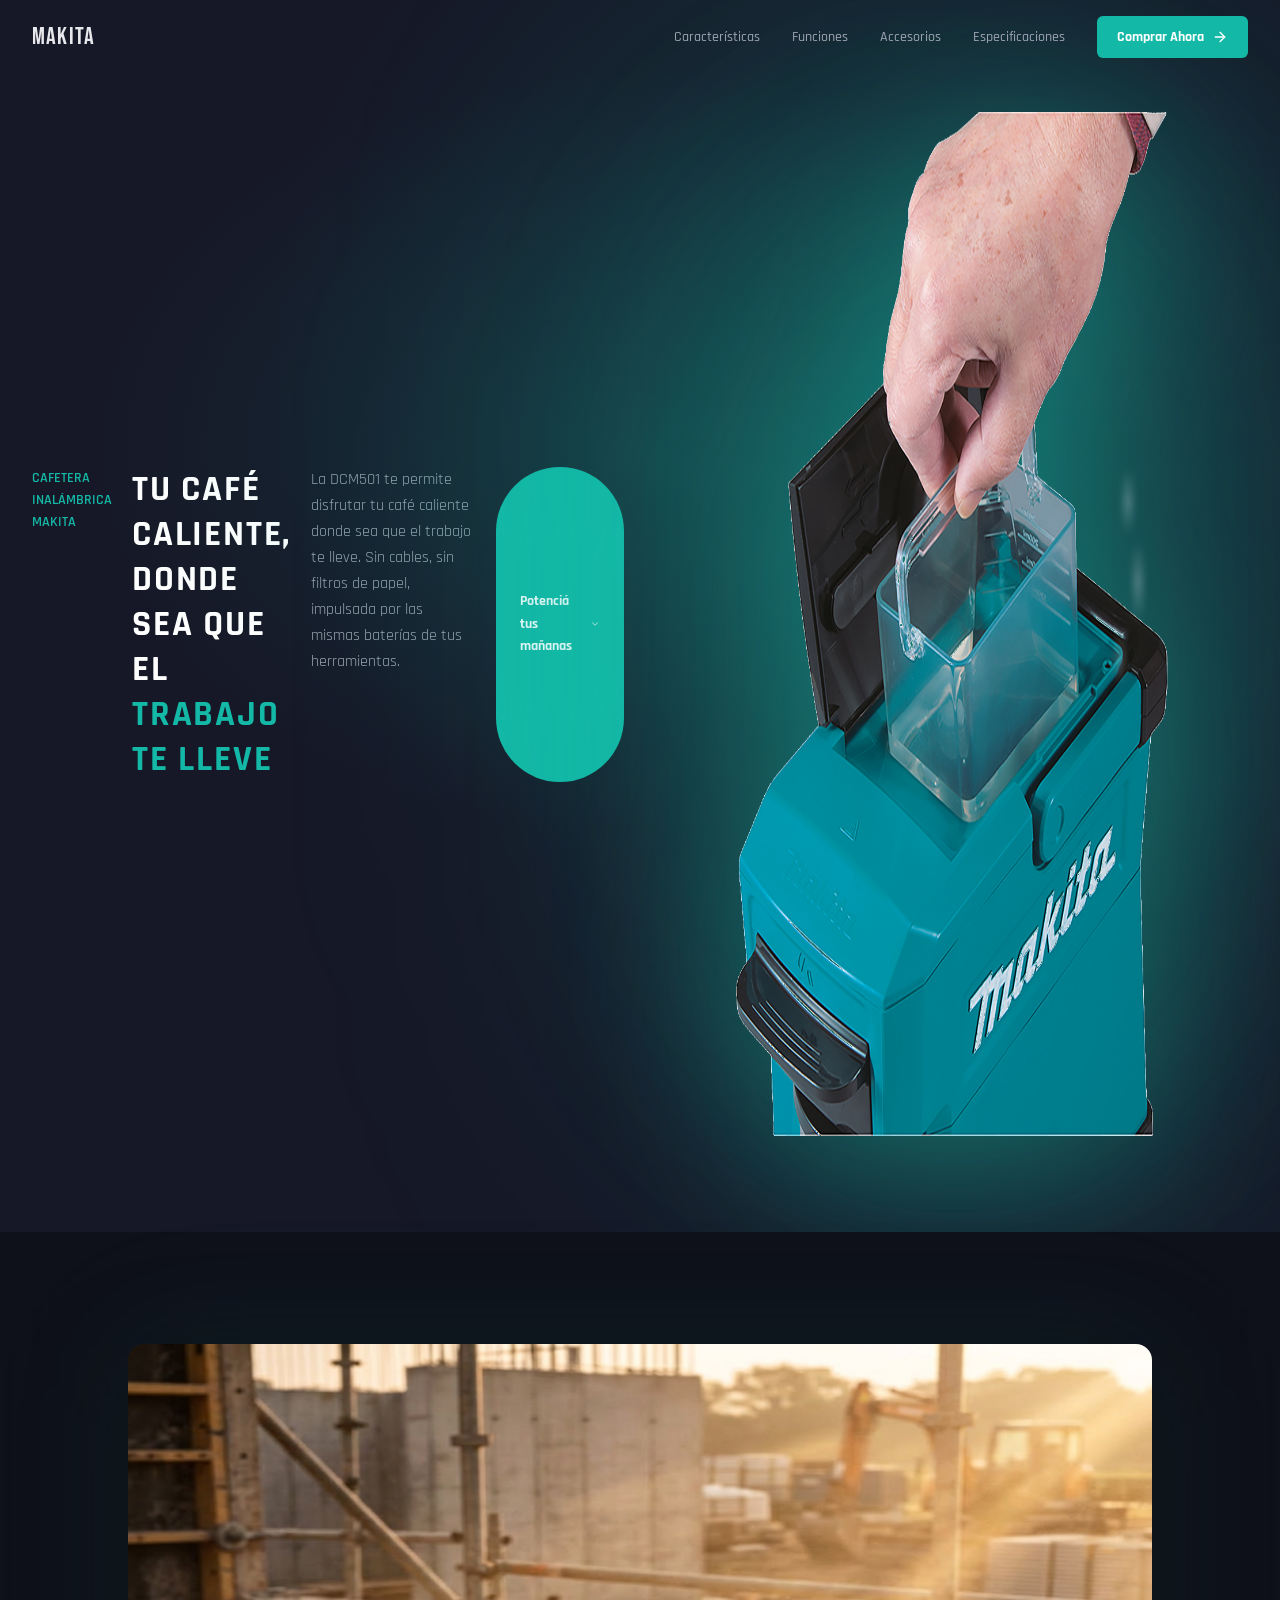
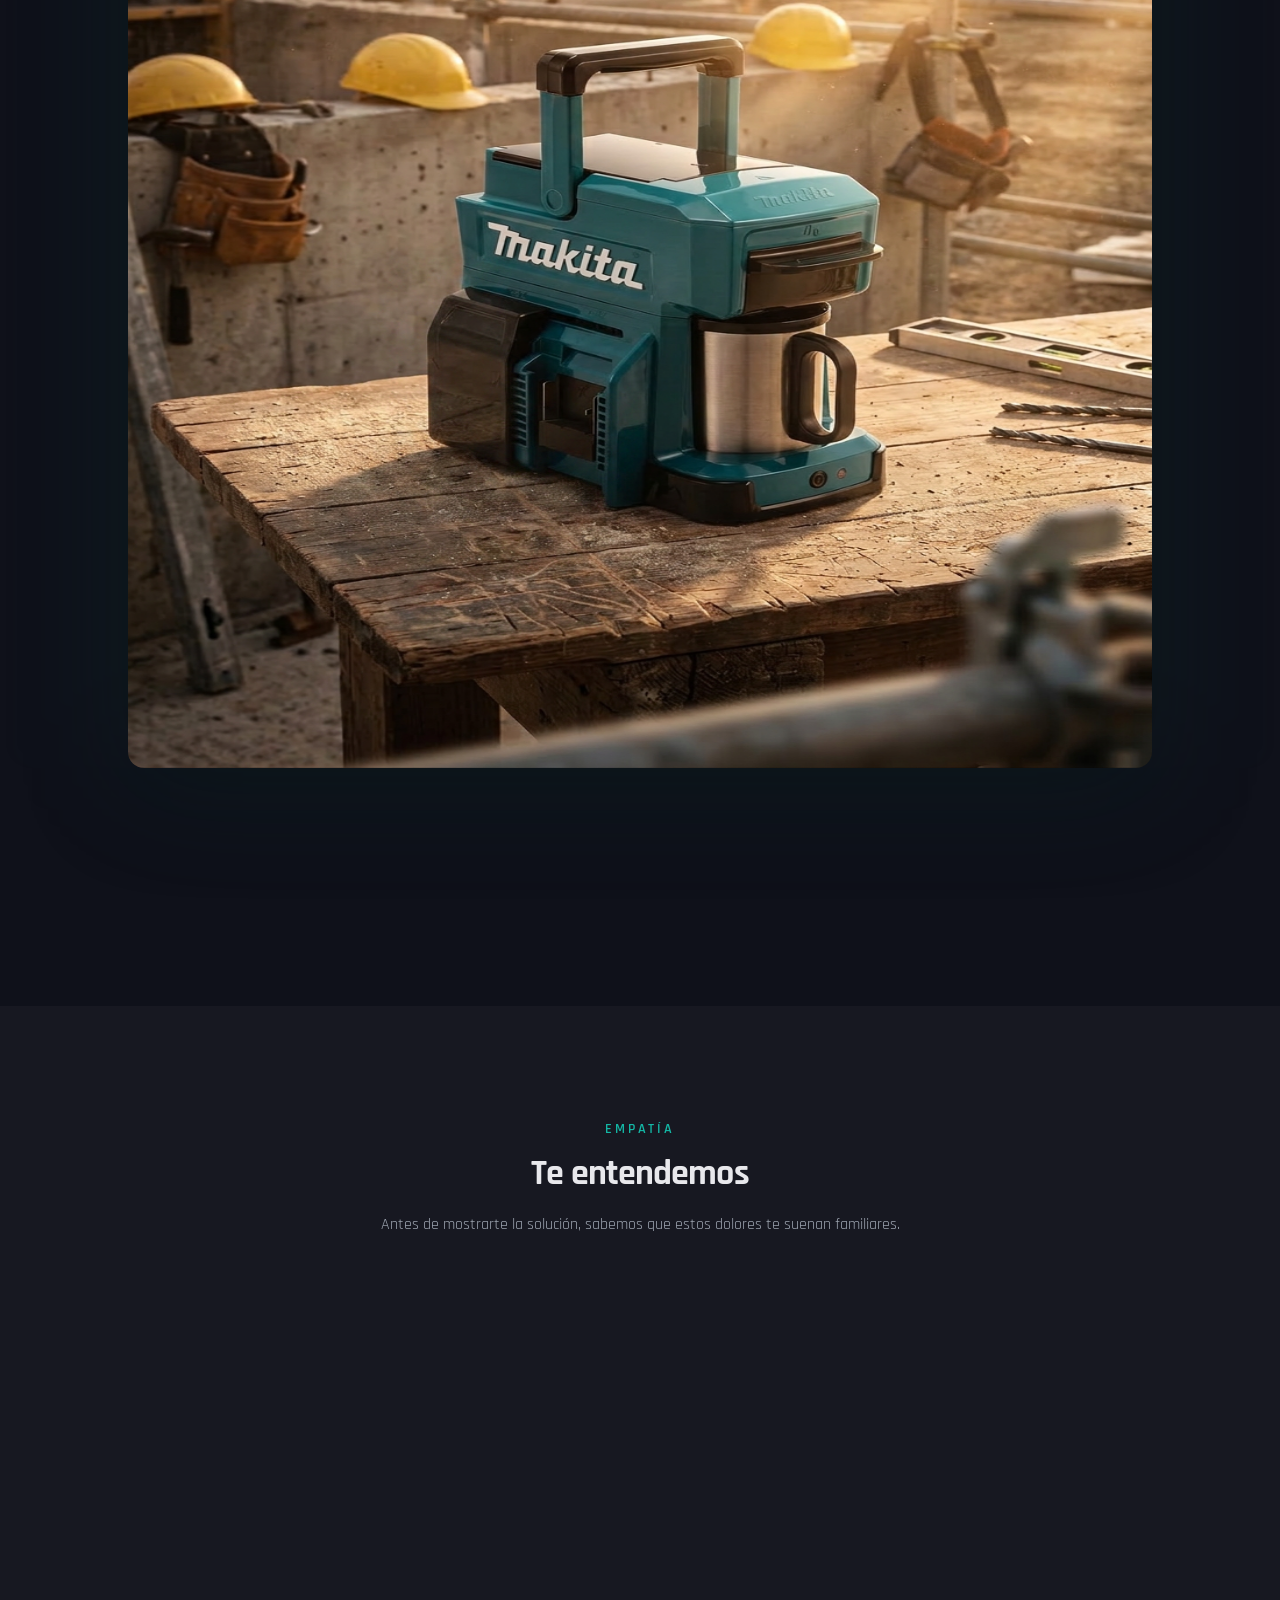
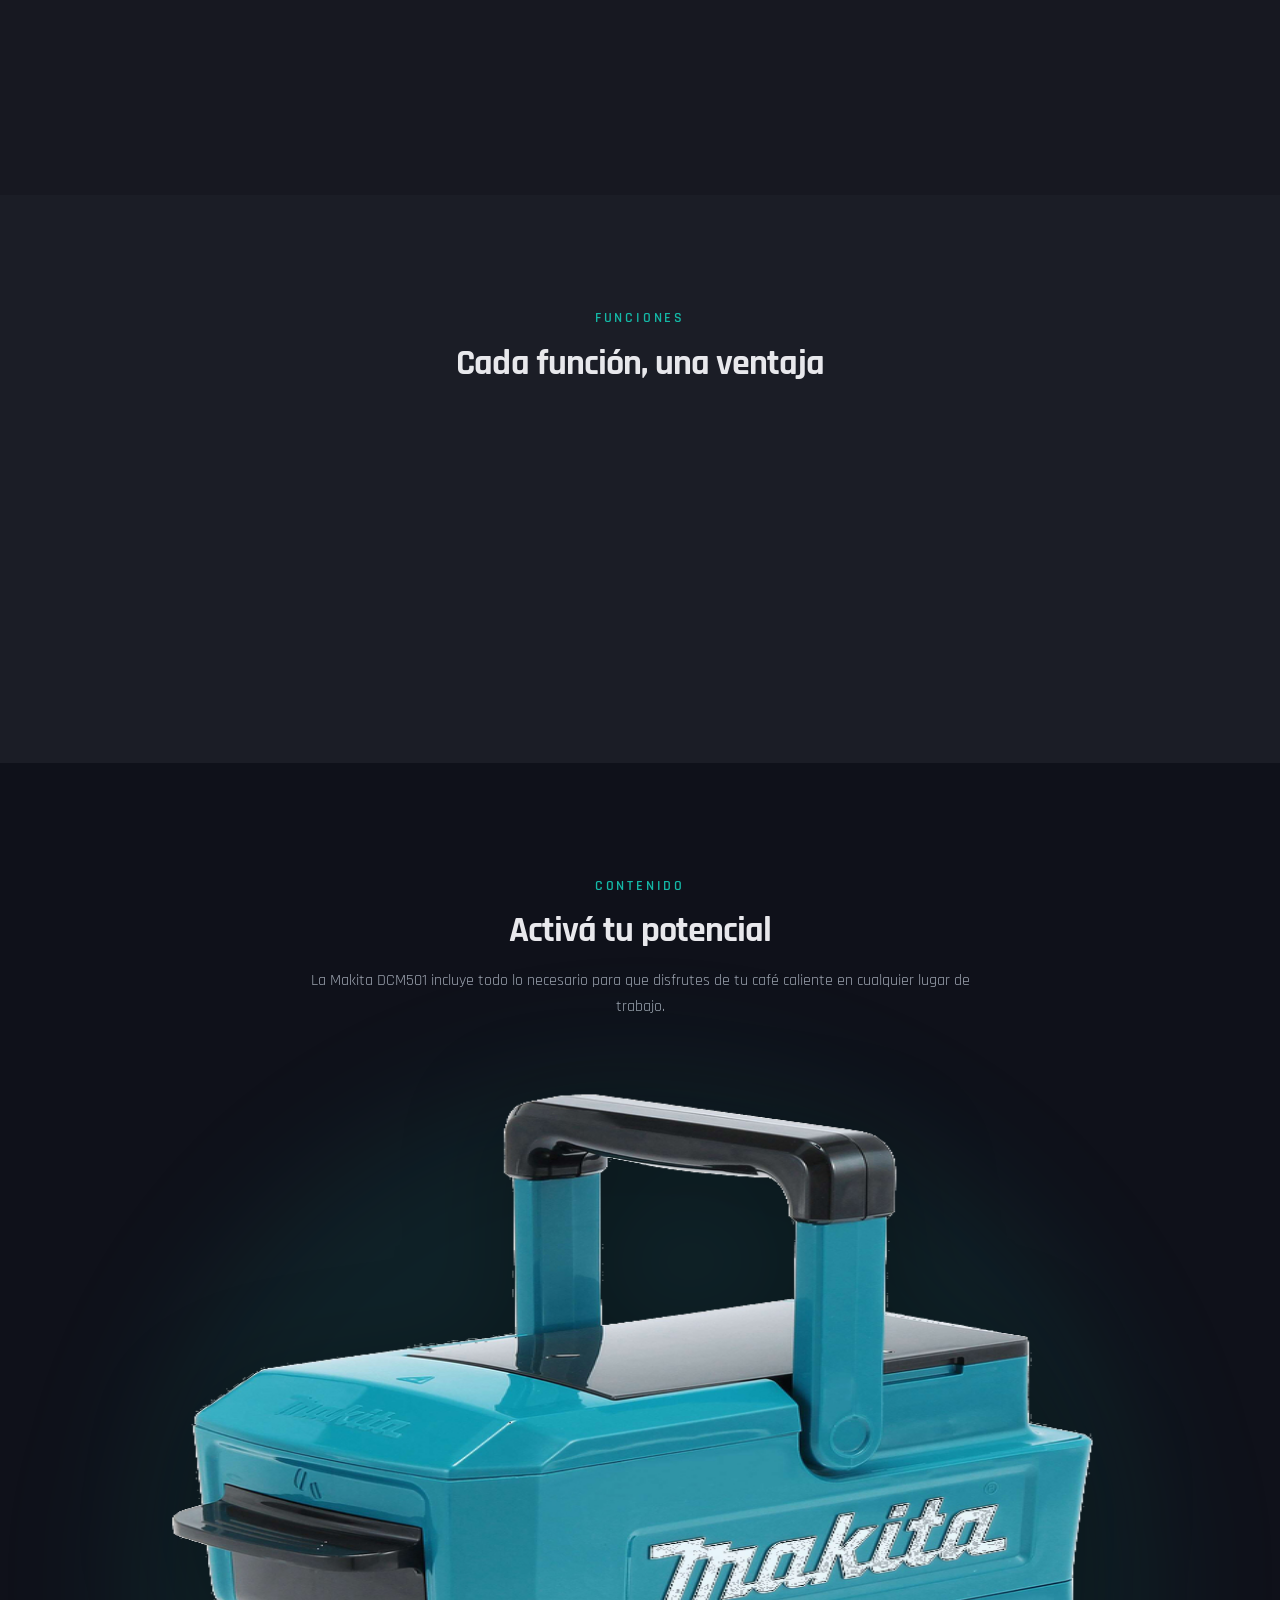
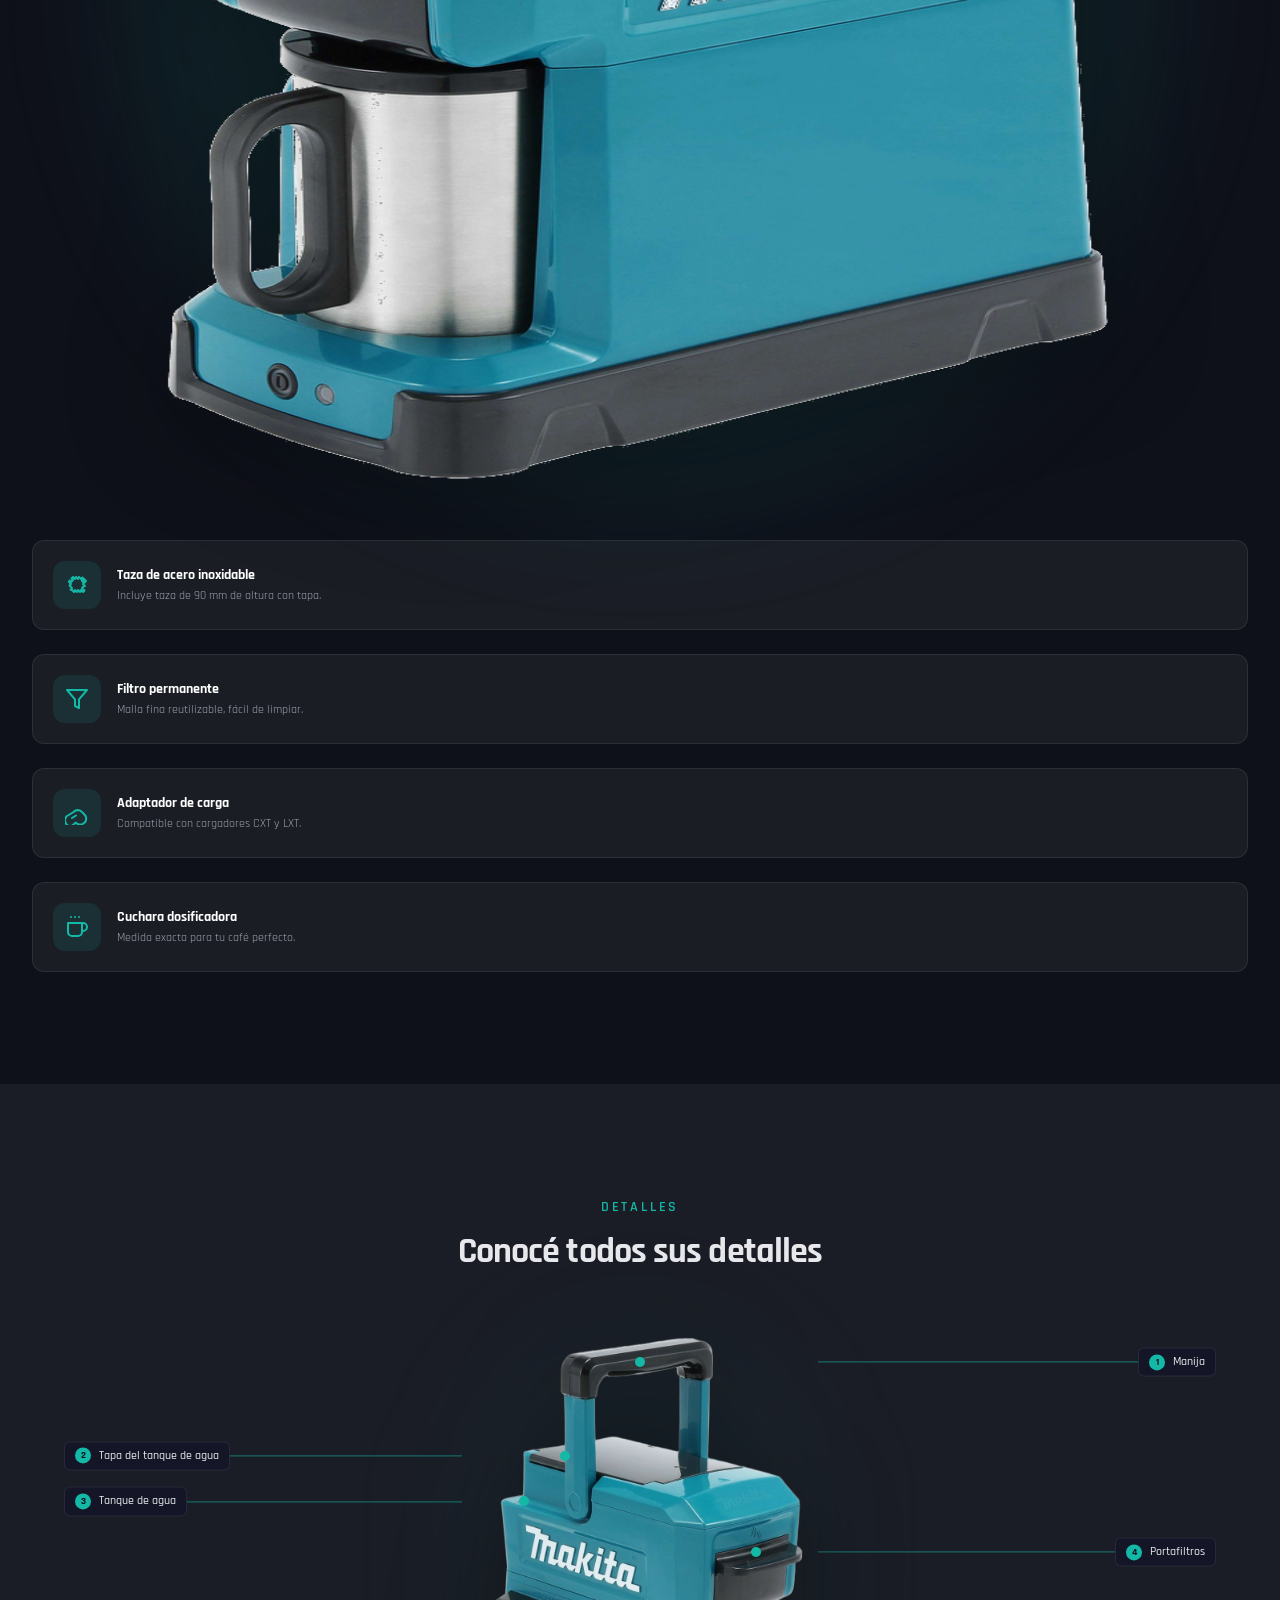
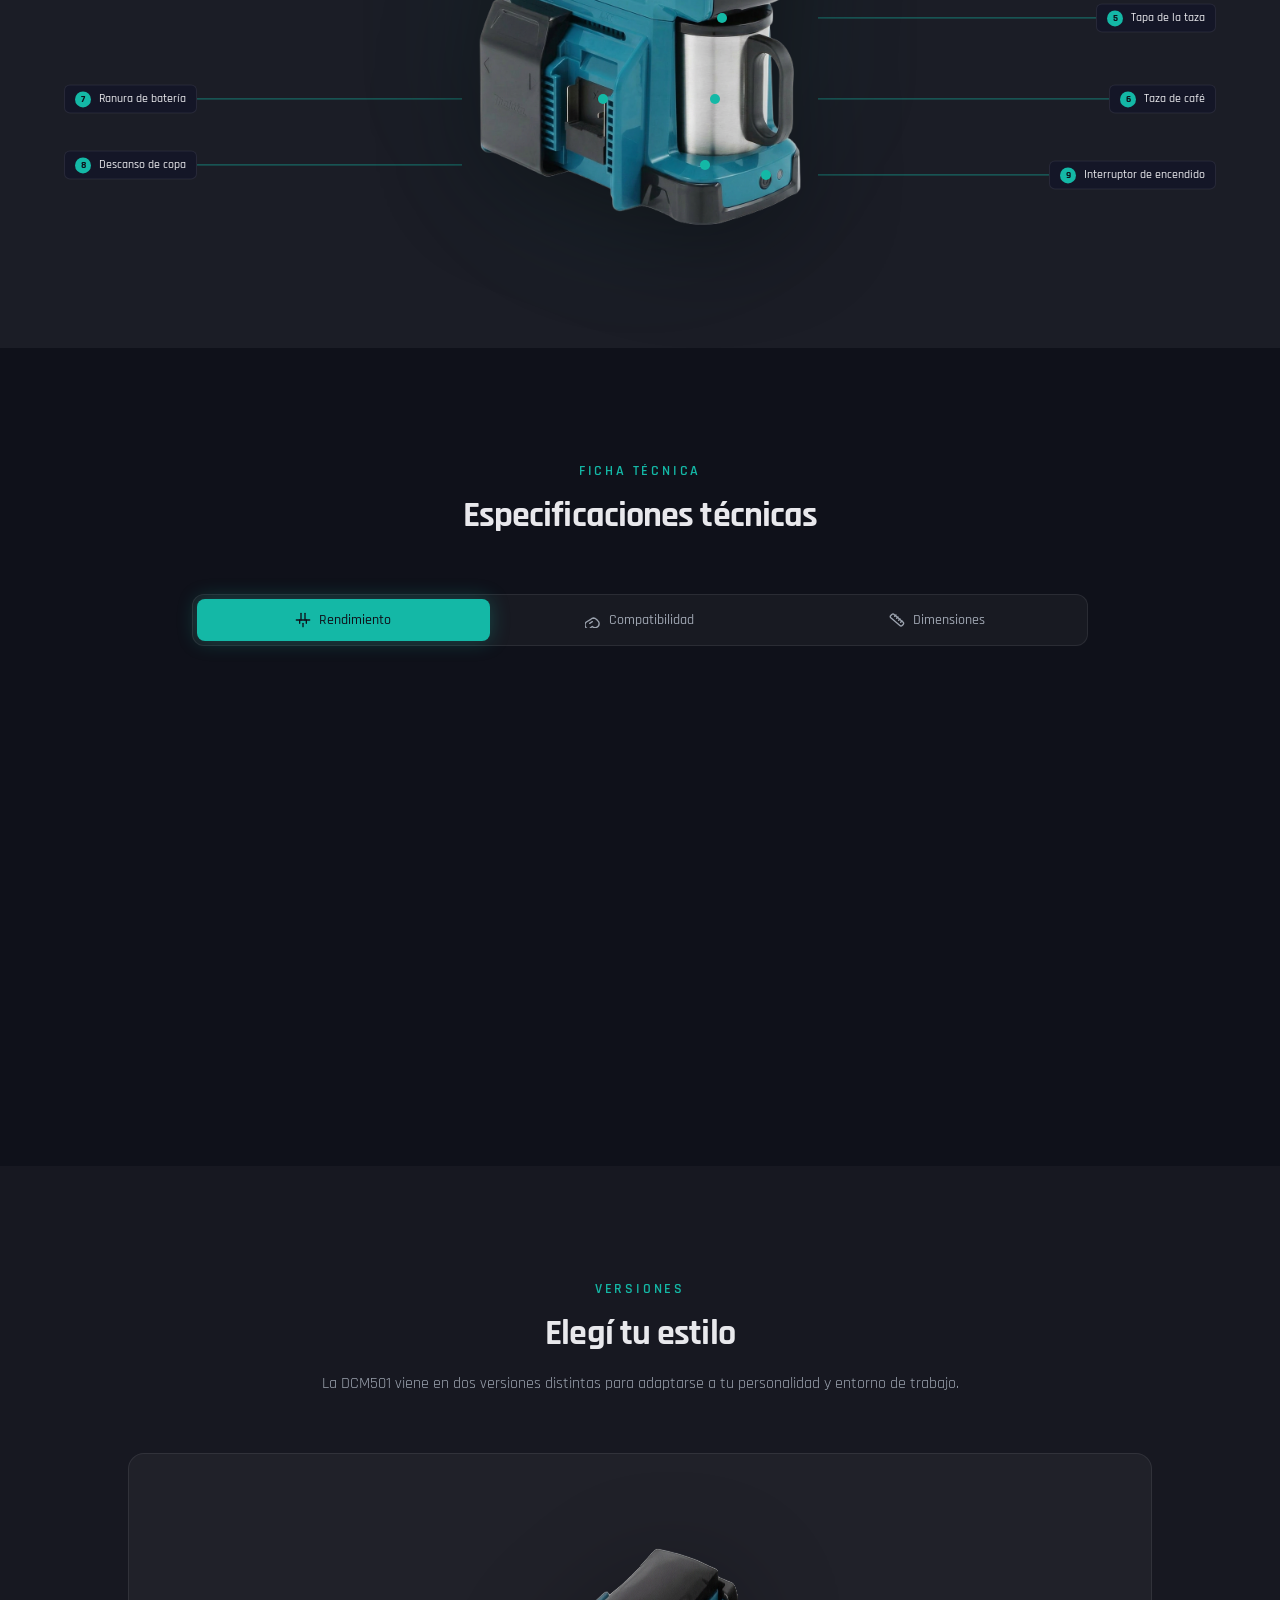
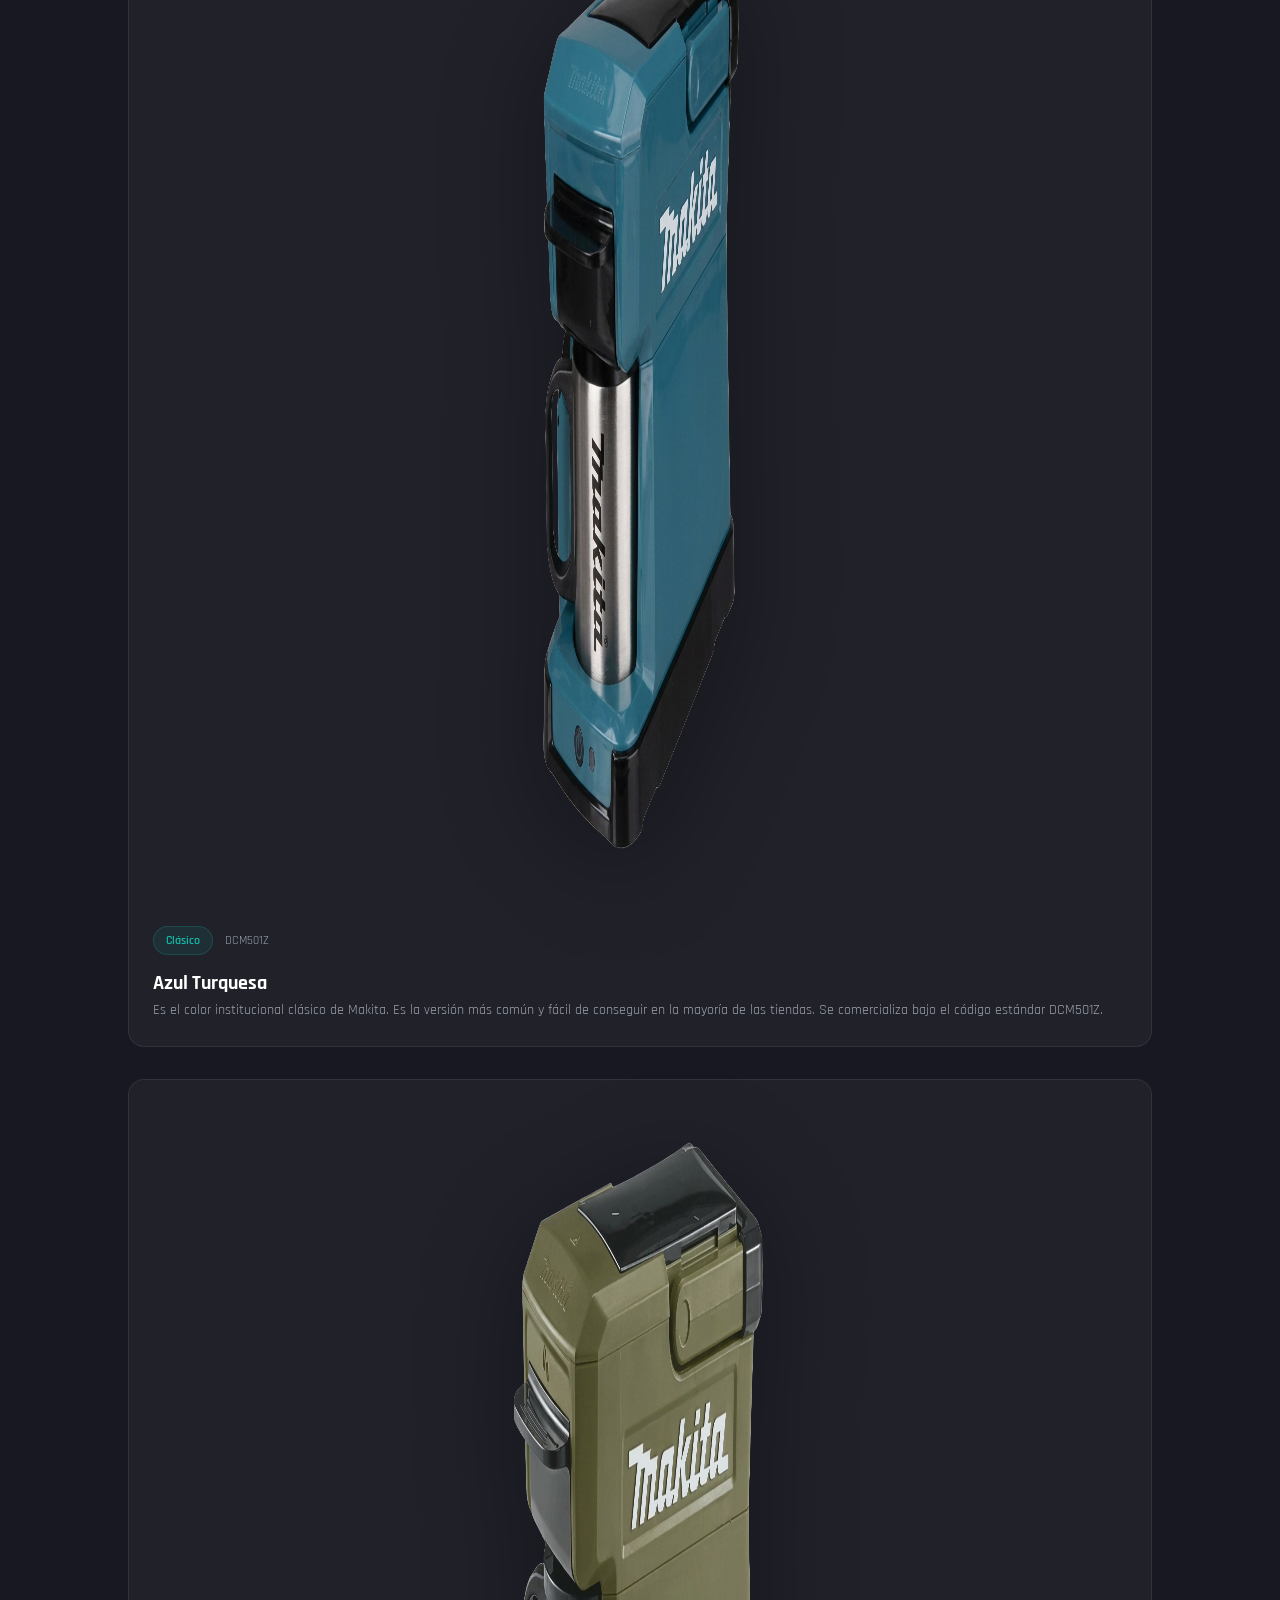
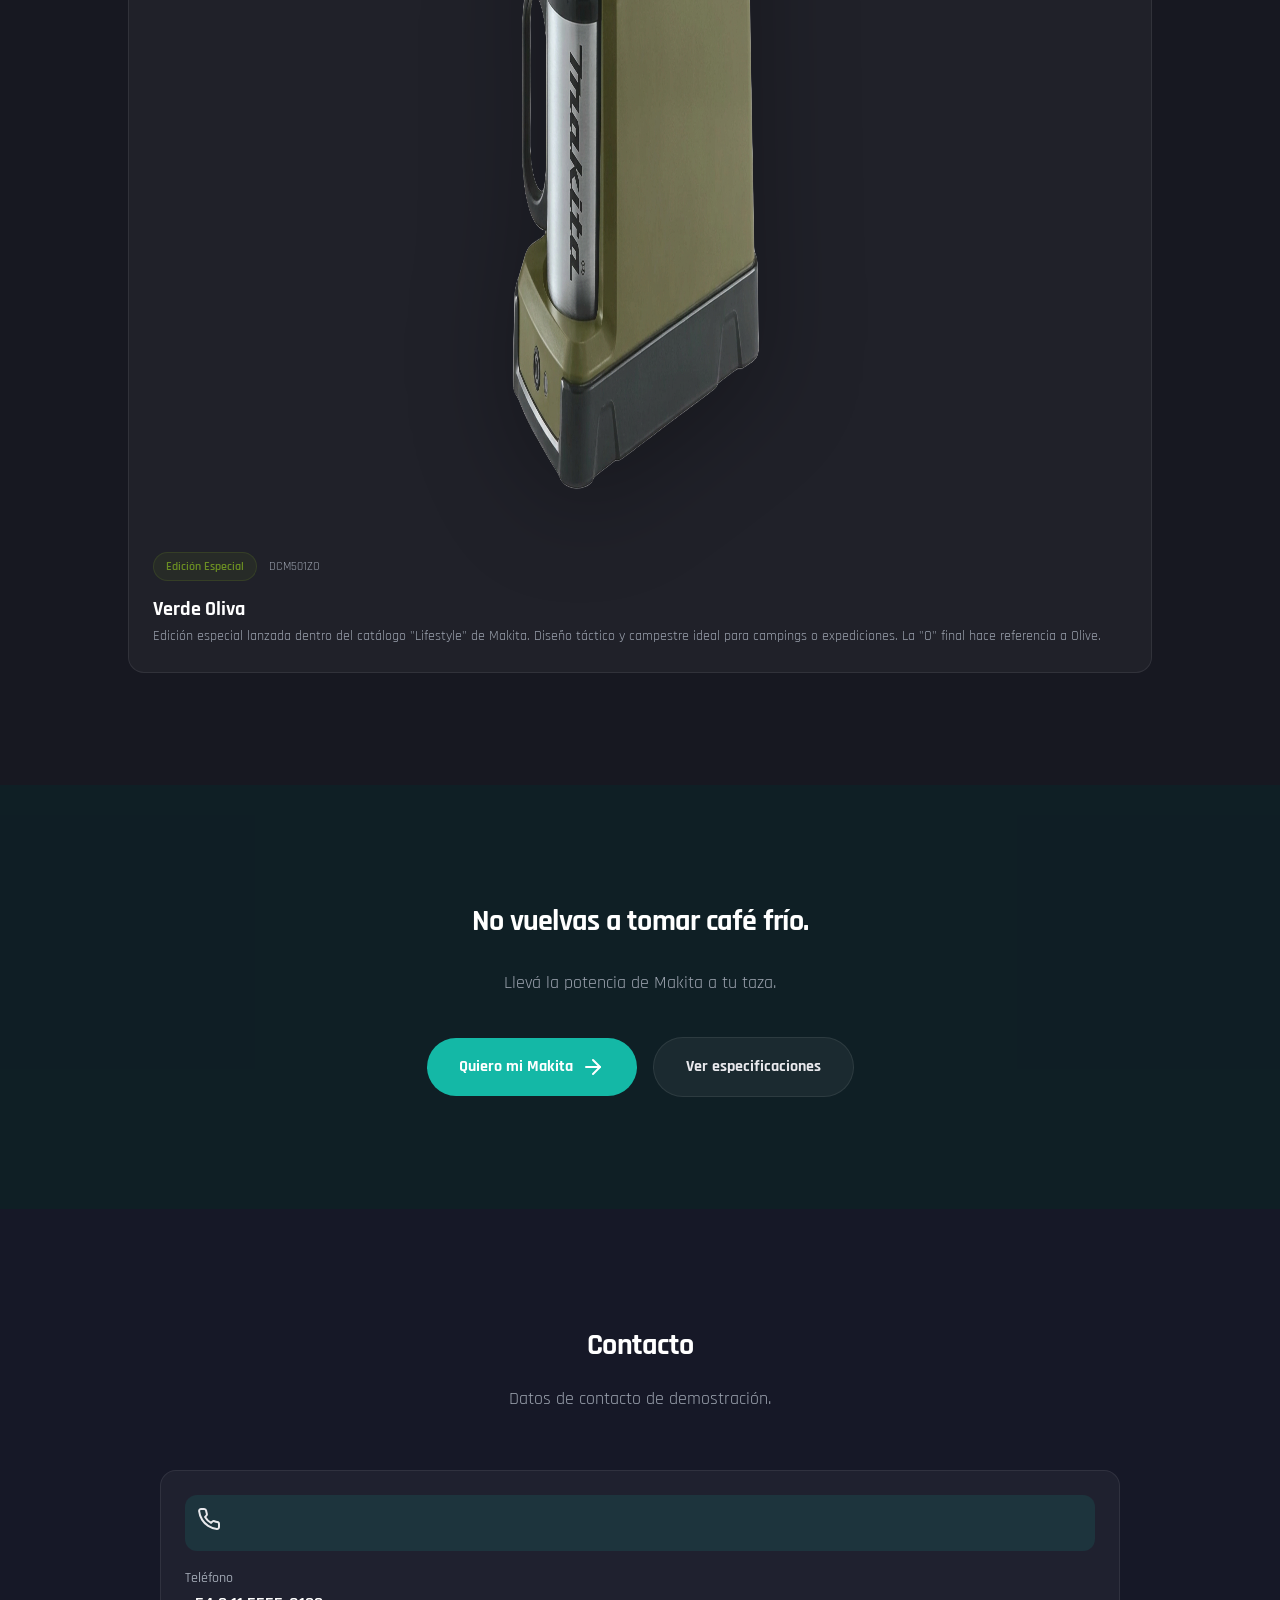
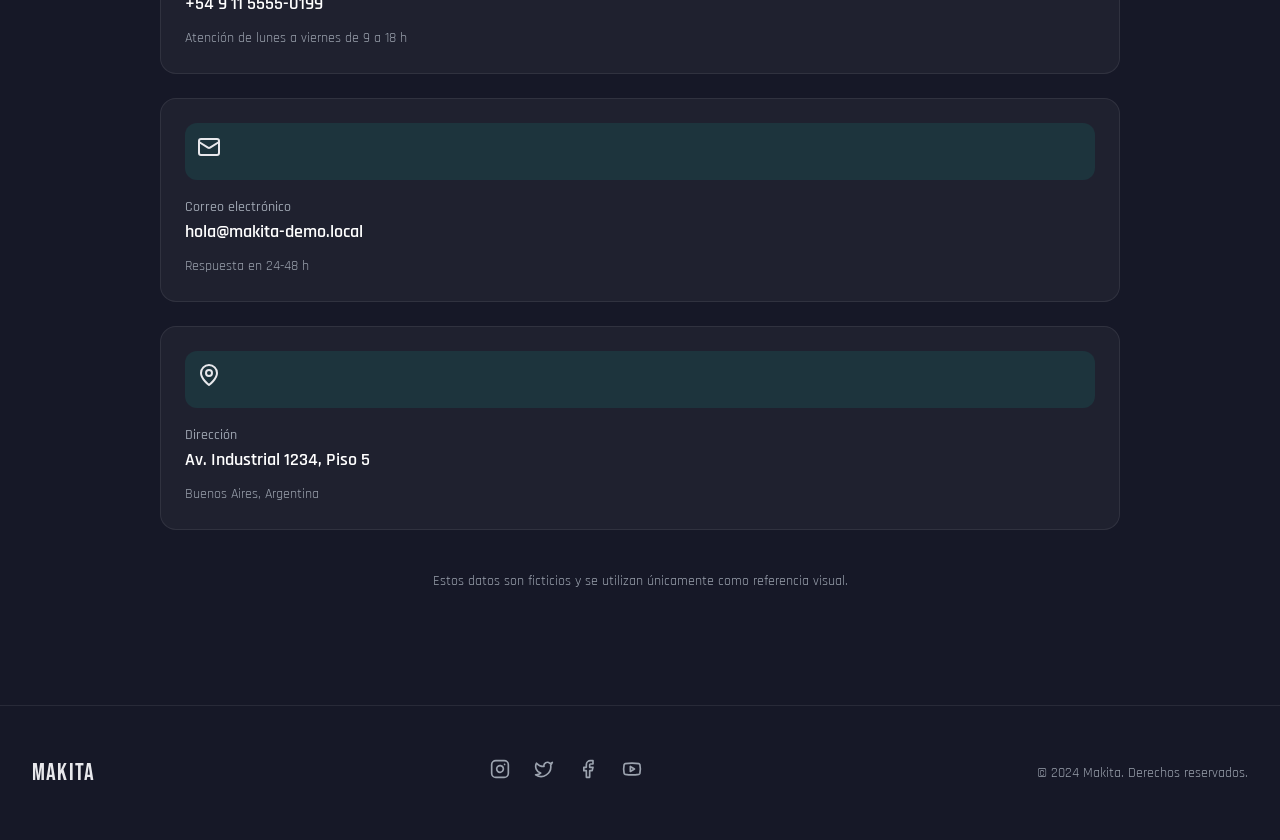
==== index.html @ 9de92d02 "Add files via upload" ====
<!DOCTYPE html>
<html lang="es">
<head>
<meta charset="UTF-8">
<meta name="viewport" content="width=device-width, initial-scale=1.0">
<title>Makita DCM501 — Cafetera Inalámbrica</title>
<meta name="description" content="La cafetera inalámbrica definitiva de Makita. Sin cables, sin filtros de papel, impulsada por las mismas baterías de tus herramientas.">
<link rel="preconnect" href="https://fonts.googleapis.com">
<link rel="preconnect" href="https://fonts.gstatic.com" crossorigin>
<link href="https://fonts.googleapis.com/css2?family=Bebas+Neue&family=Rajdhani:wght@400;500;600;700&display=swap" rel="stylesheet">
<link href="https://fonts.cdnfonts.com/css/la-femme-makita" rel="stylesheet">
<link rel="stylesheet" href="css/style.css">
</head>
<body>

<!-- ========== NAVBAR ========== -->
<nav class="navbar scrolled" id="navbar">
  <div class="navbar-inner">
    <div class="flex items-center gap-3">
      <span class="logo">makita</span>
    </div>
    <div class="nav-links">
      <a href="#about" class="nav-link">Características</a>
      <a href="#features" class="nav-link">Funciones</a>
      <a href="#includes" class="nav-link">Accesorios</a>
      <a href="#specs" class="nav-link">Especificaciones</a>
      <a href="#cta" class="btn btn-primary" style="border-radius:0.375rem;font-size:0.875rem;padding:0.625rem 1.25rem">
        Comprar Ahora
        <svg xmlns="http://www.w3.org/2000/svg" width="16" height="16" viewBox="0 0 24 24" fill="none" stroke="currentColor" stroke-width="2" stroke-linecap="round" stroke-linejoin="round"><path d="M5 12h14"/><path d="m12 5 7 7-7 7"/></svg>
      </a>
    </div>
    <button class="mobile-btn" id="menuBtn" aria-label="Menu">
      <svg id="menuIcon" xmlns="http://www.w3.org/2000/svg" width="24" height="24" viewBox="0 0 24 24" fill="none" stroke="currentColor" stroke-width="2" stroke-linecap="round" stroke-linejoin="round"><line x1="4" x2="20" y1="12" y2="12"/><line x1="4" x2="20" y1="6" y2="6"/><line x1="4" x2="20" y1="18" y2="18"/></svg>
      <svg id="closeIcon" class="hidden" xmlns="http://www.w3.org/2000/svg" width="24" height="24" viewBox="0 0 24 24" fill="none" stroke="currentColor" stroke-width="2" stroke-linecap="round" stroke-linejoin="round"><path d="M18 6 6 18"/><path d="m6 6 12 12"/></svg>
    </button>
  </div>
  <div class="mobile-menu" id="mobileMenu">
    <a href="#about" onclick="closeMenu()">Características</a>
    <a href="#features" onclick="closeMenu()">Funciones</a>
    <a href="#includes" onclick="closeMenu()">Accesorios</a>
    <a href="#specs" onclick="closeMenu()">Especificaciones</a>
    <a href="#cta" class="teal" onclick="closeMenu()">Comprar Ahora</a>
  </div>
</nav>

<!-- ========== HERO ========== -->
<section class="hero">
  <div class="hero-glow"></div>
  <div class="container">
    <div class="hero-grid">
      <div class="hero-text flex flex-col gap-5">
        <p class="text-sm font-semibold tracking-[0.2em] text-teal uppercase">Cafetera Inalámbrica Makita</p>
        <h1 class="text-4xl font-bold tracking-wider uppercase text-white sm:text-5xl lg:text-6xl leading-tight">
          Tu café caliente,<br>donde sea que el<br><span class="text-teal">trabajo te lleve</span>
        </h1>
        <p class="text-base sm:text-lg text-muted leading-relaxed max-w-lg">
          La DCM501 te permite disfrutar tu café caliente donde sea que el trabajo te lleve. Sin cables, sin filtros de papel, impulsada por las mismas baterías de tus herramientas.
        </p>
        <div class="flex flex-col sm:flex-row gap-4 pt-2">
          <a href="#includes" class="btn btn-primary group">
            Potenciá tus mañanas
            <svg class="icon-md transition-all duration-300 group-hover:translate-y-1" xmlns="http://www.w3.org/2000/svg" width="24" height="24" viewBox="0 0 24 24" fill="none" stroke="currentColor" stroke-width="2" stroke-linecap="round" stroke-linejoin="round"><path d="m6 9 6 6 6-6"/></svg>
          </a>
        </div>
      </div>
      <div class="hero-img-wrap">
        <div class="absolute inset-0 rounded-full blur-3xl" style="background:rgba(20,184,166,0.2);filter:blur(150px);animation:pulseGlow 3s ease-in-out infinite"></div>
        <div class="absolute inset-0 rounded-full blur-3xl" style="background:rgba(20,184,166,0.1);filter:blur(100px)"></div>
        <div class="absolute inset-x-10 bottom-10 h-16 rounded-full" style="background:rgba(20,184,166,0.3);filter:blur(16px)"></div>
        <div class="steam-wrap">
          <span class="steam"></span>
          <span class="steam"></span>
          <span class="steam"></span>
        </div>
        <div class="hero-img">
          <img src="assets/hero-transparent.png" alt="Makita DCM501 cafetera inalámbrica con taza humeante" width="1024" height="1024">
        </div>
      </div>
    </div>
  </div>
</section>

<!-- ========== ABOUT ========== -->
<section id="about" class="section section-light">
  <div class="container">
    <div class="grid gap-12 lg:grid-cols-2 items-center">
      <div class="flex items-center justify-center reveal">
        <div class="relative">
          <div class="absolute inset-0 rounded-3xl blur-3xl" style="background:rgba(20,184,166,0.1)"></div>
          <img src="assets/makita-construction-bg.png" alt="Makita DCM501 en obra de construcción" width="1024" height="1024" class="relative w-full max-w-md rounded-2xl drop-shadow" loading="lazy">
        </div>
      </div>
      <div class="flex flex-col gap-5 reveal">
        <span class="section-label">Características</span>
        <h2 class="section-title">Todo lo que necesitás</h2>
        <p class="text-base text-muted leading-relaxed max-w-lg">
          Diseñada para profesionales que no pueden detenerse. La DCM501 combina la robustez de Makita con la practicidad de un café recién hecho en cualquier lugar de obra. Funciona con baterías de iones de litio de 12V máx. CXT y 18V LXT.
        </p>
      </div>
    </div>
  </div>
</section>

<!-- ========== PAIN POINTS ========== -->
<section id="pain-points" class="section" style="background:rgba(255,255,255,0.03)">
  <div class="container">
    <div class="text-center mb-14">
      <span class="section-label">Empatía</span>
      <h2 class="section-title">Te entendemos</h2>
      <p class="section-sub">Antes de mostrarte la solución, sabemos que estos dolores te suenan familiares.</p>
    </div>
    <div class="grid gap-6 sm:grid-cols-3">
      <div class="card text-center flex flex-col items-center gap-5 reveal">
        <div class="icon-box icon-4xl">
          <svg xmlns="http://www.w3.org/2000/svg" width="32" height="32" viewBox="0 0 24 24" fill="none" stroke="currentColor" stroke-width="2" stroke-linecap="round" stroke-linejoin="round"><path d="M14 4v10.54a4 4 0 1 1-4 0V4a2 2 0 0 1 4 0Z"/></svg>
        </div>
        <p class="text-lg font-medium text-white leading-relaxed">¿Cansado del café tibio de termo después de unas horas?</p>
      </div>
      <div class="card text-center flex flex-col items-center gap-5 reveal delay-100">
        <div class="icon-box icon-4xl">
          <svg xmlns="http://www.w3.org/2000/svg" width="32" height="32" viewBox="0 0 24 24" fill="none" stroke="currentColor" stroke-width="2" stroke-linecap="round" stroke-linejoin="round"><path d="M10.8 21.6a6 6 0 0 0 10.4-4.2c0-1.5-.7-3-2-4.2l-2.2-2.2a6 6 0 0 0-4.2-2c-1.5 0-3 .7-4.2 2L2 15a6 6 0 0 0 4.2 10.4Z"/><path d="m7 17 4-2.5"/></svg>
        </div>
        <p class="text-lg font-medium text-white leading-relaxed">¿Perdés tiempo buscando un enchufe en la obra o el camping?</p>
      </div>
      <div class="card text-center flex flex-col items-center gap-5 reveal delay-200">
        <div class="icon-box icon-4xl">
          <svg xmlns="http://www.w3.org/2000/svg" width="32" height="32" viewBox="0 0 24 24" fill="none" stroke="currentColor" stroke-width="2" stroke-linecap="round" stroke-linejoin="round"><path d="M17 8h1a4 4 0 1 1 0 8h-1"/><path d="M3 8h14v9a4 4 0 0 1-4 4H7a4 4 0 0 1-4-4Z"/><line x1="6" x2="6.01" y1="2" y2="2"/><line x1="10" x2="10.01" y1="2" y2="2"/><line x1="14" x2="14.01" y1="2" y2="2"/></svg>
        </div>
        <p class="text-lg font-medium text-white leading-relaxed">¿El café instantáneo ya no es una opción para vos?</p>
      </div>
    </div>
  </div>
</section>

<!-- ========== FEATURES ========== -->
<section id="features" class="section" style="background:rgba(255,255,255,0.05)">
  <div class="container">
    <div class="text-center mb-14">
      <span class="section-label">Funciones</span>
      <h2 class="section-title">Cada función, una ventaja</h2>
    </div>
    <div class="feature-grid">
      <div class="feature-card group reveal">
        <div class="relative w-full aspect-[4/3] rounded-2xl bg-white-5 border border flex items-center justify-center overflow-hidden group-hover:border-teal-20 transition-colors mb-4">
          <div class="text-teal-80 group-hover:text-teal transition-colors transform group-hover:scale-110 duration-300">
            <svg xmlns="http://www.w3.org/2000/svg" width="40" height="40" viewBox="0 0 24 24" fill="none" stroke="currentColor" stroke-width="2" stroke-linecap="round" stroke-linejoin="round"><rect width="16" height="10" x="4" y="2" rx="2"/><path d="M9 12v-2"/><path d="M15 12v-2"/><path d="M9 18h6"/><path d="M10 22h4"/></svg>
          </div>
          <div class="absolute inset-0" style="background:linear-gradient(to top, rgba(15,17,26,0.8), transparent)"></div>
        </div>
        <h3 class="text-xl font-bold text-white mb-2">Regulación de Energía</h3>
        <p class="text-sm text-muted leading-relaxed max-w-xs mx-auto">Compatible con baterías 12V CXT y 18V LXT. Aprovechá la misma energía de tus herramientas Makita.</p>
      </div>
      <div class="feature-card group reveal delay-100">
        <div class="relative w-full aspect-[4/3] rounded-2xl bg-white-5 border border flex items-center justify-center overflow-hidden group-hover:border-teal-20 transition-colors mb-4">
          <div class="text-teal-80 group-hover:text-teal transition-colors transform group-hover:scale-110 duration-300">
            <svg xmlns="http://www.w3.org/2000/svg" width="40" height="40" viewBox="0 0 24 24" fill="none" stroke="currentColor" stroke-width="2" stroke-linecap="round" stroke-linejoin="round"><polygon points="22 3 2 3 10 12.46 10 19 14 21 14 12.46 22 3"/></svg>
          </div>
          <div class="absolute inset-0" style="background:linear-gradient(to top, rgba(15,17,26,0.8), transparent)"></div>
        </div>
        <h3 class="text-xl font-bold text-white mb-2">Control de Filtro</h3>
        <p class="text-sm text-muted leading-relaxed max-w-xs mx-auto">Filtro permanente de malla fina que se limpia en segundos bajo la canilla. Sin filtros de papel.</p>
      </div>
      <div class="feature-card group reveal delay-200">
        <div class="relative w-full aspect-[4/3] rounded-2xl bg-white-5 border border flex items-center justify-center overflow-hidden group-hover:border-teal-20 transition-colors mb-4">
          <div class="text-teal-80 group-hover:text-teal transition-colors transform group-hover:scale-110 duration-300">
            <svg xmlns="http://www.w3.org/2000/svg" width="40" height="40" viewBox="0 0 24 24" fill="none" stroke="currentColor" stroke-width="2" stroke-linecap="round" stroke-linejoin="round"><path d="M14 4v10.54a4 4 0 1 1-4 0V4a2 2 0 0 1 4 0Z"/></svg>
          </div>
          <div class="absolute inset-0" style="background:linear-gradient(to top, rgba(15,17,26,0.8), transparent)"></div>
        </div>
        <h3 class="text-xl font-bold text-white mb-2">Calor Optimizado</h3>
        <p class="text-sm text-muted leading-relaxed max-w-xs mx-auto">Alcanza la temperatura ideal en minutos para extraer el máximo sabor de tu café.</p>
      </div>
    </div>
  </div>
</section>

<!-- ========== INCLUDES ========== -->
<section id="includes" class="section section-light">
  <div class="container">
    <div class="text-center mb-14">
      <span class="section-label">Contenido</span>
      <h2 class="section-title">Activá tu potencial</h2>
      <p class="section-sub">La Makita DCM501 incluye todo lo necesario para que disfrutes de tu café caliente en cualquier lugar de trabajo.</p>
    </div>
    <div class="grid gap-10 lg:grid-cols-2 items-center">
      <div class="flex items-center justify-center reveal">
        <div class="relative">
          <div class="absolute inset-0 rounded-full blur-3xl" style="background:rgba(20,184,166,0.1)"></div>
          <img src="assets/tank-transparent.png" alt="Makita DCM501 tanque de agua extraíble" width="1024" height="1024" class="relative w-full max-w-sm drop-shadow">
        </div>
      </div>
      <div class="grid grid-cols-1 sm:grid-cols-2 gap-6">
        <div class="flex items-center gap-4 rounded-xl border border bg-white-5 p-5 reveal delay-100">
          <div class="icon-box icon-3xl">
            <svg xmlns="http://www.w3.org/2000/svg" width="24" height="24" viewBox="0 0 24 24" fill="none" stroke="currentColor" stroke-width="2" stroke-linecap="round" stroke-linejoin="round"><path d="m21 8-2 2-1.5-1.5L17 8l2-2-1.5-1.5L16 6l-2-2-1.5 1.5L13 6l-2-2-1.5 1.5L10 6 8 4 6.5 5.5 8 7l-2 2-1.5-1.5L4 9l2 2-1.5 1.5L5 13l2 2-1.5 1.5L7 17l2 2 1.5-1.5L10 17l2 2 1.5-1.5L13 17l2 2 1.5-1.5L16 17l2 2 1.5-1.5L19 17l-2-2 1.5-1.5L20 13l-2-2 1.5-1.5L19 9l-2-2 1.5-1.5Z"/></svg>
          </div>
          <div>
            <h3 class="text-sm font-bold text-white">Taza de acero inoxidable</h3>
            <p class="text-xs text-muted mt-0.5">Incluye taza de 90 mm de altura con tapa.</p>
          </div>
        </div>
        <div class="flex items-center gap-4 rounded-xl border border bg-white-5 p-5 reveal delay-200">
          <div class="icon-box icon-3xl">
            <svg xmlns="http://www.w3.org/2000/svg" width="24" height="24" viewBox="0 0 24 24" fill="none" stroke="currentColor" stroke-width="2" stroke-linecap="round" stroke-linejoin="round"><polygon points="22 3 2 3 10 12.46 10 19 14 21 14 12.46 22 3"/></svg>
          </div>
          <div>
            <h3 class="text-sm font-bold text-white">Filtro permanente</h3>
            <p class="text-xs text-muted mt-0.5">Malla fina reutilizable, fácil de limpiar.</p>
          </div>
        </div>
        <div class="flex items-center gap-4 rounded-xl border border bg-white-5 p-5 reveal delay-300">
          <div class="icon-box icon-3xl">
            <svg xmlns="http://www.w3.org/2000/svg" width="24" height="24" viewBox="0 0 24 24" fill="none" stroke="currentColor" stroke-width="2" stroke-linecap="round" stroke-linejoin="round"><path d="M10.8 21.6a6 6 0 0 0 10.4-4.2c0-1.5-.7-3-2-4.2l-2.2-2.2a6 6 0 0 0-4.2-2c-1.5 0-3 .7-4.2 2L2 15a6 6 0 0 0 4.2 10.4Z"/><path d="m7 17 4-2.5"/></svg>
          </div>
          <div>
            <h3 class="text-sm font-bold text-white">Adaptador de carga</h3>
            <p class="text-xs text-muted mt-0.5">Compatible con cargadores CXT y LXT.</p>
          </div>
        </div>
        <div class="flex items-center gap-4 rounded-xl border border bg-white-5 p-5 reveal delay-400">
          <div class="icon-box icon-3xl">
            <svg xmlns="http://www.w3.org/2000/svg" width="24" height="24" viewBox="0 0 24 24" fill="none" stroke="currentColor" stroke-width="2" stroke-linecap="round" stroke-linejoin="round"><path d="M17 8h1a4 4 0 1 1 0 8h-1"/><path d="M3 8h14v9a4 4 0 0 1-4 4H7a4 4 0 0 1-4-4Z"/><line x1="6" x2="6.01" y1="2" y2="2"/><line x1="10" x2="10.01" y1="2" y2="2"/><line x1="14" x2="14.01" y1="2" y2="2"/></svg>
          </div>
          <div>
            <h3 class="text-sm font-bold text-white">Cuchara dosificadora</h3>
            <p class="text-xs text-muted mt-0.5">Medida exacta para tu café perfecto.</p>
          </div>
        </div>
      </div>
    </div>
  </div>
</section>

<!-- ========== PRODUCT DETAILS ========== -->
<section class="section" style="background:rgba(255,255,255,0.05)">
  <div class="container">
    <div class="text-center mb-14">
      <span class="section-label">Detalles</span>
      <h2 class="section-title">Conocé todos sus detalles</h2>
    </div>

    <div class="details-wrap" id="detailsWrap">
      <!-- Left labels -->
      <div class="details-left">
        <div class="detail-tag left" style="top:25%;left:0">
          <span class="detail-badge" data-id="2"><span class="num">2</span>Tapa del tanque de agua</span>
          <div class="line"></div>
        </div>
        <div class="detail-tag left" style="top:34%;left:0">
          <span class="detail-badge" data-id="3"><span class="num">3</span>Tanque de agua</span>
          <div class="line"></div>
        </div>
        <div class="detail-tag left" style="top:73%;left:0">
          <span class="detail-badge" data-id="7"><span class="num">7</span>Ranura de batería</span>
          <div class="line"></div>
        </div>
        <div class="detail-tag left" style="top:86%;left:0">
          <span class="detail-badge" data-id="8"><span class="num">8</span>Descanso de copa</span>
          <div class="line"></div>
        </div>
      </div>

      <!-- Center image -->
      <div class="details-img-wrap" id="detailsImgWrap">
        <img src="assets/makita-coffee-maker.png" alt="Makita DCM501 con detalles" class="details-img">
        <div class="absolute inset-0 rounded-full blur-3xl" style="background:rgba(20,184,166,0.05)"></div>

        <!-- Hotspots -->
        <div class="hotspot" data-id="1" style="top:6.5%;left:50%"></div>
        <div class="hotspot" data-id="2" style="top:25%;left:28%"></div>
        <div class="hotspot" data-id="3" style="top:34%;left:16%"></div>
        <div class="hotspot" data-id="4" style="top:44%;left:84%"></div>
        <div class="hotspot" data-id="5" style="top:57%;left:74%"></div>
        <div class="hotspot" data-id="6" style="top:73%;left:72%"></div>
        <div class="hotspot" data-id="7" style="top:73%;left:39%"></div>
        <div class="hotspot" data-id="8" style="top:86%;left:69%"></div>
        <div class="hotspot" data-id="9" style="top:88%;left:87%"></div>
      </div>

      <!-- Right labels -->
      <div class="details-right">
        <div class="detail-tag right" style="top:6.5%;right:0">
          <div class="line"></div>
          <span class="detail-badge" data-id="1"><span class="num">1</span>Manija</span>
        </div>
        <div class="detail-tag right" style="top:44%;right:0">
          <div class="line"></div>
          <span class="detail-badge" data-id="4"><span class="num">4</span>Portafiltros</span>
        </div>
        <div class="detail-tag right" style="top:57%;right:0">
          <div class="line"></div>
          <span class="detail-badge" data-id="5"><span class="num">5</span>Tapa de la taza</span>
        </div>
        <div class="detail-tag right" style="top:73%;right:0">
          <div class="line"></div>
          <span class="detail-badge" data-id="6"><span class="num">6</span>Taza de café</span>
        </div>
        <div class="detail-tag right" style="top:88%;right:0">
          <div class="line"></div>
          <span class="detail-badge" data-id="9"><span class="num">9</span>Interruptor de encendido</span>
        </div>
      </div>
    </div>

    <!-- Mobile list -->
    <div class="details-mobile">
      <div class="details-mobile-item"><div class="w-2 h-2 rounded-full bg-teal ring-2" style="border-color:rgba(20,184,166,0.3)"></div><span class="text-sm font-medium text-white">Manija</span></div>
      <div class="details-mobile-item"><div class="w-2 h-2 rounded-full bg-teal ring-2" style="border-color:rgba(20,184,166,0.3)"></div><span class="text-sm font-medium text-white">Tapa del tanque</span></div>
      <div class="details-mobile-item"><div class="w-2 h-2 rounded-full bg-teal ring-2" style="border-color:rgba(20,184,166,0.3)"></div><span class="text-sm font-medium text-white">Tanque de agua</span></div>
      <div class="details-mobile-item"><div class="w-2 h-2 rounded-full bg-teal ring-2" style="border-color:rgba(20,184,166,0.3)"></div><span class="text-sm font-medium text-white">Portafiltros</span></div>
      <div class="details-mobile-item"><div class="w-2 h-2 rounded-full bg-teal ring-2" style="border-color:rgba(20,184,166,0.3)"></div><span class="text-sm font-medium text-white">Tapa de la taza</span></div>
      <div class="details-mobile-item"><div class="w-2 h-2 rounded-full bg-teal ring-2" style="border-color:rgba(20,184,166,0.3)"></div><span class="text-sm font-medium text-white">Taza de café</span></div>
      <div class="details-mobile-item"><div class="w-2 h-2 rounded-full bg-teal ring-2" style="border-color:rgba(20,184,166,0.3)"></div><span class="text-sm font-medium text-white">Ranura de batería</span></div>
      <div class="details-mobile-item"><div class="w-2 h-2 rounded-full bg-teal ring-2" style="border-color:rgba(20,184,166,0.3)"></div><span class="text-sm font-medium text-white">Descanso de copa</span></div>
      <div class="details-mobile-item"><div class="w-2 h-2 rounded-full bg-teal ring-2" style="border-color:rgba(20,184,166,0.3)"></div><span class="text-sm font-medium text-white">Interruptor</span></div>
    </div>
  </div>
</section>

<!-- ========== SPECS ========== -->
<section id="specs" class="section section-light">
  <div class="container">
    <div class="text-center mb-14">
      <span class="section-label">Ficha técnica</span>
      <h2 class="section-title">Especificaciones técnicas</h2>
    </div>
    <div class="max-w-4xl mx-auto">
      <div class="tabs-list">
        <button class="tab-btn active" data-tab="performance">
          <svg xmlns="http://www.w3.org/2000/svg" width="16" height="16" viewBox="0 0 24 24" fill="none" stroke="currentColor" stroke-width="2" stroke-linecap="round" stroke-linejoin="round"><path d="M12 22v-5"/><path d="M9 12V2"/><path d="M15 12V2"/><path d="M17 17v-5"/><path d="M7 17v-5"/><path d="M2 12h20"/></svg>
          <span>Rendimiento</span>
        </button>
        <button class="tab-btn" data-tab="compatibility">
          <svg xmlns="http://www.w3.org/2000/svg" width="16" height="16" viewBox="0 0 24 24" fill="none" stroke="currentColor" stroke-width="2" stroke-linecap="round" stroke-linejoin="round"><path d="M10.8 21.6a6 6 0 0 0 10.4-4.2c0-1.5-.7-3-2-4.2l-2.2-2.2a6 6 0 0 0-4.2-2c-1.5 0-3 .7-4.2 2L2 15a6 6 0 0 0 4.2 10.4Z"/><path d="m7 17 4-2.5"/></svg>
          <span>Compatibilidad</span>
        </button>
        <button class="tab-btn" data-tab="dimensions">
          <svg xmlns="http://www.w3.org/2000/svg" width="16" height="16" viewBox="0 0 24 24" fill="none" stroke="currentColor" stroke-width="2" stroke-linecap="round" stroke-linejoin="round"><path d="M21.3 15.3a2.4 2.4 0 0 1 0 3.4l-1.6 1.6a2.4 2.4 0 0 1-3.4 0L2.7 8.7a2.41 2.41 0 0 1 0-3.4l1.6-1.6a2.41 2.41 0 0 1 3.4 0Z"/><path d="m14.5 12.5 2-2"/><path d="m11.5 9.5 2-2"/><path d="m8.5 6.5 2-2"/><path d="m17.5 15.5 2-2"/></svg>
          <span>Dimensiones</span>
        </button>
      </div>

      <div class="tab-content active" id="tab-performance">
        <div class="grid gap-4 sm:grid-cols-2">
          <div class="spec-item reveal"><div class="spec-icon"><svg xmlns="http://www.w3.org/2000/svg" width="20" height="20" viewBox="0 0 24 24" fill="none" stroke="currentColor" stroke-width="2" stroke-linecap="round" stroke-linejoin="round"><path d="M12 22a7 7 0 0 0 7-7c0-2-1-3.9-3-5.5s-3.5-4-4-6.5c-.5 2.5-2 4.9-4 6.5C6 11.1 5 13 5 15a7 7 0 0 0 7 7z"/></svg></div><div class="flex-1"><span class="text-xs font-medium text-muted uppercase tracking-wide">Capacidad del tanque</span><span class="block text-lg font-bold text-white mt-0.5">240 ml</span></div></div>
          <div class="spec-item reveal delay-100"><div class="spec-icon"><svg xmlns="http://www.w3.org/2000/svg" width="20" height="20" viewBox="0 0 24 24" fill="none" stroke="currentColor" stroke-width="2" stroke-linecap="round" stroke-linejoin="round"><path d="M17 8h1a4 4 0 1 1 0 8h-1"/><path d="M3 8h14v9a4 4 0 0 1-4 4H7a4 4 0 0 1-4-4Z"/><line x1="6" x2="6.01" y1="2" y2="2"/><line x1="10" x2="10.01" y1="2" y2="2"/><line x1="14" x2="14.01" y1="2" y2="2"/></svg></div><div class="flex-1"><span class="text-xs font-medium text-muted uppercase tracking-wide">Autonomía promedio</span><span class="block text-lg font-bold text-white mt-0.5">Hasta 3 tazas</span></div></div>
          <div class="spec-item reveal delay-200"><div class="spec-icon"><svg xmlns="http://www.w3.org/2000/svg" width="20" height="20" viewBox="0 0 24 24" fill="none" stroke="currentColor" stroke-width="2" stroke-linecap="round" stroke-linejoin="round"><circle cx="12" cy="12" r="10"/><polyline points="12 6 12 12 16 14"/></svg></div><div class="flex-1"><span class="text-xs font-medium text-muted uppercase tracking-wide">Tiempo de preparación</span><span class="block text-lg font-bold text-white mt-0.5">5 minutos</span></div></div>
          <div class="spec-item reveal delay-300"><div class="spec-icon"><svg xmlns="http://www.w3.org/2000/svg" width="20" height="20" viewBox="0 0 24 24" fill="none" stroke="currentColor" stroke-width="2" stroke-linecap="round" stroke-linejoin="round"><path d="M14 4v10.54a4 4 0 1 1-4 0V4a2 2 0 0 1 4 0Z"/></svg></div><div class="flex-1"><span class="text-xs font-medium text-muted uppercase tracking-wide">Temperatura de extracción</span><span class="block text-lg font-bold text-white mt-0.5">~90°C</span></div></div>
        </div>
      </div>

      <div class="tab-content" id="tab-compatibility">
        <div class="grid gap-4 sm:grid-cols-2">
          <div class="spec-item reveal"><div class="spec-icon"><svg xmlns="http://www.w3.org/2000/svg" width="20" height="20" viewBox="0 0 24 24" fill="none" stroke="currentColor" stroke-width="2" stroke-linecap="round" stroke-linejoin="round"><rect width="16" height="10" x="4" y="2" rx="2"/><path d="M9 12v-2"/><path d="M15 12v-2"/><path d="M9 18h6"/><path d="M10 22h4"/></svg></div><div class="flex-1"><span class="text-xs font-medium text-muted uppercase tracking-wide">Baterías compatibles</span><span class="block text-lg font-bold text-white mt-0.5">12V CXT / 18V LXT</span></div></div>
          <div class="spec-item reveal delay-100"><div class="spec-icon"><svg xmlns="http://www.w3.org/2000/svg" width="20" height="20" viewBox="0 0 24 24" fill="none" stroke="currentColor" stroke-width="2" stroke-linecap="round" stroke-linejoin="round"><polygon points="22 3 2 3 10 12.46 10 19 14 21 14 12.46 22 3"/></svg></div><div class="flex-1"><span class="text-xs font-medium text-muted uppercase tracking-wide">Sistema de filtro</span><span class="block text-lg font-bold text-white mt-0.5">Filtro permanente</span></div></div>
          <div class="spec-item reveal delay-200"><div class="spec-icon"><svg xmlns="http://www.w3.org/2000/svg" width="20" height="20" viewBox="0 0 24 24" fill="none" stroke="currentColor" stroke-width="2" stroke-linecap="round" stroke-linejoin="round"><path d="M17 8h1a4 4 0 1 1 0 8h-1"/><path d="M3 8h14v9a4 4 0 0 1-4 4H7a4 4 0 0 1-4-4Z"/><line x1="6" x2="6.01" y1="2" y2="2"/><line x1="10" x2="10.01" y1="2" y2="2"/><line x1="14" x2="14.01" y1="2" y2="2"/></svg></div><div class="flex-1"><span class="text-xs font-medium text-muted uppercase tracking-wide">Tipo de café</span><span class="block text-lg font-bold text-white mt-0.5">Café molido</span></div></div>
          <div class="spec-item reveal delay-300"><div class="spec-icon"><svg xmlns="http://www.w3.org/2000/svg" width="20" height="20" viewBox="0 0 24 24" fill="none" stroke="currentColor" stroke-width="2" stroke-linecap="round" stroke-linejoin="round"><polygon points="13 2 3 14 12 14 11 22 21 10 12 10 13 2"/></svg></div><div class="flex-1"><span class="text-xs font-medium text-muted uppercase tracking-wide">Conexión</span><span class="block text-lg font-bold text-white mt-0.5">Inalámbrica</span></div></div>
        </div>
      </div>

      <div class="tab-content" id="tab-dimensions">
        <div class="grid gap-4 sm:grid-cols-2">
          <div class="spec-item reveal"><div class="spec-icon"><svg xmlns="http://www.w3.org/2000/svg" width="20" height="20" viewBox="0 0 24 24" fill="none" stroke="currentColor" stroke-width="2" stroke-linecap="round" stroke-linejoin="round"><circle cx="12" cy="5" r="1"/><path d="M9 20l3-6 3 6"/><path d="M6 8l6 2 6-2"/><path d="M12 2v2"/></svg></div><div class="flex-1"><span class="text-xs font-medium text-muted uppercase tracking-wide">Peso (sin batería)</span><span class="block text-lg font-bold text-white mt-0.5">1.5 kg</span></div></div>
          <div class="spec-item reveal delay-100"><div class="spec-icon"><svg xmlns="http://www.w3.org/2000/svg" width="20" height="20" viewBox="0 0 24 24" fill="none" stroke="currentColor" stroke-width="2" stroke-linecap="round" stroke-linejoin="round"><path d="m21 8-2 2-1.5-1.5L17 8l2-2-1.5-1.5L16 6l-2-2-1.5 1.5L13 6l-2-2-1.5 1.5L10 6 8 4 6.5 5.5 8 7l-2 2-1.5-1.5L4 9l2 2-1.5 1.5L5 13l2 2-1.5 1.5L7 17l2 2 1.5-1.5L10 17l2 2 1.5-1.5L13 17l2 2 1.5-1.5L16 17l2 2 1.5-1.5L19 17l-2-2 1.5-1.5L20 13l-2-2 1.5-1.5L19 9l-2-2 1.5-1.5Z"/></svg></div><div class="flex-1"><span class="text-xs font-medium text-muted uppercase tracking-wide">Altura máxima de taza</span><span class="block text-lg font-bold text-white mt-0.5">90 mm</span></div></div>
          <div class="spec-item reveal delay-200"><div class="spec-icon"><svg xmlns="http://www.w3.org/2000/svg" width="20" height="20" viewBox="0 0 24 24" fill="none" stroke="currentColor" stroke-width="2" stroke-linecap="round" stroke-linejoin="round"><path d="M21.3 15.3a2.4 2.4 0 0 1 0 3.4l-1.6 1.6a2.4 2.4 0 0 1-3.4 0L2.7 8.7a2.41 2.41 0 0 1 0-3.4l1.6-1.6a2.41 2.41 0 0 1 3.4 0Z"/><path d="m14.5 12.5 2-2"/><path d="m11.5 9.5 2-2"/><path d="m8.5 6.5 2-2"/><path d="m17.5 15.5 2-2"/></svg></div><div class="flex-1"><span class="text-xs font-medium text-muted uppercase tracking-wide">Dimensiones (A×A×L)</span><span class="block text-lg font-bold text-white mt-0.5">135 × 118 × 244 mm</span></div></div>
        </div>
      </div>
    </div>
  </div>
</section>

<!-- ========== VERSIONS ========== -->
<section id="versions" class="section" style="background:rgba(255,255,255,0.03)">
  <div class="container">
    <div class="text-center mb-14">
      <span class="section-label">Versiones</span>
      <h2 class="section-title">Elegí tu estilo</h2>
      <p class="section-sub">La DCM501 viene en dos versiones distintas para adaptarse a tu personalidad y entorno de trabajo.</p>
    </div>
    <div class="grid gap-8 sm:grid-cols-2 max-w-5xl mx-auto">
      <div class="version-card reveal">
        <div class="version-img-wrap">
          <div class="version-glow"></div>
          <img src="assets/teal-version.png" alt="Makita DCM501 Azul Turquesa" width="1024" height="1024" class="version-img" loading="lazy">
        </div>
        <div class="flex items-center gap-3 mb-3">
          <span class="badge badge-classic">Clásico</span>
          <span class="text-xs font-mono text-muted">DCM501Z</span>
        </div>
        <h3 class="text-xl font-bold text-white mb-2">Azul Turquesa</h3>
        <p class="text-sm text-muted leading-relaxed">Es el color institucional clásico de Makita. Es la versión más común y fácil de conseguir en la mayoría de las tiendas. Se comercializa bajo el código estándar DCM501Z.</p>
      </div>
      <div class="version-card reveal delay-100">
        <div class="version-img-wrap">
          <div class="version-glow"></div>
          <img src="assets/olive-version.png" alt="Makita DCM501 Verde Oliva" width="1024" height="1024" class="version-img" loading="lazy">
        </div>
        <div class="flex items-center gap-3 mb-3">
          <span class="badge badge-olive">Edición Especial</span>
          <span class="text-xs font-mono text-muted">DCM501ZO</span>
        </div>
        <h3 class="text-xl font-bold text-white mb-2">Verde Oliva</h3>
        <p class="text-sm text-muted leading-relaxed">Edición especial lanzada dentro del catálogo "Lifestyle" de Makita. Diseño táctico y campestre ideal para campings o expediciones. La "O" final hace referencia a Olive.</p>
      </div>
    </div>
  </div>
</section>

<!-- ========== CTA ========== -->
<section id="cta" class="section section-teal overflow-hidden">
  <div class="absolute inset-0" style="background:radial-gradient(ellipse at center, rgba(20,184,166,0.15), transparent 60%)"></div>
  <div class="relative container text-center max-w-4xl">
    <h2 class="text-3xl font-bold tracking-tight text-white sm:text-4xl lg:text-5xl reveal">
      No vuelvas a tomar café frío.
    </h2>
    <p class="mt-6 text-lg text-muted reveal delay-100">
      Llevá la potencia de Makita a tu taza.
    </p>
    <div class="mt-10 flex flex-wrap items-center justify-center gap-4 reveal delay-300">
      <a href="#" class="btn btn-primary group" style="font-size:1rem;padding:1rem 2rem">
        Quiero mi Makita
        <svg class="icon-lg transition-all duration-300 group-hover:translate-x-1" xmlns="http://www.w3.org/2000/svg" width="24" height="24" viewBox="0 0 24 24" fill="none" stroke="currentColor" stroke-width="2" stroke-linecap="round" stroke-linejoin="round"><path d="M5 12h14"/><path d="m12 5 7 7-7 7"/></svg>
      </a>
      <a href="#specs" class="btn btn-outline" style="border-radius:9999px;font-size:1rem;padding:1rem 2rem">
        Ver especificaciones
      </a>
    </div>
  </div>
</section>

<!-- ========== CONTACT ========== -->
<section id="contact" class="section section-dark">
  <div class="container max-w-5xl mx-auto">
    <div class="text-center mb-14 reveal">
      <h2 class="text-3xl font-bold tracking-tight text-white sm:text-4xl">Contacto</h2>
      <p class="mt-4 text-lg text-muted">Datos de contacto de demostración.</p>
    </div>
    <div class="grid gap-6 sm:grid-cols-2 lg:grid-cols-3">
      <div class="contact-card reveal">
        <div class="mb-4 inline-flex items-center justify-center rounded-xl bg-teal-10 p-3">
          <svg xmlns="http://www.w3.org/2000/svg" width="24" height="24" viewBox="0 0 24 24" fill="none" stroke="currentColor" stroke-width="2" stroke-linecap="round" stroke-linejoin="round"><path d="M22 16.92v3a2 2 0 0 1-2.18 2 19.79 19.79 0 0 1-8.63-3.07 19.5 19.5 0 0 1-6-6 19.79 19.79 0 0 1-3.07-8.67A2 2 0 0 1 4.11 2h3a2 2 0 0 1 2 1.72 12.84 12.84 0 0 0 .7 2.81 2 2 0 0 1-.45 2.11L8.09 9.91a16 16 0 0 0 6 6l1.27-1.27a2 2 0 0 1 2.11-.45 12.84 12.84 0 0 0 2.81.7A2 2 0 0 1 22 16.92z"/></svg>
        </div>
        <p class="text-sm font-medium text-muted">Teléfono</p>
        <p class="mt-1 text-lg font-semibold text-white">+54 9 11 5555-0199</p>
        <p class="mt-2 text-sm text-muted">Atención de lunes a viernes de 9 a 18 h</p>
      </div>
      <div class="contact-card reveal delay-100">
        <div class="mb-4 inline-flex items-center justify-center rounded-xl bg-teal-10 p-3">
          <svg xmlns="http://www.w3.org/2000/svg" width="24" height="24" viewBox="0 0 24 24" fill="none" stroke="currentColor" stroke-width="2" stroke-linecap="round" stroke-linejoin="round"><rect width="20" height="16" x="2" y="4" rx="2"/><path d="m22 7-8.97 5.7a1.94 1.94 0 0 1-2.06 0L2 7"/></svg>
        </div>
        <p class="text-sm font-medium text-muted">Correo electrónico</p>
        <p class="mt-1 text-lg font-semibold text-white">hola@makita-demo.local</p>
        <p class="mt-2 text-sm text-muted">Respuesta en 24-48 h</p>
      </div>
      <div class="contact-card reveal delay-200">
        <div class="mb-4 inline-flex items-center justify-center rounded-xl bg-teal-10 p-3">
          <svg xmlns="http://www.w3.org/2000/svg" width="24" height="24" viewBox="0 0 24 24" fill="none" stroke="currentColor" stroke-width="2" stroke-linecap="round" stroke-linejoin="round"><path d="M20 10c0 6-8 12-8 12s-8-6-8-12a8 8 0 0 1 16 0Z"/><circle cx="12" cy="10" r="3"/></svg>
        </div>
        <p class="text-sm font-medium text-muted">Dirección</p>
        <p class="mt-1 text-lg font-semibold text-white">Av. Industrial 1234, Piso 5</p>
        <p class="mt-2 text-sm text-muted">Buenos Aires, Argentina</p>
      </div>
    </div>
    <p class="mt-10 text-center text-sm text-muted reveal delay-500">
      Estos datos son ficticios y se utilizan únicamente como referencia visual.
    </p>
  </div>
</section>

<!-- ========== FOOTER ========== -->
<footer class="footer">
  <div class="container footer-inner">
    <div class="flex items-center gap-3">
      <span class="logo">makita</span>
    </div>
    <div class="socials">
      <a href="#" aria-label="Instagram"><svg xmlns="http://www.w3.org/2000/svg" width="20" height="20" viewBox="0 0 24 24" fill="none" stroke="currentColor" stroke-width="2" stroke-linecap="round" stroke-linejoin="round"><rect width="20" height="20" x="2" y="2" rx="5" ry="5"/><path d="M16 11.37A4 4 0 1 1 12.63 8 4 4 0 0 1 16 11.37z"/><line x1="17.5" x2="17.51" y1="6.5" y2="6.5"/></svg></a>
      <a href="#" aria-label="Twitter"><svg xmlns="http://www.w3.org/2000/svg" width="20" height="20" viewBox="0 0 24 24" fill="none" stroke="currentColor" stroke-width="2" stroke-linecap="round" stroke-linejoin="round"><path d="M22 4s-.7 2.1-2 3.4c1.6 10-9.4 17.3-18 11.6 2.2.1 4.4-.6 6-2C3 15.5.5 9.6 3 5c2.2 2.6 5.6 4.1 9 4-.9-4.2 4-6.6 7-3.8 1.1 0 3-1.2 3-1.2z"/></svg></a>
      <a href="#" aria-label="Facebook"><svg xmlns="http://www.w3.org/2000/svg" width="20" height="20" viewBox="0 0 24 24" fill="none" stroke="currentColor" stroke-width="2" stroke-linecap="round" stroke-linejoin="round"><path d="M18 2h-3a5 5 0 0 0-5 5v3H7v4h3v8h4v-8h3l1-4h-4V7a1 1 0 0 1 1-1h3z"/></svg></a>
      <a href="#" aria-label="YouTube"><svg xmlns="http://www.w3.org/2000/svg" width="20" height="20" viewBox="0 0 24 24" fill="none" stroke="currentColor" stroke-width="2" stroke-linecap="round" stroke-linejoin="round"><path d="M2.5 17a24.12 24.12 0 0 1 0-10 2 2 0 0 1 1.4-1.4 49.56 49.56 0 0 1 16.2 0A2 2 0 0 1 21.5 7a24.12 24.12 0 0 1 0 10 2 2 0 0 1-1.4 1.4 49.55 49.55 0 0 1-16.2 0A2 2 0 0 1 2.5 17"/><path d="m10 15 5-3-5-3z"/></svg></a>
    </div>
    <p class="text-sm text-muted">© 2024 Makita. Derechos reservados.</p>
  </div>
</footer>

<script src="js/main.js"></script>
</body>
</html>
---- css/style.css ----
/* ============================================
   MAKITA DCM501 - Landing Page Styles
   ============================================ */

/* Reset & Base */
*,*::before,*::after{box-sizing:border-box;margin:0;padding:0}
html{scroll-behavior:smooth}
body{font-family:'Rajdhani',system-ui,sans-serif;background:#0f111a;color:#e8e8ec;line-height:1.6;overflow-x:hidden}
a{text-decoration:none;color:inherit}
img{max-width:100%;display:block}
ul{list-style:none}
button{border:none;background:none;cursor:pointer;font-family:inherit}

/* Fonts */
@import url('https://fonts.googleapis.com/css2?family=Bebas+Neue&family=Rajdhani:wght@400;500;600;700&display=swap');
@import url('https://fonts.cdnfonts.com/css/la-femme-makita');

/* Tokens */
:root{
  --teal:#14b8a6;
  --teal-glow:rgba(20,184,166,0.45);
  --teal-soft:rgba(20,184,166,0.12);
  --bg:#0f111a;
  --bg-light:#161827;
  --bg-card:#1a1d2e;
  --text:#e8e8ec;
  --text-muted:#9ca3af;
  --border:rgba(255,255,255,0.08);
  --radius:0.625rem;
}

/* Utility layout */
.container{max-width:80rem;margin:0 auto;padding:0 1rem}
@media(min-width:640px){.container{padding:0 1.5rem}}
@media(min-width:1024px){.container{padding:0 2rem}}

.flex{display:flex}
.items-center{align-items:center}
.justify-center{justify-content:center}
.justify-between{justify-content:space-between}
.gap-2{gap:0.5rem}
.gap-3{gap:0.75rem}
.gap-4{gap:1rem}
.gap-5{gap:1.25rem}
.gap-6{gap:1.5rem}
.gap-8{gap:2rem}
.gap-10{gap:2.5rem}
.gap-12{gap:3rem}

.grid{display:grid}
.gap-6{gap:1.5rem}
@media(min-width:640px){.sm\\:grid-cols-2{grid-template-columns:repeat(2,minmax(0,1fr))}}
@media(min-width:768px){.md\\:grid-cols-3{grid-template-columns:repeat(3,minmax(0,1fr))}}
@media(min-width:1024px){.lg\\:grid-cols-2{grid-template-columns:repeat(2,minmax(0,1fr))}}

.text-center{text-align:center}
.mx-auto{margin-left:auto;margin-right:auto}
.max-w-lg{max-width:32rem}
.max-w-xl{max-width:36rem}
.max-w-2xl{max-width:42rem}
.max-w-4xl{max-width:56rem}
.max-w-5xl{max-width:64rem}
.max-w-6xl{max-width:72rem}
.max-w-7xl{max-width:80rem}

/* Typography */
.text-xs{font-size:0.75rem}
.text-sm{font-size:0.875rem}
.text-base{font-size:1rem}
.text-lg{font-size:1.125rem}
.text-xl{font-size:1.25rem}
.text-2xl{font-size:1.5rem}
.text-3xl{font-size:1.875rem}
.text-4xl{font-size:2.25rem}
.text-5xl{font-size:3rem}
@media(min-width:640px){.sm\\:text-4xl{font-size:2.25rem}.sm\\:text-5xl{font-size:3rem}}
@media(min-width:1024px){.lg\\:text-6xl{font-size:3.75rem}}

.font-light{font-weight:300}
.font-medium{font-weight:500}
.font-semibold{font-weight:600}
.font-bold{font-weight:700}

.tracking-tight{letter-spacing:-0.025em}
.tracking-wide{letter-spacing:0.025em}
.tracking-wider{letter-spacing:0.05em}
.tracking-[0.2em]{letter-spacing:0.2em}

.leading-relaxed{line-height:1.625}
.leading-tight{line-height:1.25}

.uppercase{text-transform:uppercase}
.whitespace-nowrap{white-space:nowrap}

/* Colors */
.text-teal{color:var(--teal)}
.text-white{color:#fff}
.text-gray{color:var(--text-muted)}
.text-muted{color:var(--text-muted)}

/* Spacing */
.p-1{padding:0.25rem}
.p-3{padding:0.75rem}
.p-4{padding:1rem}
.p-5{padding:1.25rem}
.p-6{padding:1.5rem}
.p-8{padding:2rem}
.px-4{padding-left:1rem;padding-right:1rem}
.px-6{padding-left:1.5rem;padding-right:1.5rem}
.px-8{padding-left:2rem;padding-right:2rem}
.py-2{padding-top:0.5rem;padding-bottom:0.5rem}
.py-3{padding-top:0.75rem;padding-bottom:0.75rem}
.py-4{padding-top:1rem;padding-bottom:1rem}
.py-5{padding-top:1.25rem;padding-bottom:1.25rem}
.py-12{padding-top:3rem;padding-bottom:3rem}
.py-20{padding-top:5rem;padding-bottom:5rem}
.py-24{padding-top:6rem;padding-bottom:6rem}
.pt-28{padding-top:7rem}
.pb-24{padding-bottom:6rem}
.mt-2{margin-top:0.5rem}
.mt-3{margin-top:0.75rem}
.mt-4{margin-top:1rem}
.mt-6{margin-top:1.5rem}
.mt-8{margin-top:2rem}
.mt-10{margin-top:2.5rem}
.mt-14{margin-top:3.5rem}
.mb-3{margin-bottom:0.75rem}
.mb-4{margin-bottom:1rem}
.mb-6{margin-bottom:1.5rem}
.mb-14{margin-bottom:3.5rem}

/* Backgrounds */
.bg-dark{background:var(--bg)}
.bg-light{background:var(--bg-light)}
.bg-card{background:var(--bg-card)}
.bg-teal{background:var(--teal)}
.bg-teal-10{background:var(--teal-soft)}
.bg-transparent{background:transparent}
.bg-white-5{background:rgba(255,255,255,0.05)}
.bg-white-10{background:rgba(255,255,255,0.08)}

/* Borders */
.border{border:1px solid var(--border)}
.border-teal{border-color:var(--teal)}
.rounded-md{border-radius:calc(var(--radius) - 4px)}
.rounded-lg{border-radius:var(--radius)}
.rounded-xl{border-radius:0.75rem}
.rounded-2xl{border-radius:1rem}
.rounded-3xl{border-radius:1.5rem}
.rounded-full{border-radius:9999px}

/* Position */
.fixed{position:fixed}
.absolute{position:absolute}
.relative{position:relative}
.inset-0{top:0;right:0;bottom:0;left:0}
.top-0{top:0}
.left-0{left:0}
.right-0{right:0}
.z-10{z-index:10}
.z-20{z-index:20}
.z-30{z-index:30}
.z-50{z-index:50}
.overflow-hidden{overflow:hidden}

/* Blur / glow */
.backdrop-blur{backdrop-filter:blur(12px);-webkit-backdrop-filter:blur(12px)}
.blur-3xl{filter:blur(64px)}

/* Shadows / glows */
.shadow-glow{box-shadow:0 0 32px 8px var(--teal-glow)}
.drop-shadow{filter:drop-shadow(0 20px 50px rgba(0,0,0,0.3))}

/* Animations */
@keyframes float{
  0%,100%{transform:translateY(0)}
  50%{transform:translateY(-12px)}
}
@keyframes pulseGlow{
  0%,100%{opacity:0.4;transform:scale(1)}
  50%{opacity:0.7;transform:scale(1.05)}
}
@keyframes steamRise{
  0%{transform:translateY(20px) scaleX(1);opacity:0}
  30%{opacity:0.8}
  100%{transform:translateY(-80px) scaleX(1.6);opacity:0}
}
@keyframes fadeInUp{
  from{opacity:0;transform:translateY(24px)}
  to{opacity:1;transform:translateY(0)}
}

.animate-float{animation:float 4s ease-in-out infinite}
.animate-pulse-glow{animation:pulseGlow 3s ease-in-out infinite}
.steam-1{animation:steamRise 3.2s ease-out infinite}
.steam-2{animation:steamRise 3.8s ease-out infinite 0.6s}
.steam-3{animation:steamRise 3.5s ease-out infinite 1.2s}

/* Transitions */
.transition-all{transition:all 0.3s ease}
.transition-colors{transition:color,background-color,border-color 0.3s ease}
.transition-opacity{transition:opacity 0.3s ease}
.duration-300{transition-duration:0.3s}
.duration-500{transition-duration:0.5s}
.duration-700{transition-duration:0.7s}

.hover\\:scale-105:hover{transform:scale(1.05)}
.group:hover .group-hover\\:translate-y-1{transform:translateY(4px)}
.group:hover .group-hover\\:scale-105{transform:scale(1.05)}
.group:hover .group-hover\\:text-teal{color:var(--teal)}
.group:hover .group-hover\\:border-teal-20{border-color:rgba(20,184,166,0.2)}
.group:hover .group-hover\\:bg-white-10{background:rgba(255,255,255,0.08)}
.group:hover .group-hover\\:opacity-100{opacity:1}
.group:hover .group-hover\\:scale-110{transform:scale(1.1)}

/* Buttons */
.btn{
  display:inline-flex;align-items:center;gap:0.5rem;
  border-radius:9999px;padding:0.75rem 1.5rem;
  font-weight:700;font-size:0.875rem;transition:all 0.3s ease;
  cursor:pointer;
}
.btn-primary{
  background:var(--teal);color:#fff;
}
.btn-primary:hover{
  transform:scale(1.05);box-shadow:0 0 32px 8px var(--teal-glow);
}
.btn-outline{
  border:1px solid var(--border);background:rgba(255,255,255,0.05);color:var(--text);
}
.btn-outline:hover{
  background:rgba(255,255,255,0.08);
}

/* Card */
.card{
  border-radius:1rem;border:1px solid var(--border);
  background:rgba(255,255,255,0.04);padding:1.5rem;
  transition:all 0.3s ease;
}
.card:hover{
  border-color:rgba(20,184,166,0.2);background:rgba(255,255,255,0.06);
}

/* Icon box */
.icon-box{
  width:3.5rem;height:3.5rem;border-radius:0.75rem;
  background:var(--teal-soft);color:var(--teal);
  display:flex;align-items:center;justify-content:center;
}

/* Navbar */
.navbar{
  position:fixed;top:0;left:0;right:0;z-index:50;
  transition:all 0.3s ease;
}
.navbar.scrolled{
  background:rgba(21,23,40,0.9);backdrop-filter:blur(12px);
  border-bottom:1px solid var(--border);
}
.navbar-inner{
  max-width:80rem;margin:0 auto;padding:1rem 1rem;
  display:flex;align-items:center;justify-content:space-between;
}
@media(min-width:640px){.navbar-inner{padding:1rem 1.5rem}}
@media(min-width:1024px){.navbar-inner{padding:1rem 2rem}}

.logo{font-family:'La Femme Makita','Bebas Neue',sans-serif;font-size:1.5rem;letter-spacing:0.05em;color:var(--text);text-transform:lowercase}

.nav-links{display:none;align-items:center;gap:2rem}
@media(min-width:768px){.nav-links{display:flex}}

.nav-link{font-size:0.875rem;font-weight:500;color:var(--text-muted);transition:color 0.3s}
.nav-link:hover{color:var(--text)}

.mobile-btn{display:block;color:var(--text)}
@media(min-width:768px){.mobile-btn{display:none}}

.mobile-menu{
  display:none;background:rgba(21,23,40,0.95);backdrop-filter:blur(12px);
  border-top:1px solid var(--border);padding:1rem;
}
.mobile-menu.open{display:block}
.mobile-menu a{display:block;padding:0.5rem 0;color:var(--text-muted);font-size:0.875rem;font-weight:500}
.mobile-menu a.teal{color:var(--teal);font-weight:700}

/* Hero */
.hero{
  position:relative;min-height:100vh;display:flex;align-items:center;
  overflow:hidden;background:var(--bg-light);padding-top:7rem;padding-bottom:6rem;
}
.hero-glow{
  position:absolute;inset:0;
  background:radial-gradient(ellipse at 70% 30%,rgba(20,184,166,0.15),transparent 50%);
}
.hero-grid{
  display:grid;gap:3rem;align-items:center;
}
@media(min-width:1024px){.hero-grid{grid-template-columns:1fr 1fr;gap:2rem}}

.hero-img-wrap{
  position:relative;display:flex;align-items:center;justify-content:center;
  order:1;
}
@media(min-width:1024px){.hero-img-wrap{order:2}}

.hero-text{order:2}
@media(min-width:1024px){.hero-text{order:1}}

.hero-img{
  position:relative;z-index:10;animation:float 4s ease-in-out infinite;
  filter:drop-shadow(0 40px 90px rgba(20,184,166,0.45));
  max-width:36rem;width:100%;
}

.steam-wrap{
  position:absolute;right:18%;top:35%;z-index:20;
  display:flex;flex-direction:column;gap:0.5rem;pointer-events:none;
}
.steam{
  width:0.375rem;border-radius:9999px;
  background:linear-gradient(to top,transparent,rgba(255,255,255,0.4),transparent);
  filter:blur(4px);
}
.steam:nth-child(1){height:4rem;animation:steamRise 3.2s ease-out infinite}
.steam:nth-child(2){height:5rem;margin-left:10px;animation:steamRise 3.8s ease-out infinite 0.6s}
.steam:nth-child(3){height:3.5rem;margin-left:-8px;animation:steamRise 3.5s ease-out infinite 1.2s}

/* Sections */
.section{padding:5rem 0}
@media(min-width:640px){.section{padding:7rem 0}}

.section-light{background:var(--bg)}
.section-dark{background:var(--bg-light)}
.section-teal{background:rgba(20,184,166,0.08)}

.section-label{
  font-size:0.875rem;font-weight:600;letter-spacing:0.2em;
  text-transform:uppercase;color:var(--teal);display:block;
}

.section-title{
  font-size:1.875rem;font-weight:700;letter-spacing:-0.025em;line-height:1.2;
  margin-top:0.75rem;color:var(--text);
}
@media(min-width:640px){.section-title{font-size:2.25rem}}

.section-sub{
  margin-top:1rem;color:var(--text-muted);max-width:42rem;margin-left:auto;margin-right:auto;
}

/* Feature cards */
.feature-grid{
  display:grid;gap:1.5rem;
}
@media(min-width:640px){.feature-grid{grid-template-columns:repeat(2,1fr)}}
@media(min-width:1024px){.feature-grid{grid-template-columns:repeat(3,1fr);gap:2rem}}

.feature-card{
  border-radius:1rem;border:1px solid var(--border);background:rgba(255,255,255,0.04);
  padding:2rem;text-align:center;transition:all 0.3s ease;
}
.feature-card:hover{
  border-color:rgba(20,184,166,0.2);background:rgba(255,255,255,0.06);
}
.feature-card .icon-box{
  margin:0 auto 1.25rem;
}

/* Product details */
.details-wrap{
  display:none;grid-template-columns:1fr auto 1fr;gap:0;max-width:72rem;margin:0 auto;align-items:stretch;
}
@media(min-width:768px){.details-wrap{display:grid}}

.details-img-wrap{
  position:relative;width:280px;
}
@media(min-width:1024px){.details-img-wrap{width:340px}}

.details-img{width:100%;position:relative;z-index:10;filter:drop-shadow(0 20px 50px rgba(0,0,0,0.4))}

.details-left,.details-right{position:relative}

.detail-tag{
  position:absolute;display:flex;align-items:center;width:100%;cursor:pointer;
  transform:translateY(-50%);
}
.detail-tag.left{justify-content:flex-end;padding-right:0.5rem}
.detail-tag.right{justify-content:flex-start;padding-left:0.5rem}

.detail-badge{
  display:flex;align-items:center;gap:0.5rem;
  font-size:0.75rem;font-weight:500;white-space:nowrap;
  padding:0.25rem 0.625rem;border-radius:0.375rem;border:1px solid var(--border);
  background:rgba(21,23,40,0.9);color:var(--text);transition:all 0.3s ease;
}
.detail-badge:hover, .detail-badge.active{
  background:var(--teal);color:var(--bg);border-color:var(--teal);
  box-shadow:0 0 20px rgba(20,184,166,0.5);
}
.detail-badge .num{
  width:1rem;height:1rem;border-radius:9999px;display:flex;align-items:center;justify-content:center;
  font-size:0.625rem;font-weight:700;background:var(--teal);color:var(--bg);
}
.detail-badge:hover .num, .detail-badge.active .num{
  background:var(--bg);color:var(--teal);
}

.line{
  flex:1;height:1px;background:rgba(20,184,166,0.6);transition:all 0.3s ease;
}
.detail-badge:hover ~ .line, .detail-badge.active ~ .line{
  background:var(--teal);box-shadow:0 0 8px rgba(20,184,166,0.8);
}

/* Hotspots on image */
.hotspot-wrap{position:absolute;inset:0}
.hotspot{
  position:absolute;width:0.625rem;height:0.625rem;border-radius:9999px;
  background:var(--teal);border:2px solid rgba(20,184,166,0.4);transform:translate(-50%,-50%);z-index:30;
  transition:all 0.3s ease;
}
.hotspot:hover, .hotspot.active{
  width:1rem;height:1rem;box-shadow:0 0 20px rgba(20,184,166,0.9);border-width:4px;
  animation:pulse 1s infinite;
}
@keyframes pulse{
  0%,100%{box-shadow:0 0 0 0 rgba(20,184,166,0.5)}
  50%{box-shadow:0 0 0 8px rgba(20,184,166,0)}
}

.img-line{
  position:absolute;height:1px;z-index:20;background:rgba(20,184,166,0.6);transition:all 0.3s ease;
}
.img-line:hover, .img-line.active{
  background:var(--teal);box-shadow:0 0 8px rgba(20,184,166,0.8);
}

/* Mobile details list */
.details-mobile{
  display:grid;grid-template-columns:repeat(2,1fr);gap:0.75rem;margin-top:2.5rem;
}
@media(min-width:768px){.details-mobile{display:none}}

.details-mobile-item{
  display:flex;align-items:center;gap:0.75rem;
  border-radius:0.75rem;border:1px solid var(--border);background:rgba(255,255,255,0.04);
  padding:0.75rem 1rem;
}

/* Tabs */
.tabs-list{
  display:grid;grid-template-columns:repeat(3,1fr);gap:0.25rem;
  background:rgba(255,255,255,0.04);border:1px solid var(--border);padding:0.25rem;
  border-radius:0.75rem;margin-bottom:2rem;
}
.tab-btn{
  display:flex;align-items:center;justify-content:center;gap:0.5rem;
  padding:0.75rem 0.5rem;border-radius:0.5rem;font-size:0.875rem;font-weight:500;
  color:var(--text-muted);background:transparent;transition:all 0.3s ease;border:none;
  cursor:pointer;
}
.tab-btn.active{
  background:var(--teal);color:var(--bg);box-shadow:0 0 20px rgba(20,184,166,0.3);
}
.tab-content{display:none}
.tab-content.active{display:block}

/* Spec items */
.spec-item{
  display:flex;align-items:center;gap:1rem;
  border-radius:0.75rem;border:1px solid var(--border);background:rgba(255,255,255,0.04);
  padding:1.25rem 1.5rem;transition:all 0.3s ease;
}
.spec-item:hover{
  border-color:rgba(20,184,166,0.2);background:rgba(255,255,255,0.06);
}
.spec-icon{
  width:2.5rem;height:2.5rem;border-radius:0.5rem;
  background:var(--teal-soft);border:1px solid rgba(20,184,166,0.2);
  display:flex;align-items:center;justify-content:center;color:var(--teal);flex-shrink:0;
}

/* Version cards */
.version-card{
  border-radius:1rem;border:1px solid var(--border);background:rgba(255,255,255,0.04);
  padding:1.5rem;transition:all 0.3s ease;
}
.version-card:hover{
  border-color:rgba(20,184,166,0.3);background:rgba(255,255,255,0.06);
}
.version-img-wrap{
  position:relative;display:flex;align-items:center;justify-content:center;margin-bottom:1.5rem;
}
.version-img{
  max-width:280px;width:100%;filter:drop-shadow(0 20px 50px rgba(0,0,0,0.3));
  transition:transform 0.5s ease;
}
.version-card:hover .version-img{transform:scale(1.05)}
.version-glow{
  position:absolute;inset:0;border-radius:9999px;opacity:0;transition:opacity 0.5s ease;
  background:rgba(20,184,166,0.05);filter:blur(64px);
}
.version-card:hover .version-glow{opacity:1}

.badge{
  display:inline-flex;align-items:center;border-radius:9999px;
  padding:0.25rem 0.75rem;font-size:0.75rem;font-weight:600;
  border:1px solid;
}
.badge-classic{border-color:rgba(20,184,166,0.2);background:rgba(20,184,166,0.1);color:var(--teal)}
.badge-olive{border-color:rgba(107,142,35,0.2);background:rgba(107,142,35,0.1);color:#6b8e23}

/* Contact */
.contact-card{
  border-radius:1rem;border:1px solid var(--border);background:rgba(255,255,255,0.04);
  padding:1.5rem;transition:all 0.3s ease;
}
.contact-card:hover{background:rgba(255,255,255,0.06)}

/* Footer */
.footer{
  border-top:1px solid var(--border);background:var(--bg-light);padding:3rem 0;
}
.footer-inner{
  display:flex;flex-direction:column;align-items:center;gap:1.5rem;
}
@media(min-width:768px){.footer-inner{flex-direction:row;justify-content:space-between}}

.socials{display:flex;align-items:center;gap:1.5rem}
.socials a{color:var(--text-muted);transition:color 0.3s}
.socials a:hover{color:var(--teal)}

/* Scroll reveal */
.reveal{opacity:0;transform:translateY(24px);transition:all 0.7s ease}
.reveal.visible{opacity:1;transform:translateY(0)}

/* Reveal delays */
.delay-100{transition-delay:0.1s}
.delay-200{transition-delay:0.2s}
.delay-300{transition-delay:0.3s}
.delay-400{transition-delay:0.4s}
.delay-500{transition-delay:0.5s}

/* SVG icons inline sizing */
.icon-sm{width:1rem;height:1rem}
.icon-md{width:1.25rem;height:1.25rem}
.icon-lg{width:1.5rem;height:1.5rem}
.icon-xl{width:2rem;height:2rem}
.icon-2xl{width:2.5rem;height:2.5rem}
.icon-3xl{width:3rem;height:3rem}
.icon-4xl{width:4rem;height:4rem}

/* Hide/show responsive */
.hidden{display:none}
@media(min-width:768px){.md\\:hidden{display:none}}
@media(min-width:768px){.md\\:flex{display:flex}}
@media(min-width:768px){.md\\:grid{display:grid}}
@media(min-width:768px){.md\\:grid-cols-3{grid-template-columns:repeat(3,1fr)}}
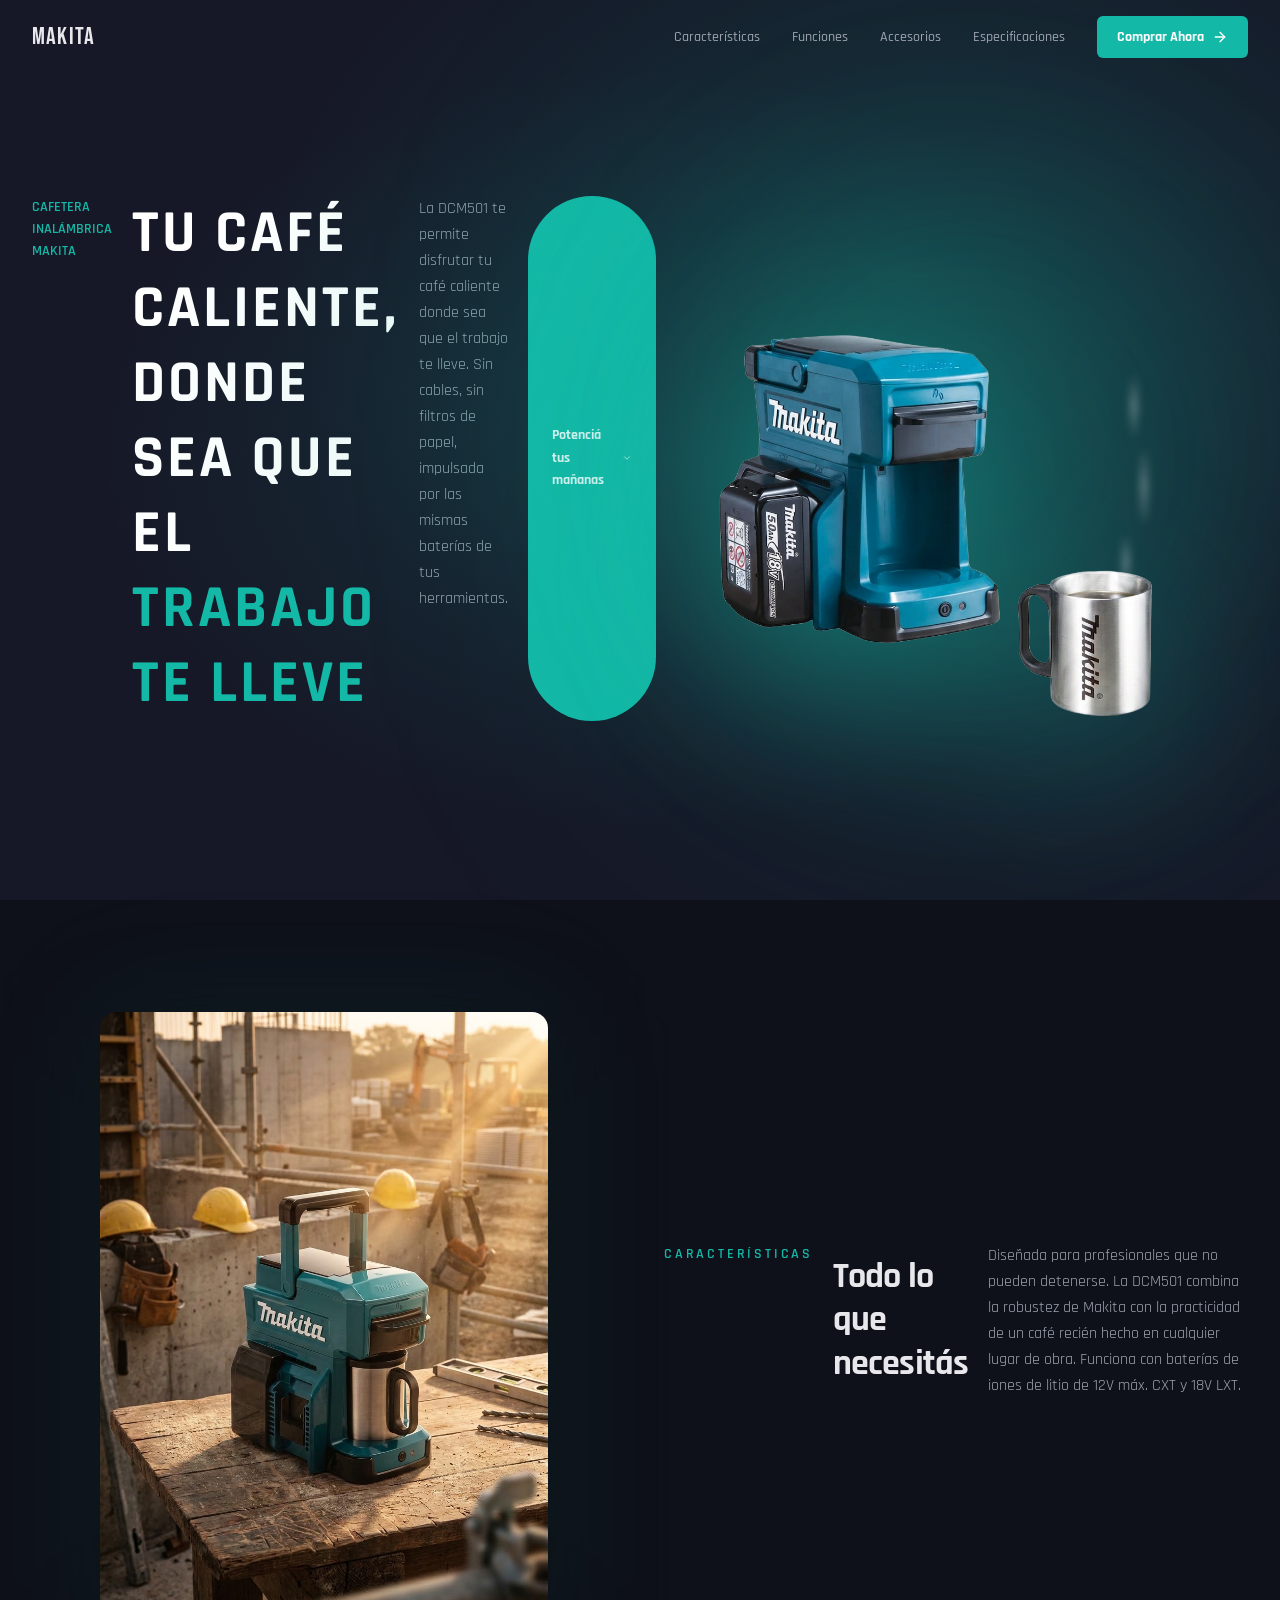
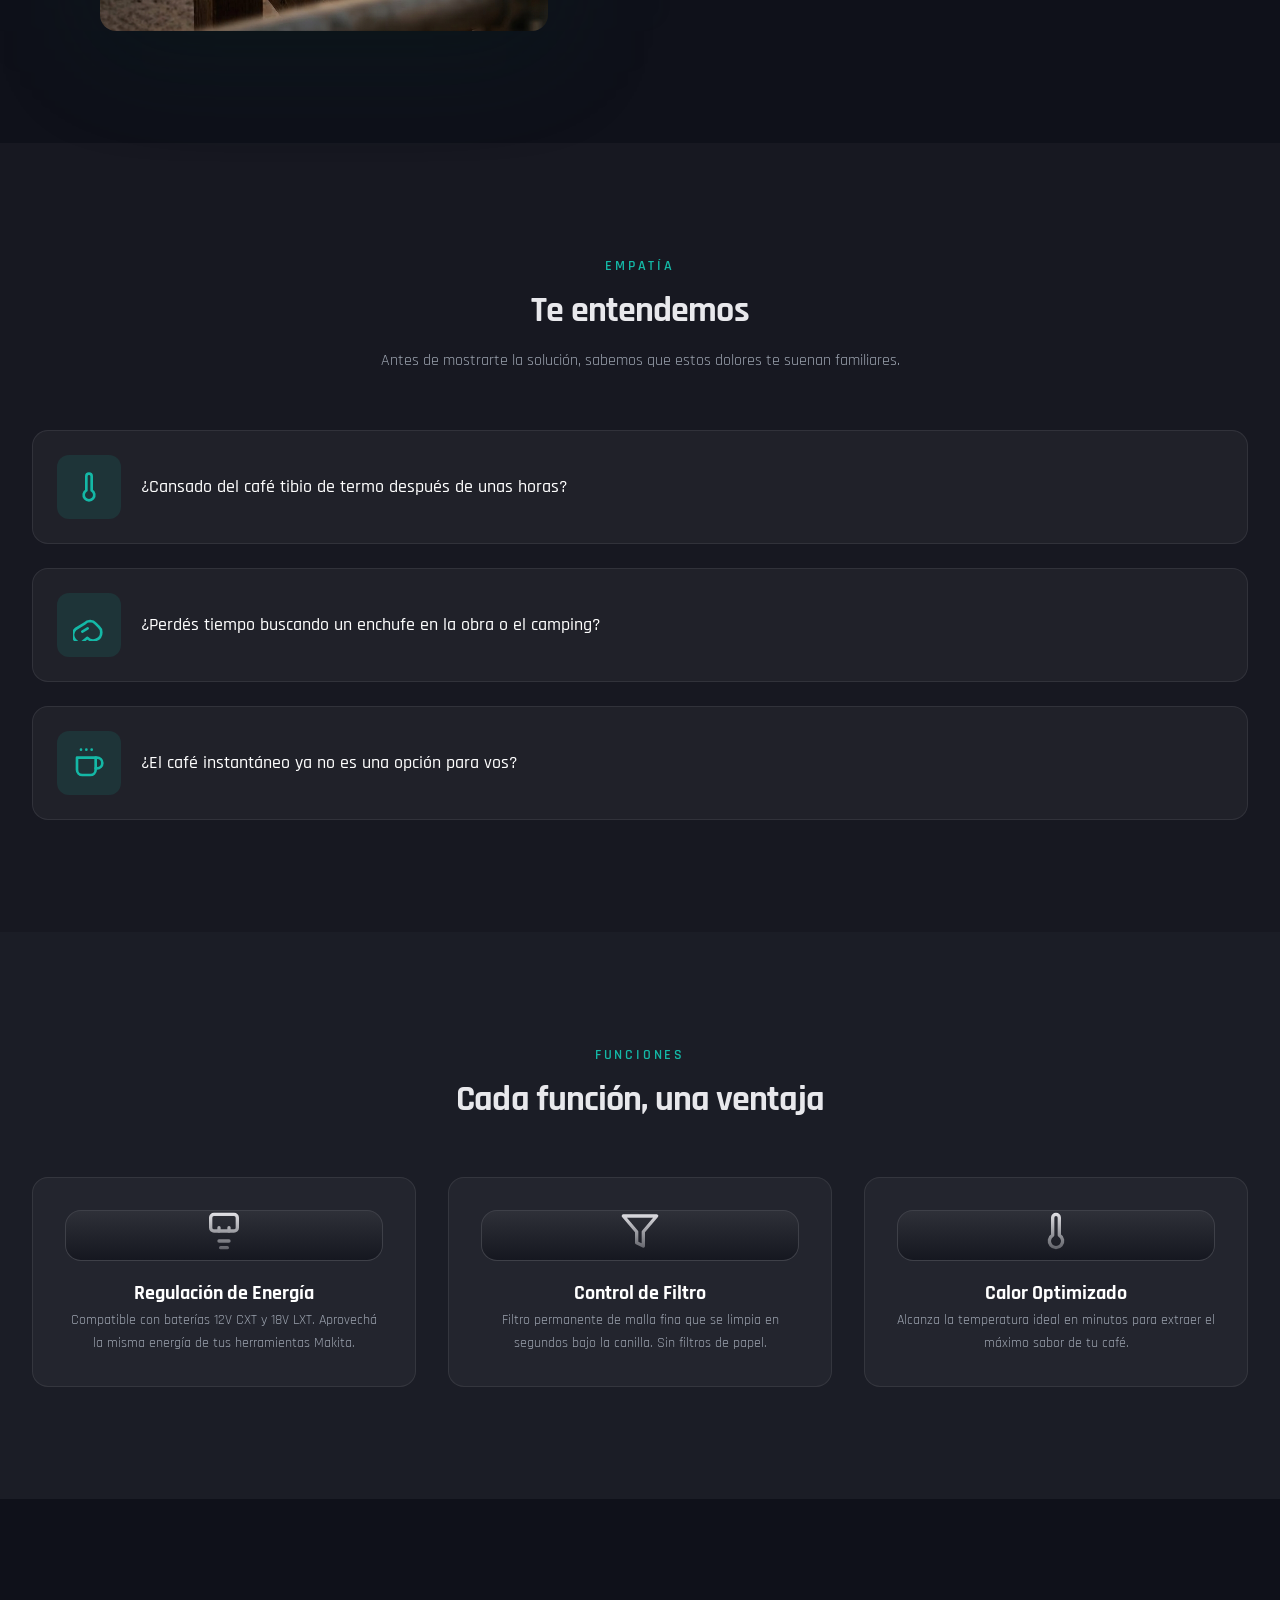
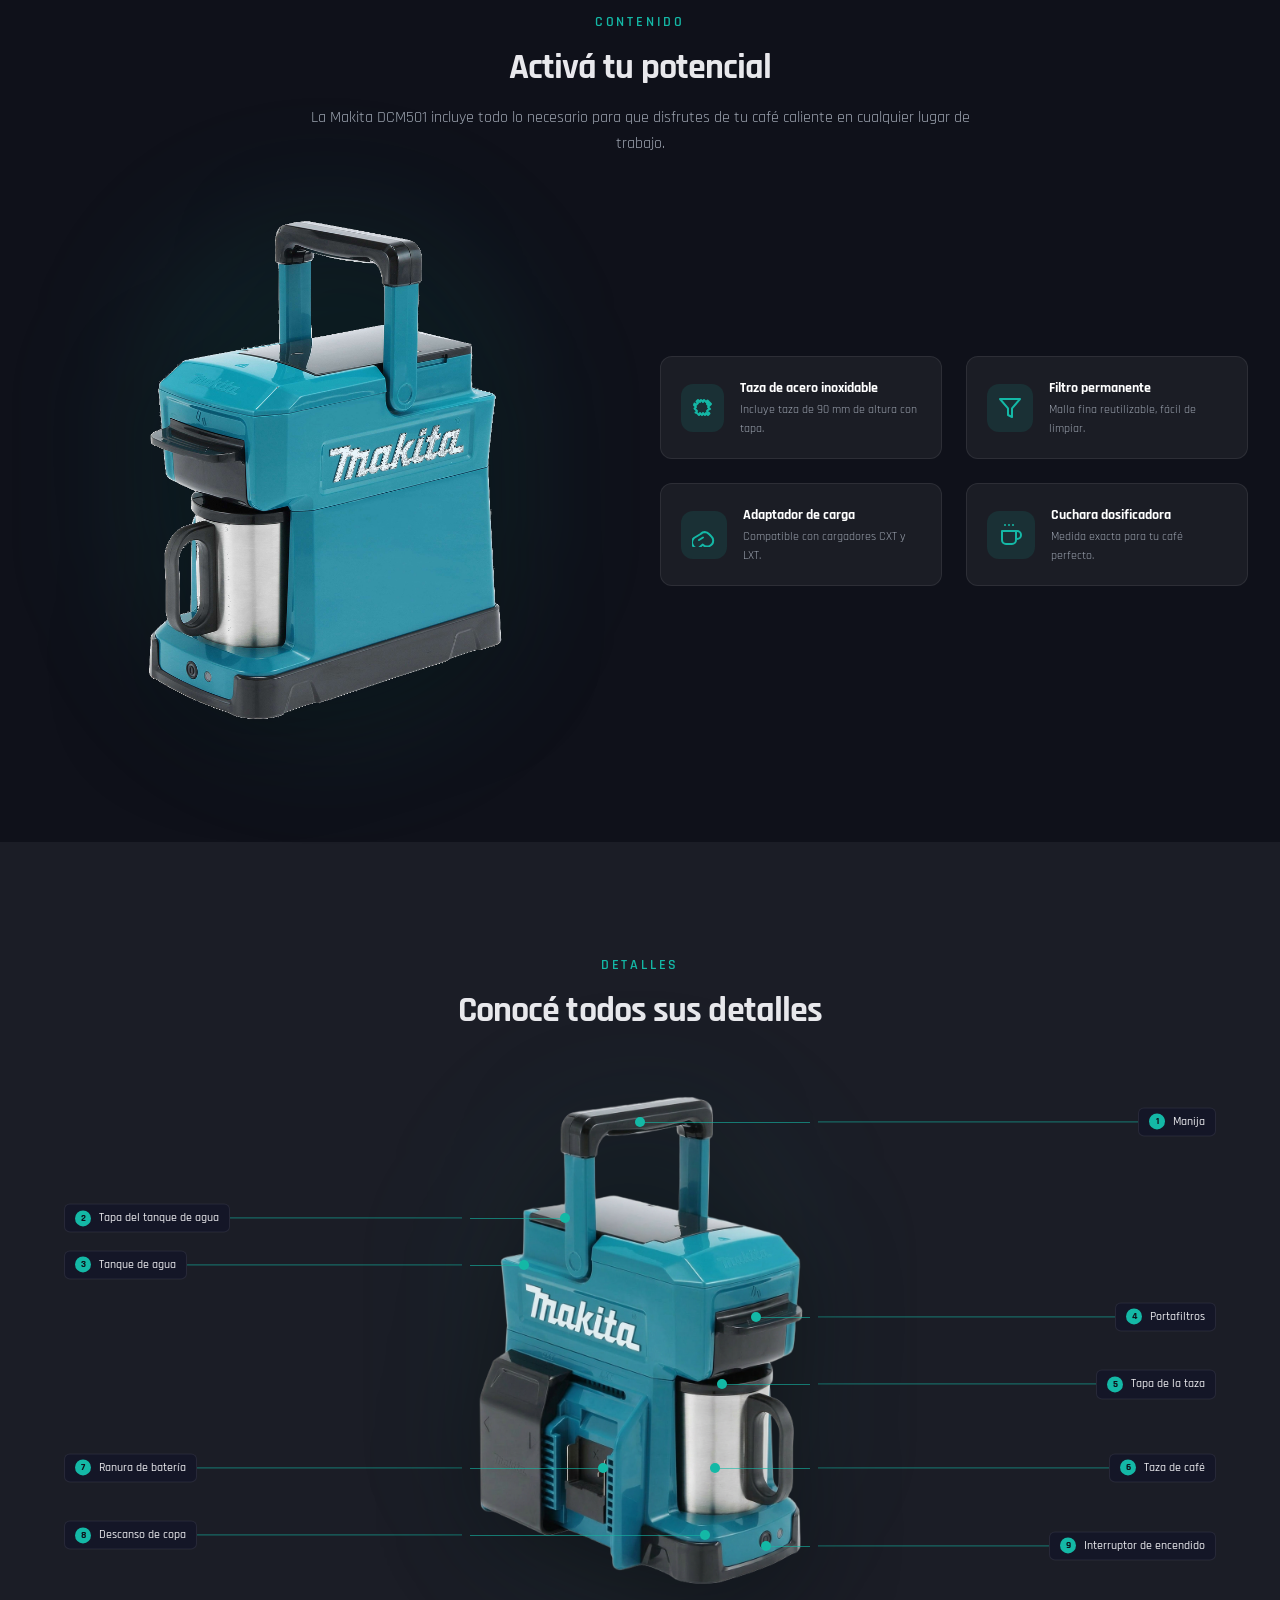
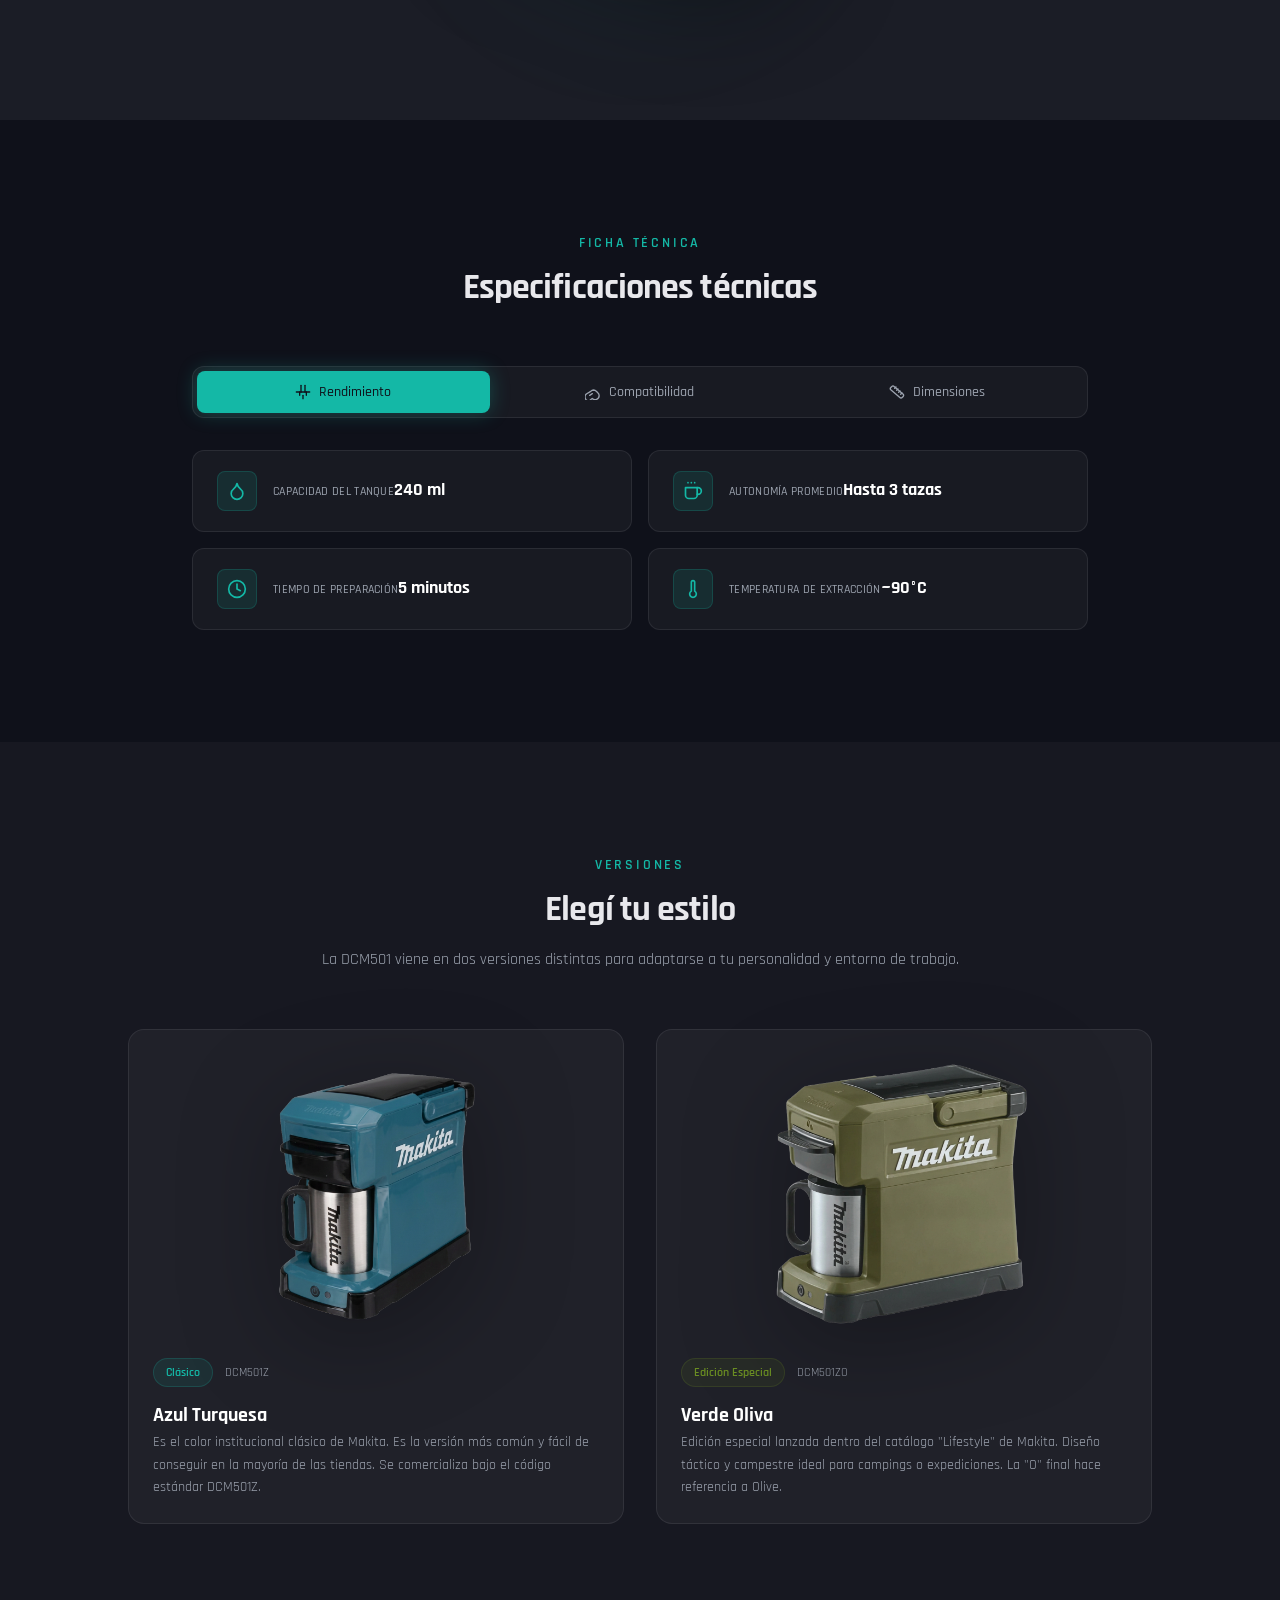
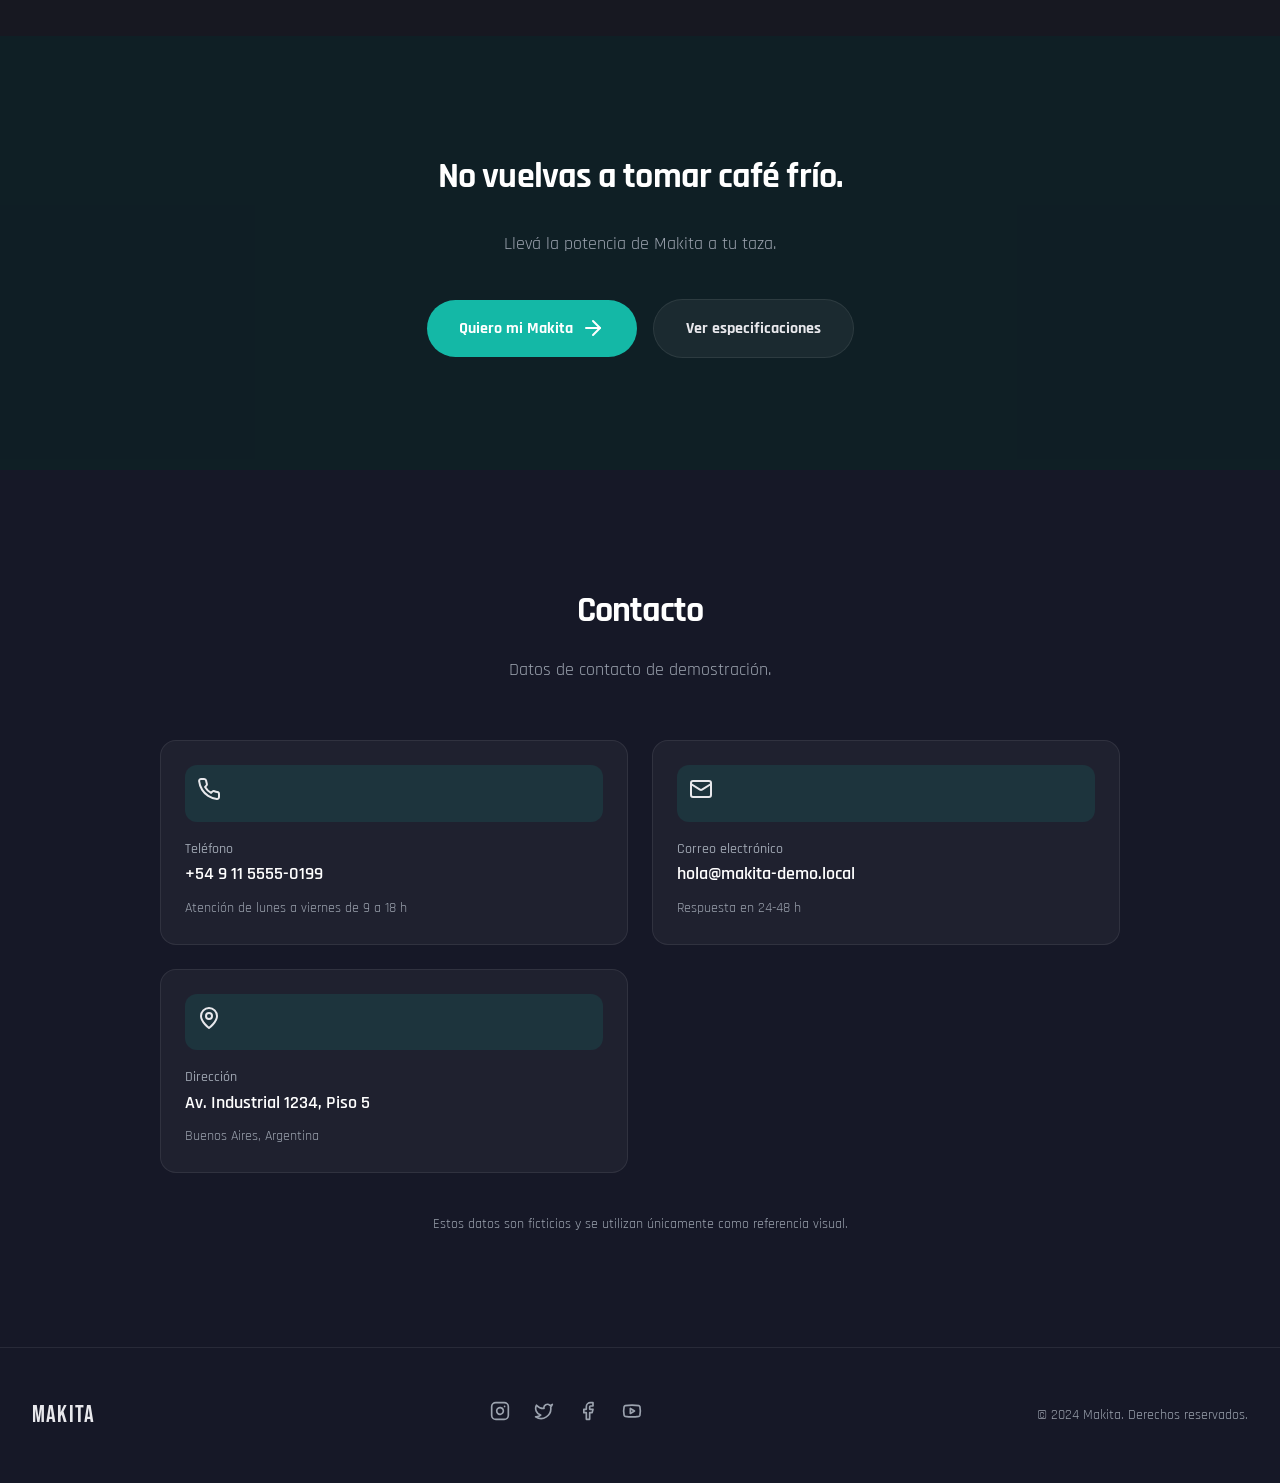
==== commit f1e4ec59: "Add files via upload" ====
--- a/index.html
+++ b/index.html
@@ -9,7 +9,574 @@
 <link rel="preconnect" href="https://fonts.gstatic.com" crossorigin>
 <link href="https://fonts.googleapis.com/css2?family=Bebas+Neue&family=Rajdhani:wght@400;500;600;700&display=swap" rel="stylesheet">
 <link href="https://fonts.cdnfonts.com/css/la-femme-makita" rel="stylesheet">
-<link rel="stylesheet" href="css/style.css">
+<style>
+/* ============================================
+   MAKITA DCM501 - Landing Page Styles
+   ============================================ */
+
+/* Reset & Base */
+*,*::before,*::after{box-sizing:border-box;margin:0;padding:0}
+html{scroll-behavior:smooth}
+body{font-family:'Rajdhani',system-ui,sans-serif;background:#0f111a;color:#e8e8ec;line-height:1.6;overflow-x:hidden}
+a{text-decoration:none;color:inherit}
+img{max-width:100%;height:auto;display:block}
+ul{list-style:none}
+button{border:none;background:none;cursor:pointer;font-family:inherit}
+
+/* Fonts */
+@import url('https://fonts.googleapis.com/css2?family=Bebas+Neue&family=Rajdhani:wght@400;500;600;700&display=swap');
+@import url('https://fonts.cdnfonts.com/css/la-femme-makita');
+
+/* Tokens */
+:root{
+  --teal:#14b8a6;
+  --teal-glow:rgba(20,184,166,0.45);
+  --teal-soft:rgba(20,184,166,0.12);
+  --bg:#0f111a;
+  --bg-light:#161827;
+  --bg-card:#1a1d2e;
+  --text:#e8e8ec;
+  --text-muted:#9ca3af;
+  --border:rgba(255,255,255,0.08);
+  --radius:0.625rem;
+}
+
+/* Utility layout */
+.container{max-width:80rem;margin:0 auto;padding:0 1rem}
+@media(min-width:640px){.container{padding:0 1.5rem}}
+@media(min-width:1024px){.container{padding:0 2rem}}
+
+.flex{display:flex}
+.items-center{align-items:center}
+.justify-center{justify-content:center}
+.justify-between{justify-content:space-between}
+.gap-2{gap:0.5rem}
+.gap-3{gap:0.75rem}
+.gap-4{gap:1rem}
+.gap-5{gap:1.25rem}
+.gap-6{gap:1.5rem}
+.gap-8{gap:2rem}
+.gap-10{gap:2.5rem}
+.gap-12{gap:3rem}
+
+.grid{display:grid}
+.gap-6{gap:1.5rem}
+@media(min-width:640px){.sm\:grid-cols-2{grid-template-columns:repeat(2,minmax(0,1fr))}}
+@media(min-width:768px){.md\:grid-cols-3{grid-template-columns:repeat(3,minmax(0,1fr))}}
+@media(min-width:1024px){.lg\:grid-cols-2{grid-template-columns:repeat(2,minmax(0,1fr))}}
+
+.text-center{text-align:center}
+.mx-auto{margin-left:auto;margin-right:auto}
+.max-w-xs{max-width:20rem}
+.max-w-sm{max-width:24rem}
+.max-w-md{max-width:28rem}
+.max-w-lg{max-width:32rem}
+.max-w-xl{max-width:36rem}
+.max-w-2xl{max-width:42rem}
+.max-w-4xl{max-width:56rem}
+.max-w-5xl{max-width:64rem}
+.max-w-6xl{max-width:72rem}
+.max-w-7xl{max-width:80rem}
+
+/* Typography */
+.text-xs{font-size:0.75rem}
+.text-sm{font-size:0.875rem}
+.text-base{font-size:1rem}
+.text-lg{font-size:1.125rem}
+.text-xl{font-size:1.25rem}
+.text-2xl{font-size:1.5rem}
+.text-3xl{font-size:1.875rem}
+.text-4xl{font-size:2.25rem}
+.text-5xl{font-size:3rem}
+@media(min-width:640px){.sm\:text-4xl{font-size:2.25rem}.sm\:text-5xl{font-size:3rem}}
+@media(min-width:1024px){.lg\:text-6xl{font-size:3.75rem}}
+
+.font-light{font-weight:300}
+.font-medium{font-weight:500}
+.font-semibold{font-weight:600}
+.font-bold{font-weight:700}
+
+.tracking-tight{letter-spacing:-0.025em}
+.tracking-wide{letter-spacing:0.025em}
+.tracking-wider{letter-spacing:0.05em}
+.tracking-[0.2em]{letter-spacing:0.2em}
+
+.leading-relaxed{line-height:1.625}
+.leading-tight{line-height:1.25}
+
+.uppercase{text-transform:uppercase}
+.whitespace-nowrap{white-space:nowrap}
+
+/* Colors */
+.text-teal{color:var(--teal)}
+.text-white{color:#fff}
+.text-gray{color:var(--text-muted)}
+.text-muted{color:var(--text-muted)}
+
+/* Spacing */
+.p-1{padding:0.25rem}
+.p-3{padding:0.75rem}
+.p-4{padding:1rem}
+.p-5{padding:1.25rem}
+.p-6{padding:1.5rem}
+.p-8{padding:2rem}
+.px-4{padding-left:1rem;padding-right:1rem}
+.px-6{padding-left:1.5rem;padding-right:1.5rem}
+.px-8{padding-left:2rem;padding-right:2rem}
+.py-2{padding-top:0.5rem;padding-bottom:0.5rem}
+.py-3{padding-top:0.75rem;padding-bottom:0.75rem}
+.py-4{padding-top:1rem;padding-bottom:1rem}
+.py-5{padding-top:1.25rem;padding-bottom:1.25rem}
+.py-12{padding-top:3rem;padding-bottom:3rem}
+.py-20{padding-top:5rem;padding-bottom:5rem}
+.py-24{padding-top:6rem;padding-bottom:6rem}
+.pt-28{padding-top:7rem}
+.pb-24{padding-bottom:6rem}
+.mt-2{margin-top:0.5rem}
+.mt-3{margin-top:0.75rem}
+.mt-4{margin-top:1rem}
+.mt-6{margin-top:1.5rem}
+.mt-8{margin-top:2rem}
+.mt-10{margin-top:2.5rem}
+.mt-14{margin-top:3.5rem}
+.mb-3{margin-bottom:0.75rem}
+.mb-4{margin-bottom:1rem}
+.mb-6{margin-bottom:1.5rem}
+.mb-14{margin-bottom:3.5rem}
+
+/* Backgrounds */
+.bg-dark{background:var(--bg)}
+.bg-light{background:var(--bg-light)}
+.bg-card{background:var(--bg-card)}
+.bg-teal{background:var(--teal)}
+.bg-teal-10{background:var(--teal-soft)}
+.bg-transparent{background:transparent}
+.bg-white-5{background:rgba(255,255,255,0.05)}
+.bg-white-10{background:rgba(255,255,255,0.08)}
+
+/* Borders */
+.border{border:1px solid var(--border)}
+.border-teal{border-color:var(--teal)}
+.rounded-md{border-radius:calc(var(--radius) - 4px)}
+.rounded-lg{border-radius:var(--radius)}
+.rounded-xl{border-radius:0.75rem}
+.rounded-2xl{border-radius:1rem}
+.rounded-3xl{border-radius:1.5rem}
+.rounded-full{border-radius:9999px}
+
+/* Position */
+.fixed{position:fixed}
+.absolute{position:absolute}
+.relative{position:relative}
+.inset-0{top:0;right:0;bottom:0;left:0}
+.top-0{top:0}
+.left-0{left:0}
+.right-0{right:0}
+.z-10{z-index:10}
+.z-20{z-index:20}
+.z-30{z-index:30}
+.z-50{z-index:50}
+.overflow-hidden{overflow:hidden}
+
+/* Blur / glow */
+.backdrop-blur{backdrop-filter:blur(12px);-webkit-backdrop-filter:blur(12px)}
+.blur-3xl{filter:blur(64px)}
+
+/* Shadows / glows */
+.shadow-glow{box-shadow:0 0 32px 8px var(--teal-glow)}
+.drop-shadow{filter:drop-shadow(0 20px 50px rgba(0,0,0,0.3))}
+
+/* Animations */
+@keyframes float{
+  0%,100%{transform:translateY(0)}
+  50%{transform:translateY(-12px)}
+}
+@keyframes pulseGlow{
+  0%,100%{opacity:0.4;transform:scale(1)}
+  50%{opacity:0.7;transform:scale(1.05)}
+}
+@keyframes steamRise{
+  0%{transform:translateY(20px) scaleX(1);opacity:0}
+  30%{opacity:0.8}
+  100%{transform:translateY(-80px) scaleX(1.6);opacity:0}
+}
+@keyframes fadeInUp{
+  from{opacity:0;transform:translateY(24px)}
+  to{opacity:1;transform:translateY(0)}
+}
+
+.animate-float{animation:float 4s ease-in-out infinite}
+.animate-pulse-glow{animation:pulseGlow 3s ease-in-out infinite}
+.steam-1{animation:steamRise 3.2s ease-out infinite}
+.steam-2{animation:steamRise 3.8s ease-out infinite 0.6s}
+.steam-3{animation:steamRise 3.5s ease-out infinite 1.2s}
+
+/* Transitions */
+.transition-all{transition:all 0.3s ease}
+.transition-colors{transition:color,background-color,border-color 0.3s ease}
+.transition-opacity{transition:opacity 0.3s ease}
+.duration-300{transition-duration:0.3s}
+.duration-500{transition-duration:0.5s}
+.duration-700{transition-duration:0.7s}
+
+.hover\:scale-105:hover{transform:scale(1.05)}
+.group:hover .group-hover\:translate-y-1{transform:translateY(4px)}
+.group:hover .group-hover\:scale-105{transform:scale(1.05)}
+.group:hover .group-hover\:text-teal{color:var(--teal)}
+.group:hover .group-hover\:border-teal-20{border-color:rgba(20,184,166,0.2)}
+.group:hover .group-hover\:bg-white-10{background:rgba(255,255,255,0.08)}
+.group:hover .group-hover\:opacity-100{opacity:1}
+.group:hover .group-hover\:scale-110{transform:scale(1.1)}
+
+/* Buttons */
+.btn{
+  display:inline-flex;align-items:center;gap:0.5rem;
+  border-radius:9999px;padding:0.75rem 1.5rem;
+  font-weight:700;font-size:0.875rem;transition:all 0.3s ease;
+  cursor:pointer;
+}
+.btn-primary{
+  background:var(--teal);color:#fff;
+}
+.btn-primary:hover{
+  transform:scale(1.05);box-shadow:0 0 32px 8px var(--teal-glow);
+}
+.btn-outline{
+  border:1px solid var(--border);background:rgba(255,255,255,0.05);color:var(--text);
+}
+.btn-outline:hover{
+  background:rgba(255,255,255,0.08);
+}
+
+/* Card */
+.card{
+  border-radius:1rem;border:1px solid var(--border);
+  background:rgba(255,255,255,0.04);padding:1.5rem;
+  transition:all 0.3s ease;
+}
+.card:hover{
+  border-color:rgba(20,184,166,0.2);background:rgba(255,255,255,0.06);
+}
+
+/* Icon box */
+.icon-box{
+  width:3.5rem;height:3.5rem;border-radius:0.75rem;
+  background:var(--teal-soft);color:var(--teal);
+  display:flex;align-items:center;justify-content:center;
+}
+
+/* Navbar */
+.navbar{
+  position:fixed;top:0;left:0;right:0;z-index:50;
+  transition:all 0.3s ease;
+}
+.navbar.scrolled{
+  background:rgba(21,23,40,0.9);backdrop-filter:blur(12px);
+  border-bottom:1px solid var(--border);
+}
+.navbar-inner{
+  max-width:80rem;margin:0 auto;padding:1rem 1rem;
+  display:flex;align-items:center;justify-content:space-between;
+}
+@media(min-width:640px){.navbar-inner{padding:1rem 1.5rem}}
+@media(min-width:1024px){.navbar-inner{padding:1rem 2rem}}
+
+.logo{font-family:'La Femme Makita','Bebas Neue',sans-serif;font-size:1.5rem;letter-spacing:0.05em;color:var(--text);text-transform:lowercase}
+
+.nav-links{display:none;align-items:center;gap:2rem}
+@media(min-width:768px){.nav-links{display:flex}}
+
+.nav-link{font-size:0.875rem;font-weight:500;color:var(--text-muted);transition:color 0.3s}
+.nav-link:hover{color:var(--text)}
+
+.mobile-btn{display:block;color:var(--text)}
+@media(min-width:768px){.mobile-btn{display:none}}
+
+.mobile-menu{
+  display:none;background:rgba(21,23,40,0.95);backdrop-filter:blur(12px);
+  border-top:1px solid var(--border);padding:1rem;
+}
+.mobile-menu.open{display:block}
+.mobile-menu a{display:block;padding:0.5rem 0;color:var(--text-muted);font-size:0.875rem;font-weight:500}
+.mobile-menu a.teal{color:var(--teal);font-weight:700}
+
+/* Hero */
+.hero{
+  position:relative;min-height:100vh;display:flex;align-items:center;
+  overflow:hidden;background:var(--bg-light);padding-top:7rem;padding-bottom:6rem;
+}
+.hero-glow{
+  position:absolute;inset:0;
+  background:radial-gradient(ellipse at 70% 30%,rgba(20,184,166,0.15),transparent 50%);
+}
+.hero-grid{
+  display:grid;gap:3rem;align-items:center;
+}
+@media(min-width:1024px){.hero-grid{grid-template-columns:1fr 1fr;gap:2rem}}
+
+.hero-img-wrap{
+  position:relative;display:flex;align-items:center;justify-content:center;
+  order:1;
+}
+@media(min-width:1024px){.hero-img-wrap{order:2}}
+
+.hero-text{order:2}
+@media(min-width:1024px){.hero-text{order:1}}
+
+.hero-img{
+  position:relative;z-index:10;animation:float 4s ease-in-out infinite;
+  filter:drop-shadow(0 40px 90px rgba(20,184,166,0.45));
+  max-width:36rem;width:100%;
+}
+
+.steam-wrap{
+  position:absolute;right:18%;top:35%;z-index:20;
+  display:flex;flex-direction:column;gap:0.5rem;pointer-events:none;
+}
+.steam{
+  width:0.375rem;border-radius:9999px;
+  background:linear-gradient(to top,transparent,rgba(255,255,255,0.4),transparent);
+  filter:blur(4px);
+}
+.steam:nth-child(1){height:4rem;animation:steamRise 3.2s ease-out infinite}
+.steam:nth-child(2){height:5rem;margin-left:10px;animation:steamRise 3.8s ease-out infinite 0.6s}
+.steam:nth-child(3){height:3.5rem;margin-left:-8px;animation:steamRise 3.5s ease-out infinite 1.2s}
+
+/* Sections */
+.section{padding:5rem 0}
+@media(min-width:640px){.section{padding:7rem 0}}
+
+.section-light{background:var(--bg)}
+.section-dark{background:var(--bg-light)}
+.section-teal{background:rgba(20,184,166,0.08)}
+
+.section-label{
+  font-size:0.875rem;font-weight:600;letter-spacing:0.2em;
+  text-transform:uppercase;color:var(--teal);display:block;
+}
+
+.section-title{
+  font-size:1.875rem;font-weight:700;letter-spacing:-0.025em;line-height:1.2;
+  margin-top:0.75rem;color:var(--text);
+}
+@media(min-width:640px){.section-title{font-size:2.25rem}}
+
+.section-sub{
+  margin-top:1rem;color:var(--text-muted);max-width:42rem;margin-left:auto;margin-right:auto;
+}
+
+/* Feature cards */
+.feature-grid{
+  display:grid;gap:1.5rem;
+}
+@media(min-width:640px){.feature-grid{grid-template-columns:repeat(2,1fr)}}
+@media(min-width:1024px){.feature-grid{grid-template-columns:repeat(3,1fr);gap:2rem}}
+
+.feature-card{
+  border-radius:1rem;border:1px solid var(--border);background:rgba(255,255,255,0.04);
+  padding:2rem;text-align:center;transition:all 0.3s ease;
+}
+.feature-card:hover{
+  border-color:rgba(20,184,166,0.2);background:rgba(255,255,255,0.06);
+}
+.feature-card .icon-box{
+  margin:0 auto 1.25rem;
+}
+
+/* Product details */
+.details-wrap{
+  display:none;grid-template-columns:1fr auto 1fr;gap:0;max-width:72rem;margin:0 auto;align-items:stretch;
+}
+@media(min-width:768px){.details-wrap{display:grid}}
+
+.details-img-wrap{
+  position:relative;width:280px;
+}
+@media(min-width:1024px){.details-img-wrap{width:340px}}
+
+.details-img{width:100%;position:relative;z-index:10;filter:drop-shadow(0 20px 50px rgba(0,0,0,0.4))}
+
+.details-left,.details-right{position:relative;height:100%;min-height:520px}
+
+.detail-tag{
+  position:absolute;left:0;right:0;display:flex;align-items:center;width:100%;cursor:pointer;
+  transform:translateY(-50%);
+}
+.detail-tag.left{padding-right:0.5rem}
+.detail-tag.right{padding-left:0.5rem}
+
+.detail-badge{
+  display:inline-flex;align-items:center;gap:0.5rem;flex-shrink:0;
+  font-size:0.75rem;font-weight:500;white-space:nowrap;
+  padding:0.25rem 0.625rem;border-radius:0.375rem;border:1px solid var(--border);
+  background:rgba(21,23,40,0.9);color:var(--text);transition:all 0.3s ease;
+}
+.detail-badge:hover, .detail-badge.active{
+  background:var(--teal);color:var(--bg);border-color:var(--teal);
+  box-shadow:0 0 20px rgba(20,184,166,0.5);
+}
+.detail-badge .num{
+  width:1rem;height:1rem;border-radius:9999px;display:flex;align-items:center;justify-content:center;
+  font-size:0.625rem;font-weight:700;background:var(--teal);color:var(--bg);
+}
+.detail-badge:hover .num, .detail-badge.active .num{
+  background:var(--bg);color:var(--teal);
+}
+
+.line{
+  flex:1;height:1px;background:rgba(20,184,166,0.6);transition:all 0.3s ease;min-width:20px;
+}
+.detail-tag:hover .line, .detail-tag.active .line{
+  background:var(--teal);box-shadow:0 0 8px rgba(20,184,166,0.8);
+}
+
+/* Hotspots on image */
+.hotspot-wrap{position:absolute;inset:0}
+.hotspot{
+  position:absolute;width:0.625rem;height:0.625rem;border-radius:9999px;
+  background:var(--teal);border:2px solid rgba(20,184,166,0.4);transform:translate(-50%,-50%);z-index:30;
+  transition:all 0.3s ease;
+}
+.hotspot:hover, .hotspot.active{
+  width:1rem;height:1rem;box-shadow:0 0 20px rgba(20,184,166,0.9);border-width:4px;
+  animation:pulse 1s infinite;
+}
+@keyframes pulse{
+  0%,100%{box-shadow:0 0 0 0 rgba(20,184,166,0.5)}
+  50%{box-shadow:0 0 0 8px rgba(20,184,166,0)}
+}
+
+.img-line{
+  position:absolute;height:1px;z-index:20;background:rgba(20,184,166,0.6);transition:all 0.3s ease;
+}
+.img-line:hover, .img-line.active{
+  background:var(--teal);box-shadow:0 0 8px rgba(20,184,166,0.8);
+}
+
+/* Mobile details list */
+.details-mobile{
+  display:grid;grid-template-columns:repeat(2,1fr);gap:0.75rem;margin-top:2.5rem;
+}
+@media(min-width:768px){.details-mobile{display:none}}
+
+.details-mobile-item{
+  display:flex;align-items:center;gap:0.75rem;
+  border-radius:0.75rem;border:1px solid var(--border);background:rgba(255,255,255,0.04);
+  padding:0.75rem 1rem;
+}
+
+/* Tabs */
+.tabs-list{
+  display:grid;grid-template-columns:repeat(3,1fr);gap:0.25rem;
+  background:rgba(255,255,255,0.04);border:1px solid var(--border);padding:0.25rem;
+  border-radius:0.75rem;margin-bottom:2rem;
+}
+.tab-btn{
+  display:flex;align-items:center;justify-content:center;gap:0.5rem;
+  padding:0.75rem 0.5rem;border-radius:0.5rem;font-size:0.875rem;font-weight:500;
+  color:var(--text-muted);background:transparent;transition:all 0.3s ease;border:none;
+  cursor:pointer;
+}
+.tab-btn.active{
+  background:var(--teal);color:var(--bg);box-shadow:0 0 20px rgba(20,184,166,0.3);
+}
+.tab-content{display:none}
+.tab-content.active{display:block}
+
+/* Spec items */
+.spec-item{
+  display:flex;align-items:center;gap:1rem;
+  border-radius:0.75rem;border:1px solid var(--border);background:rgba(255,255,255,0.04);
+  padding:1.25rem 1.5rem;transition:all 0.3s ease;
+}
+.spec-item:hover{
+  border-color:rgba(20,184,166,0.2);background:rgba(255,255,255,0.06);
+}
+.spec-icon{
+  width:2.5rem;height:2.5rem;border-radius:0.5rem;
+  background:var(--teal-soft);border:1px solid rgba(20,184,166,0.2);
+  display:flex;align-items:center;justify-content:center;color:var(--teal);flex-shrink:0;
+}
+
+/* Version cards */
+.version-card{
+  border-radius:1rem;border:1px solid var(--border);background:rgba(255,255,255,0.04);
+  padding:1.5rem;transition:all 0.3s ease;
+}
+.version-card:hover{
+  border-color:rgba(20,184,166,0.3);background:rgba(255,255,255,0.06);
+}
+.version-img-wrap{
+  position:relative;display:flex;align-items:center;justify-content:center;margin-bottom:1.5rem;
+}
+.version-img{
+  display:block;max-width:280px;width:100%;height:auto;
+  filter:drop-shadow(0 20px 50px rgba(0,0,0,0.3));
+  transition:transform 0.5s ease;
+}
+.version-card:hover .version-img{transform:scale(1.05)}
+.version-glow{
+  position:absolute;inset:0;border-radius:9999px;opacity:0;transition:opacity 0.5s ease;
+  background:rgba(20,184,166,0.05);filter:blur(64px);
+}
+.version-card:hover .version-glow{opacity:1}
+
+.badge{
+  display:inline-flex;align-items:center;border-radius:9999px;
+  padding:0.25rem 0.75rem;font-size:0.75rem;font-weight:600;
+  border:1px solid;
+}
+.badge-classic{border-color:rgba(20,184,166,0.2);background:rgba(20,184,166,0.1);color:var(--teal)}
+.badge-olive{border-color:rgba(107,142,35,0.2);background:rgba(107,142,35,0.1);color:#6b8e23}
+
+/* Contact */
+.contact-card{
+  border-radius:1rem;border:1px solid var(--border);background:rgba(255,255,255,0.04);
+  padding:1.5rem;transition:all 0.3s ease;
+}
+.contact-card:hover{background:rgba(255,255,255,0.06)}
+
+/* Footer */
+.footer{
+  border-top:1px solid var(--border);background:var(--bg-light);padding:3rem 0;
+}
+.footer-inner{
+  display:flex;flex-direction:column;align-items:center;gap:1.5rem;
+}
+@media(min-width:768px){.footer-inner{flex-direction:row;justify-content:space-between}}
+
+.socials{display:flex;align-items:center;gap:1.5rem}
+.socials a{color:var(--text-muted);transition:color 0.3s}
+.socials a:hover{color:var(--teal)}
+
+/* Scroll reveal */
+.reveal{opacity:0;transform:translateY(24px);transition:all 0.7s ease}
+.reveal.visible{opacity:1;transform:translateY(0)}
+
+/* Reveal delays */
+.delay-100{transition-delay:0.1s}
+.delay-200{transition-delay:0.2s}
+.delay-300{transition-delay:0.3s}
+.delay-400{transition-delay:0.4s}
+.delay-500{transition-delay:0.5s}
+
+/* SVG icons inline sizing */
+.icon-sm{width:1rem;height:1rem}
+.icon-md{width:1.25rem;height:1.25rem}
+.icon-lg{width:1.5rem;height:1.5rem}
+.icon-xl{width:2rem;height:2rem}
+.icon-2xl{width:2.5rem;height:2.5rem}
+.icon-3xl{width:3rem;height:3rem}
+.icon-4xl{width:4rem;height:4rem}
+
+/* Hide/show responsive */
+.hidden{display:none}
+@media(min-width:768px){.md\:hidden{display:none}}
+@media(min-width:768px){.md\:flex{display:flex}}
+@media(min-width:768px){.md\:grid{display:grid}}
+@media(min-width:768px){.md\:grid-cols-3{grid-template-columns:repeat(3,1fr)}}
+
+</style>
 </head>
 <body>
 
@@ -242,28 +809,28 @@
     <div class="details-wrap" id="detailsWrap">
       <!-- Left labels -->
       <div class="details-left">
-        <div class="detail-tag left" style="top:25%;left:0">
-          <span class="detail-badge" data-id="2"><span class="num">2</span>Tapa del tanque de agua</span>
-          <div class="line"></div>
-        </div>
-        <div class="detail-tag left" style="top:34%;left:0">
-          <span class="detail-badge" data-id="3"><span class="num">3</span>Tanque de agua</span>
-          <div class="line"></div>
-        </div>
-        <div class="detail-tag left" style="top:73%;left:0">
-          <span class="detail-badge" data-id="7"><span class="num">7</span>Ranura de batería</span>
-          <div class="line"></div>
-        </div>
-        <div class="detail-tag left" style="top:86%;left:0">
-          <span class="detail-badge" data-id="8"><span class="num">8</span>Descanso de copa</span>
-          <div class="line"></div>
-        </div>
-      </div>
-
-      <!-- Center image -->
+        <div class="detail-tag left" style="top:25%"><span class="detail-badge" data-id="2"><span class="num">2</span>Tapa del tanque de agua</span><div class="line"></div></div>
+        <div class="detail-tag left" style="top:34%"><span class="detail-badge" data-id="3"><span class="num">3</span>Tanque de agua</span><div class="line"></div></div>
+        <div class="detail-tag left" style="top:73%"><span class="detail-badge" data-id="7"><span class="num">7</span>Ranura de batería</span><div class="line"></div></div>
+        <div class="detail-tag left" style="top:86%"><span class="detail-badge" data-id="8"><span class="num">8</span>Descanso de copa</span><div class="line"></div></div>
+      </div>
+
+      <!-- Center image with hotspots and crossing lines -->
       <div class="details-img-wrap" id="detailsImgWrap">
+        <div class="absolute inset-0 rounded-full blur-3xl" style="background:rgba(20,184,166,0.05)"></div>
         <img src="assets/makita-coffee-maker.png" alt="Makita DCM501 con detalles" class="details-img">
-        <div class="absolute inset-0 rounded-full blur-3xl" style="background:rgba(20,184,166,0.05)"></div>
+
+        <!-- Lines crossing the image (left side: from image-left edge to hotspot) -->
+        <div class="img-line" data-id="2" style="top:25%;left:0;width:28%"></div>
+        <div class="img-line" data-id="3" style="top:34%;left:0;width:16%"></div>
+        <div class="img-line" data-id="7" style="top:73%;left:0;width:39%"></div>
+        <div class="img-line" data-id="8" style="top:86%;left:0;width:69%"></div>
+        <!-- Lines crossing the image (right side: from hotspot to image-right edge) -->
+        <div class="img-line" data-id="1" style="top:6.5%;left:50%;width:50%"></div>
+        <div class="img-line" data-id="4" style="top:44%;left:84%;width:16%"></div>
+        <div class="img-line" data-id="5" style="top:57%;left:74%;width:26%"></div>
+        <div class="img-line" data-id="6" style="top:73%;left:72%;width:28%"></div>
+        <div class="img-line" data-id="9" style="top:88%;left:87%;width:13%"></div>
 
         <!-- Hotspots -->
         <div class="hotspot" data-id="1" style="top:6.5%;left:50%"></div>
@@ -279,26 +846,11 @@
 
       <!-- Right labels -->
       <div class="details-right">
-        <div class="detail-tag right" style="top:6.5%;right:0">
-          <div class="line"></div>
-          <span class="detail-badge" data-id="1"><span class="num">1</span>Manija</span>
-        </div>
-        <div class="detail-tag right" style="top:44%;right:0">
-          <div class="line"></div>
-          <span class="detail-badge" data-id="4"><span class="num">4</span>Portafiltros</span>
-        </div>
-        <div class="detail-tag right" style="top:57%;right:0">
-          <div class="line"></div>
-          <span class="detail-badge" data-id="5"><span class="num">5</span>Tapa de la taza</span>
-        </div>
-        <div class="detail-tag right" style="top:73%;right:0">
-          <div class="line"></div>
-          <span class="detail-badge" data-id="6"><span class="num">6</span>Taza de café</span>
-        </div>
-        <div class="detail-tag right" style="top:88%;right:0">
-          <div class="line"></div>
-          <span class="detail-badge" data-id="9"><span class="num">9</span>Interruptor de encendido</span>
-        </div>
+        <div class="detail-tag right" style="top:6.5%"><div class="line"></div><span class="detail-badge" data-id="1"><span class="num">1</span>Manija</span></div>
+        <div class="detail-tag right" style="top:44%"><div class="line"></div><span class="detail-badge" data-id="4"><span class="num">4</span>Portafiltros</span></div>
+        <div class="detail-tag right" style="top:57%"><div class="line"></div><span class="detail-badge" data-id="5"><span class="num">5</span>Tapa de la taza</span></div>
+        <div class="detail-tag right" style="top:73%"><div class="line"></div><span class="detail-badge" data-id="6"><span class="num">6</span>Taza de café</span></div>
+        <div class="detail-tag right" style="top:88%"><div class="line"></div><span class="detail-badge" data-id="9"><span class="num">9</span>Interruptor de encendido</span></div>
       </div>
     </div>
 
@@ -483,6 +1035,113 @@
   </div>
 </footer>
 
-<script src="js/main.js"></script>
+<script>
+// ========== Navbar scroll effect ==========
+const navbar = document.getElementById('navbar');
+window.addEventListener('scroll', () => {
+  if (window.scrollY > 40) {
+    navbar.classList.add('scrolled');
+    navbar.style.background = 'rgba(21,23,40,0.9)';
+  } else {
+    navbar.classList.remove('scrolled');
+    navbar.style.background = 'transparent';
+  }
+});
+
+// ========== Mobile menu ==========
+const menuBtn = document.getElementById('menuBtn');
+const mobileMenu = document.getElementById('mobileMenu');
+const menuIcon = document.getElementById('menuIcon');
+const closeIcon = document.getElementById('closeIcon');
+let menuOpen = false;
+
+function toggleMenu() {
+  menuOpen = !menuOpen;
+  mobileMenu.classList.toggle('open', menuOpen);
+  menuIcon.classList.toggle('hidden', menuOpen);
+  closeIcon.classList.toggle('hidden', !menuOpen);
+}
+
+function closeMenu() {
+  menuOpen = false;
+  mobileMenu.classList.remove('open');
+  menuIcon.classList.remove('hidden');
+  closeIcon.classList.add('hidden');
+}
+
+menuBtn.addEventListener('click', toggleMenu);
+
+// ========== Tabs ==========
+const tabBtns = document.querySelectorAll('.tab-btn');
+const tabContents = document.querySelectorAll('.tab-content');
+
+tabBtns.forEach(btn => {
+  btn.addEventListener('click', () => {
+    const tab = btn.dataset.tab;
+    tabBtns.forEach(b => b.classList.remove('active'));
+    tabContents.forEach(c => c.classList.remove('active'));
+    btn.classList.add('active');
+    document.getElementById('tab-' + tab).classList.add('active');
+  });
+});
+
+// ========== Scroll reveal ==========
+const revealElements = document.querySelectorAll('.reveal');
+const revealObserver = new IntersectionObserver((entries) => {
+  entries.forEach(entry => {
+    if (entry.isIntersecting) {
+      entry.target.classList.add('visible');
+    }
+  });
+}, { threshold: 0.15 });
+
+revealElements.forEach(el => revealObserver.observe(el));
+
+// ========== Product details hover ==========
+const badges = document.querySelectorAll('.detail-badge');
+const hotspots = document.querySelectorAll('.hotspot');
+const imgLines = document.querySelectorAll('.img-line');
+const detailTags = document.querySelectorAll('.detail-tag');
+
+function setActive(id) {
+  badges.forEach(b => b.classList.toggle('active', b.dataset.id === id));
+  hotspots.forEach(h => h.classList.toggle('active', h.dataset.id === id));
+  imgLines.forEach(l => l.classList.toggle('active', l.dataset.id === id));
+  detailTags.forEach(t => {
+    const badge = t.querySelector('.detail-badge');
+    t.classList.toggle('active', badge && badge.dataset.id === id);
+  });
+}
+
+detailTags.forEach(t => {
+  t.addEventListener('mouseenter', () => {
+    const badge = t.querySelector('.detail-badge');
+    if (badge) setActive(badge.dataset.id);
+  });
+  t.addEventListener('mouseleave', () => setActive(null));
+});
+
+hotspots.forEach(h => {
+  h.addEventListener('mouseenter', () => setActive(h.dataset.id));
+  h.addEventListener('mouseleave', () => setActive(null));
+});
+
+// ========== Smooth scroll for anchor links ==========
+document.querySelectorAll('a[href^="#"]').forEach(anchor => {
+  anchor.addEventListener('click', function(e) {
+    const href = this.getAttribute('href');
+    if (href === '#') {
+      e.preventDefault();
+      return;
+    }
+    const target = document.querySelector(href);
+    if (target) {
+      e.preventDefault();
+      target.scrollIntoView({ behavior: 'smooth' });
+    }
+  });
+});
+
+</script>
 </body>
 </html>
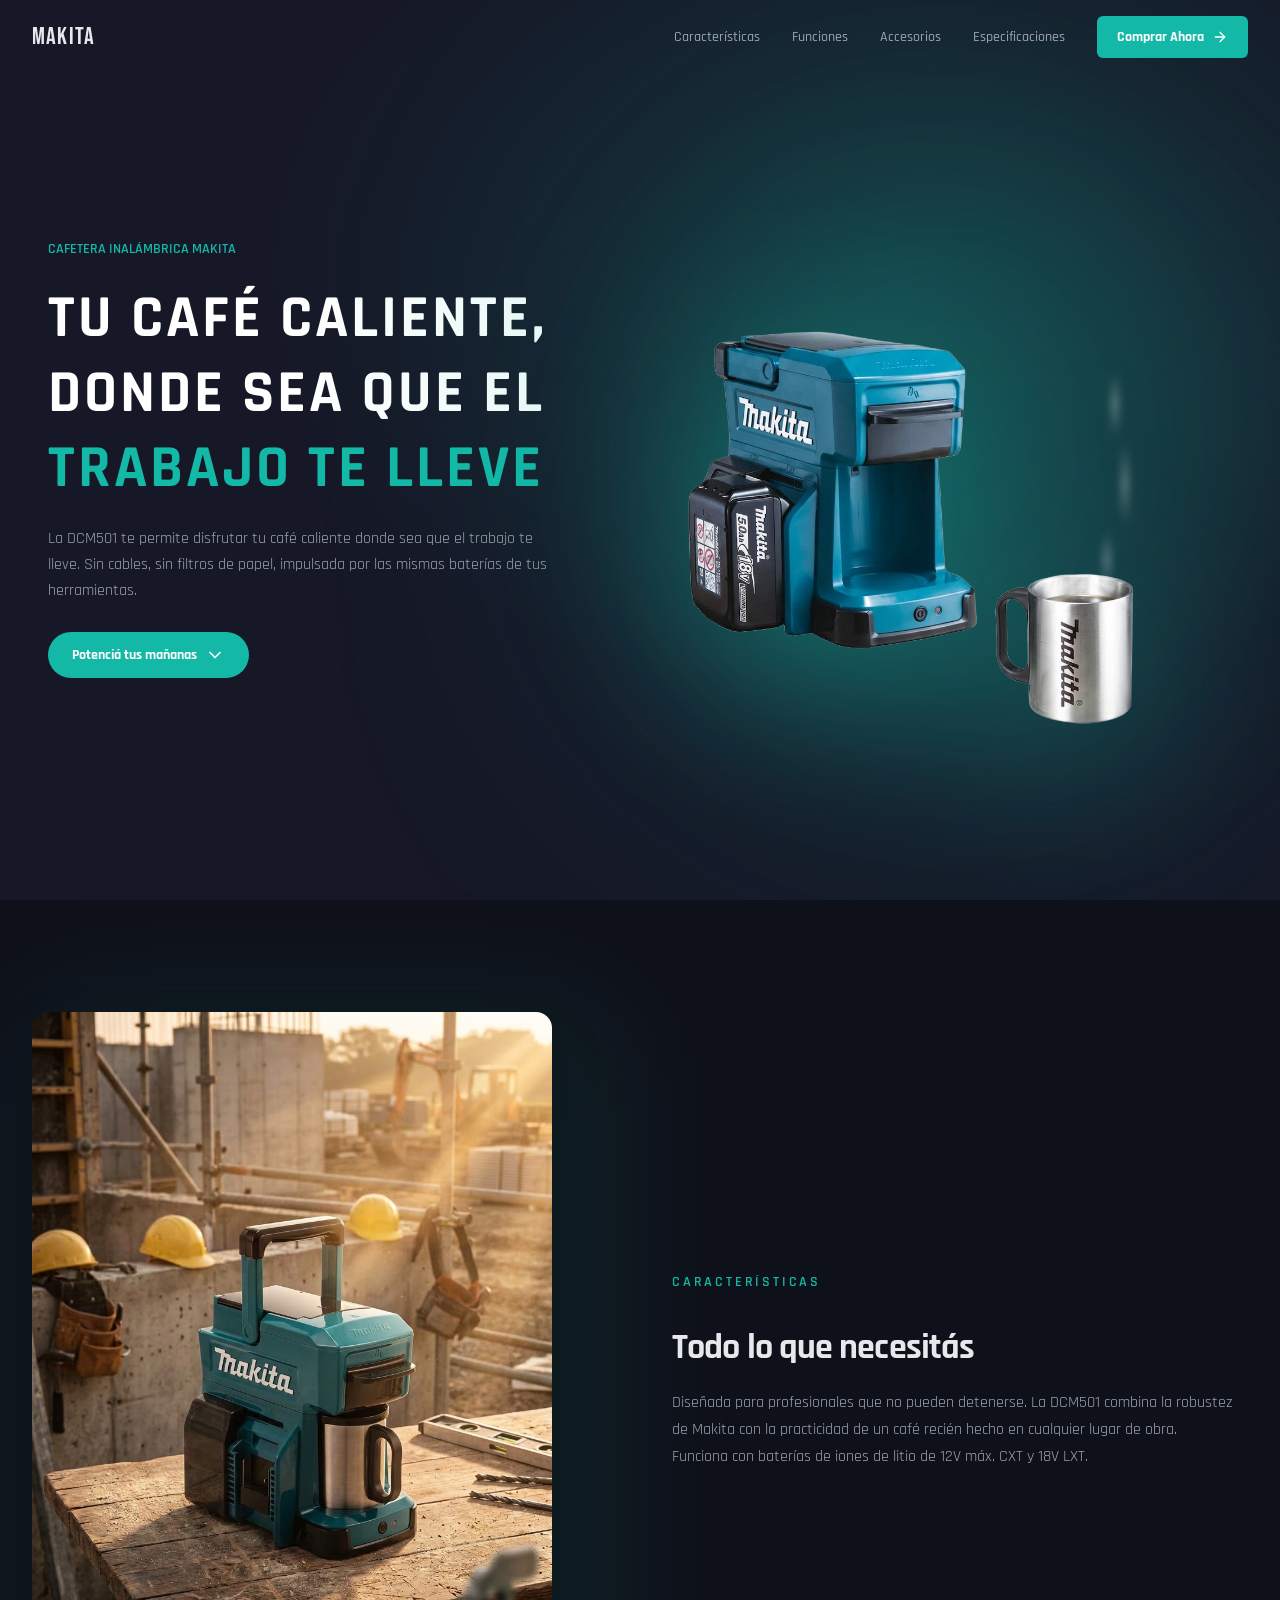
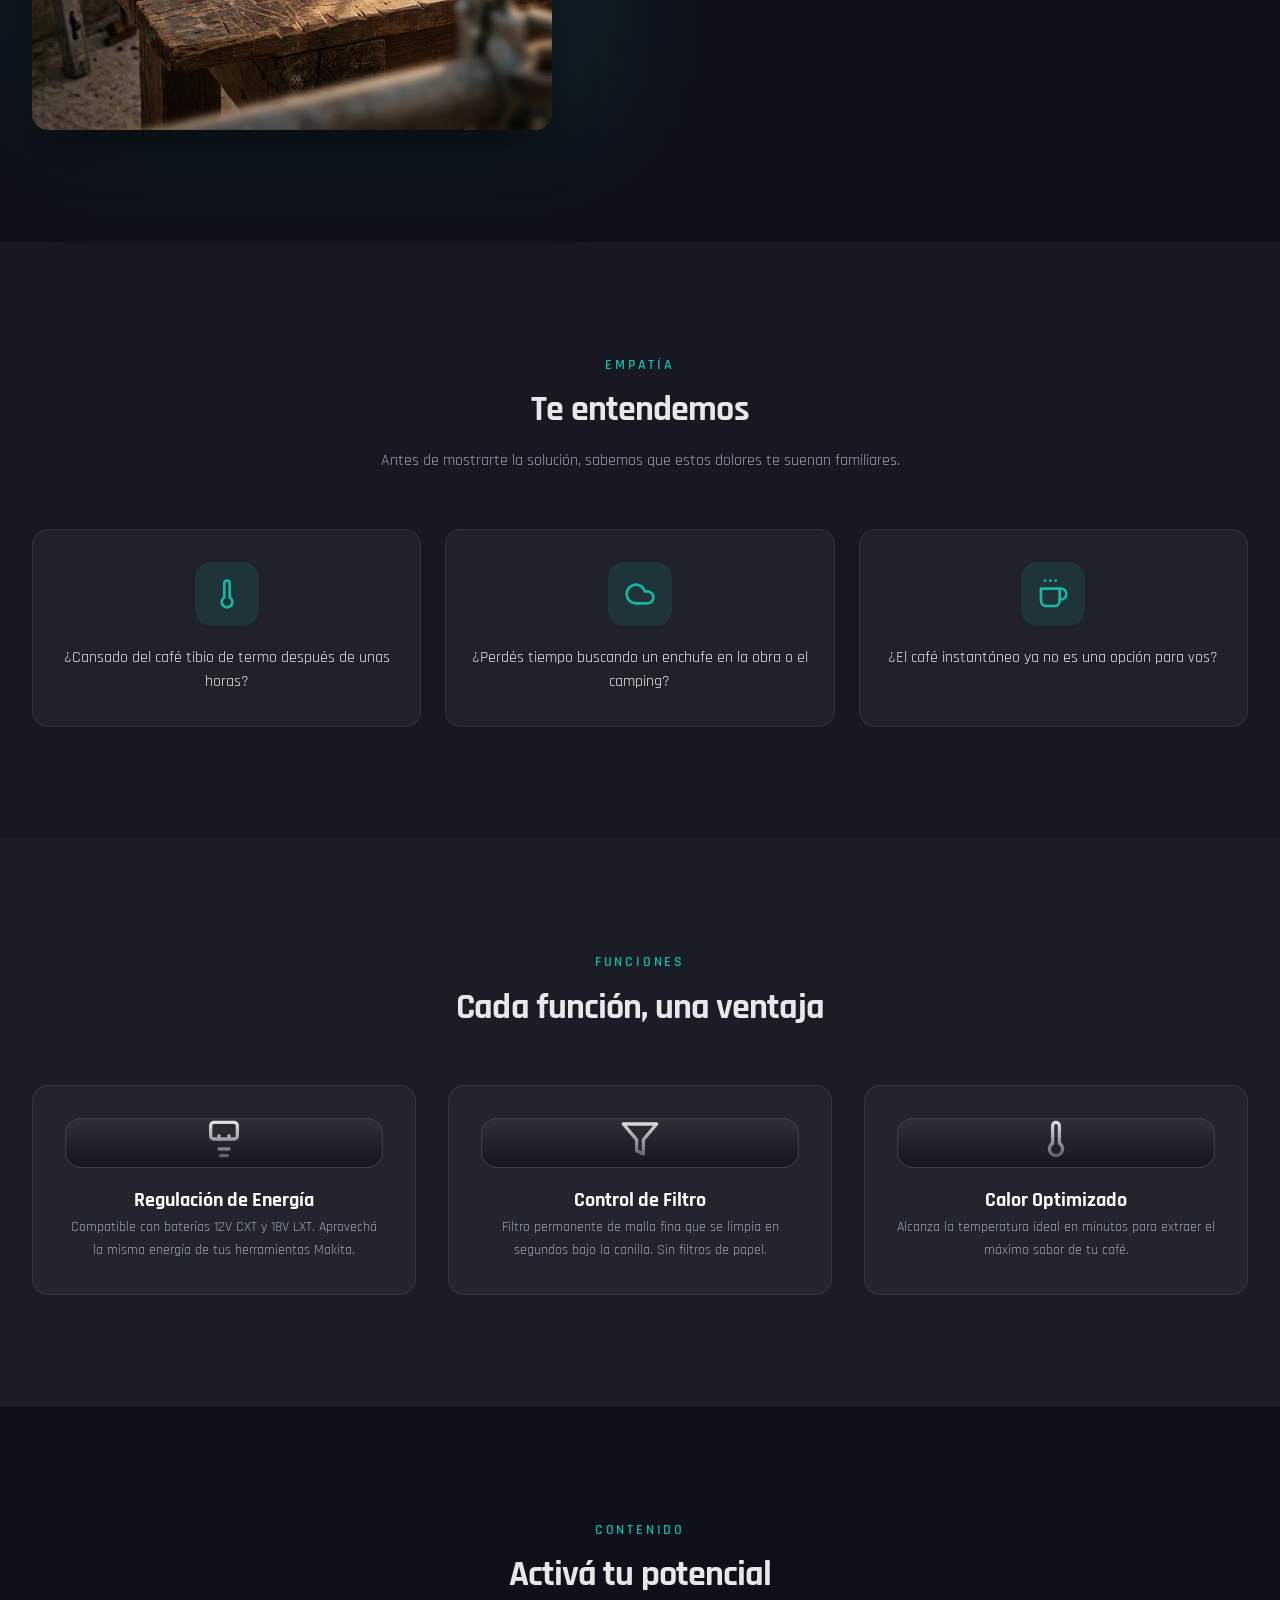
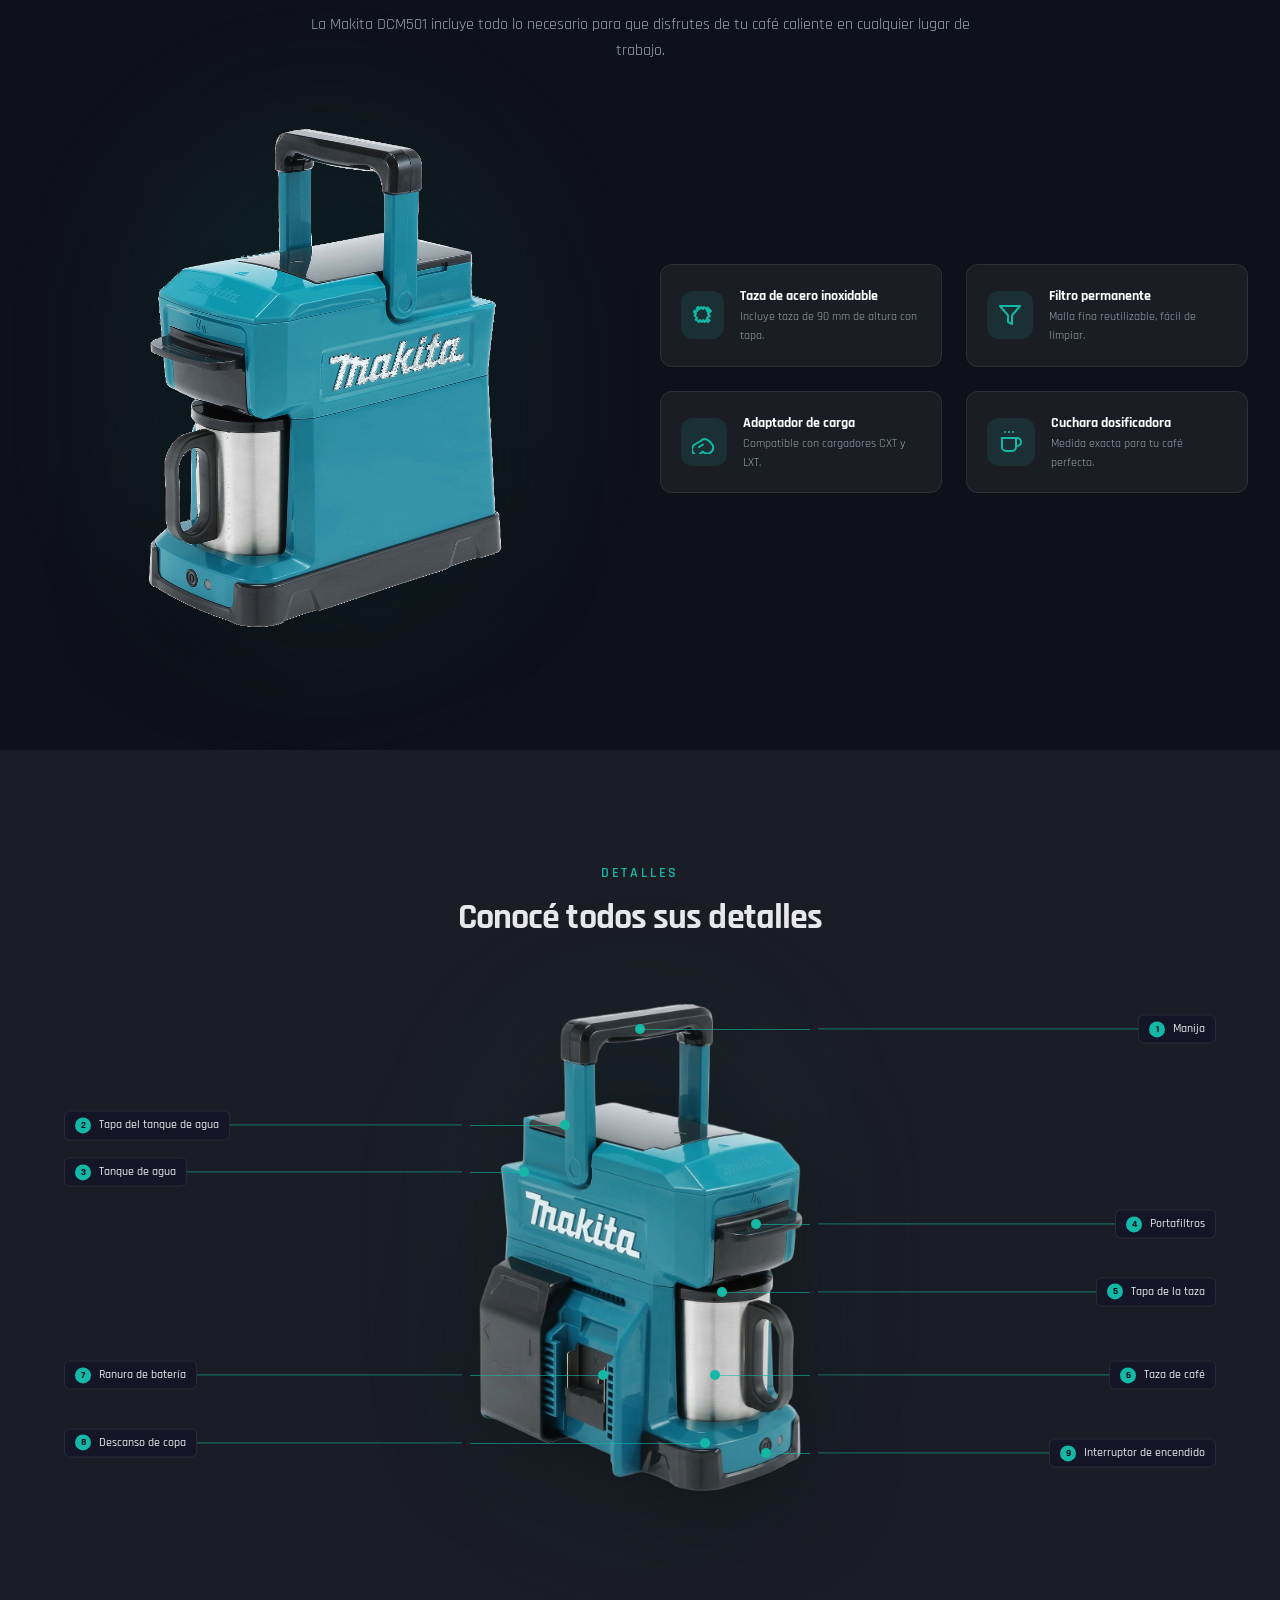
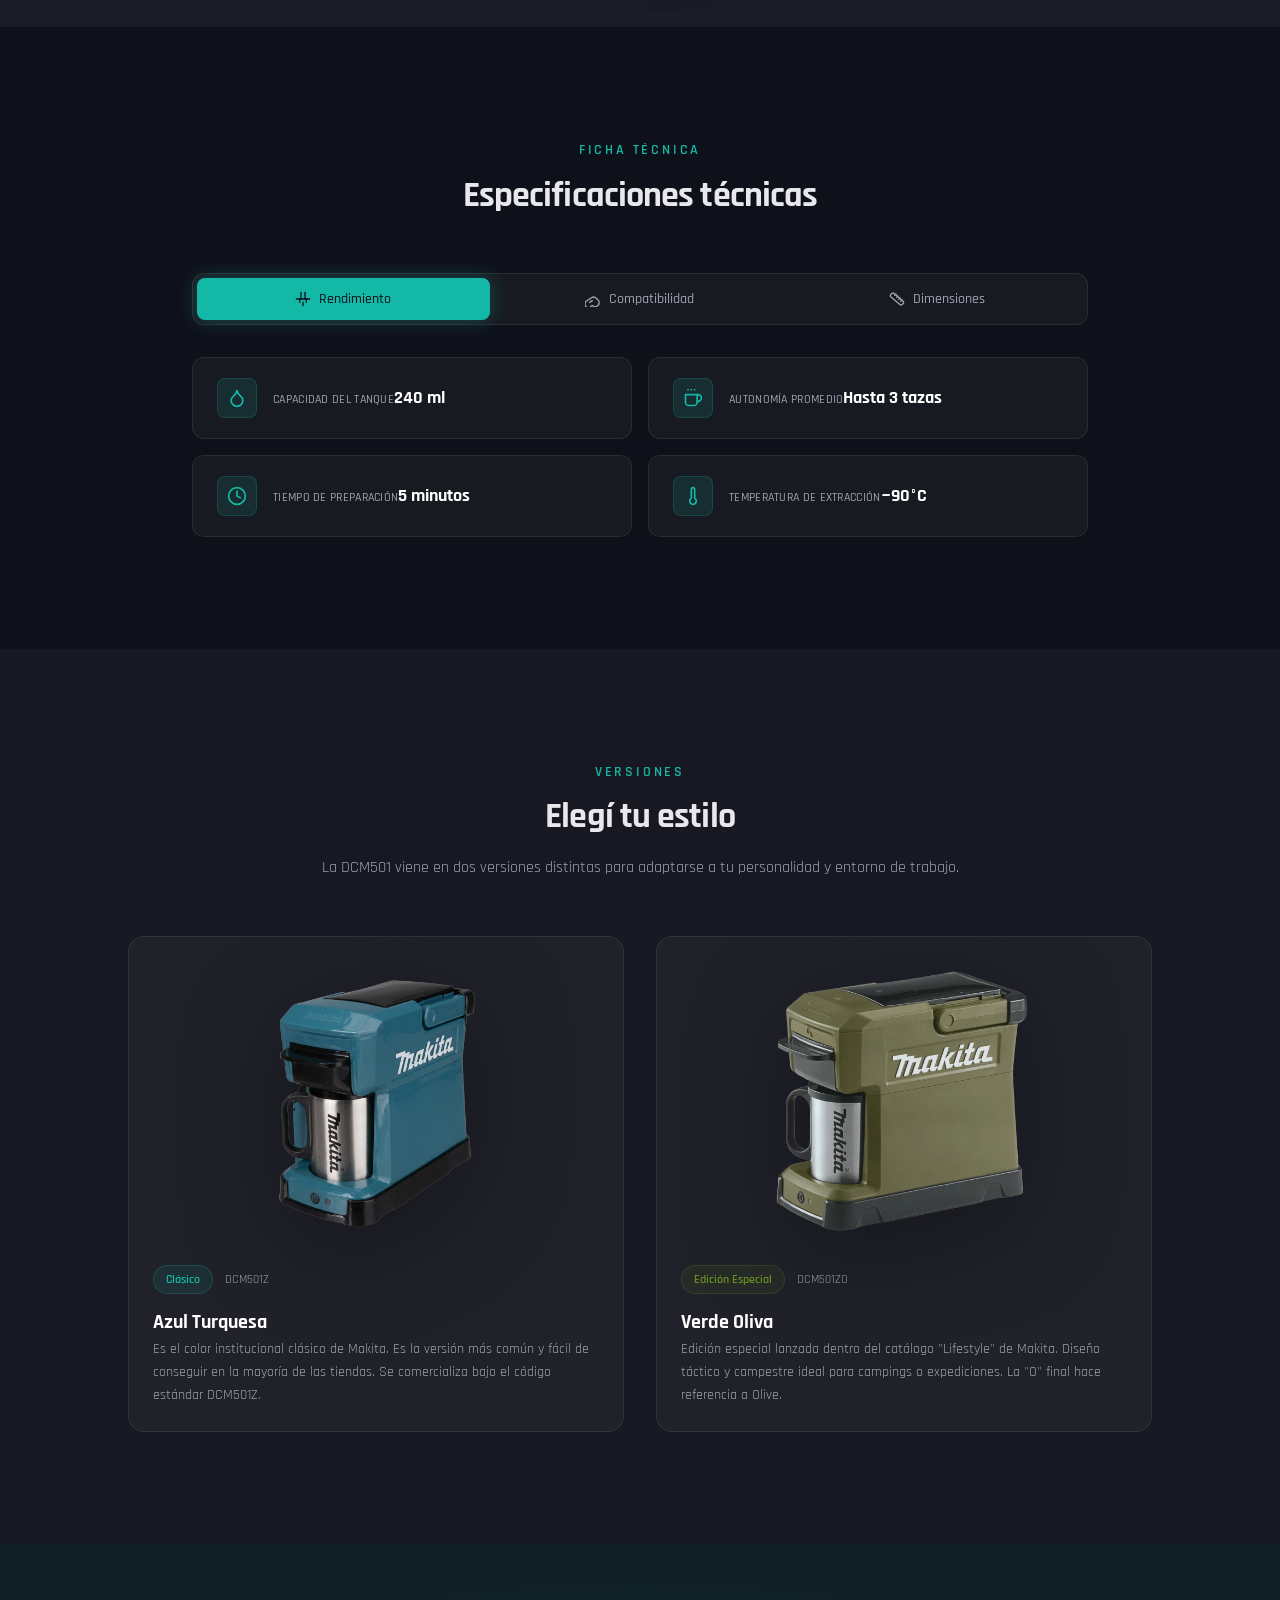
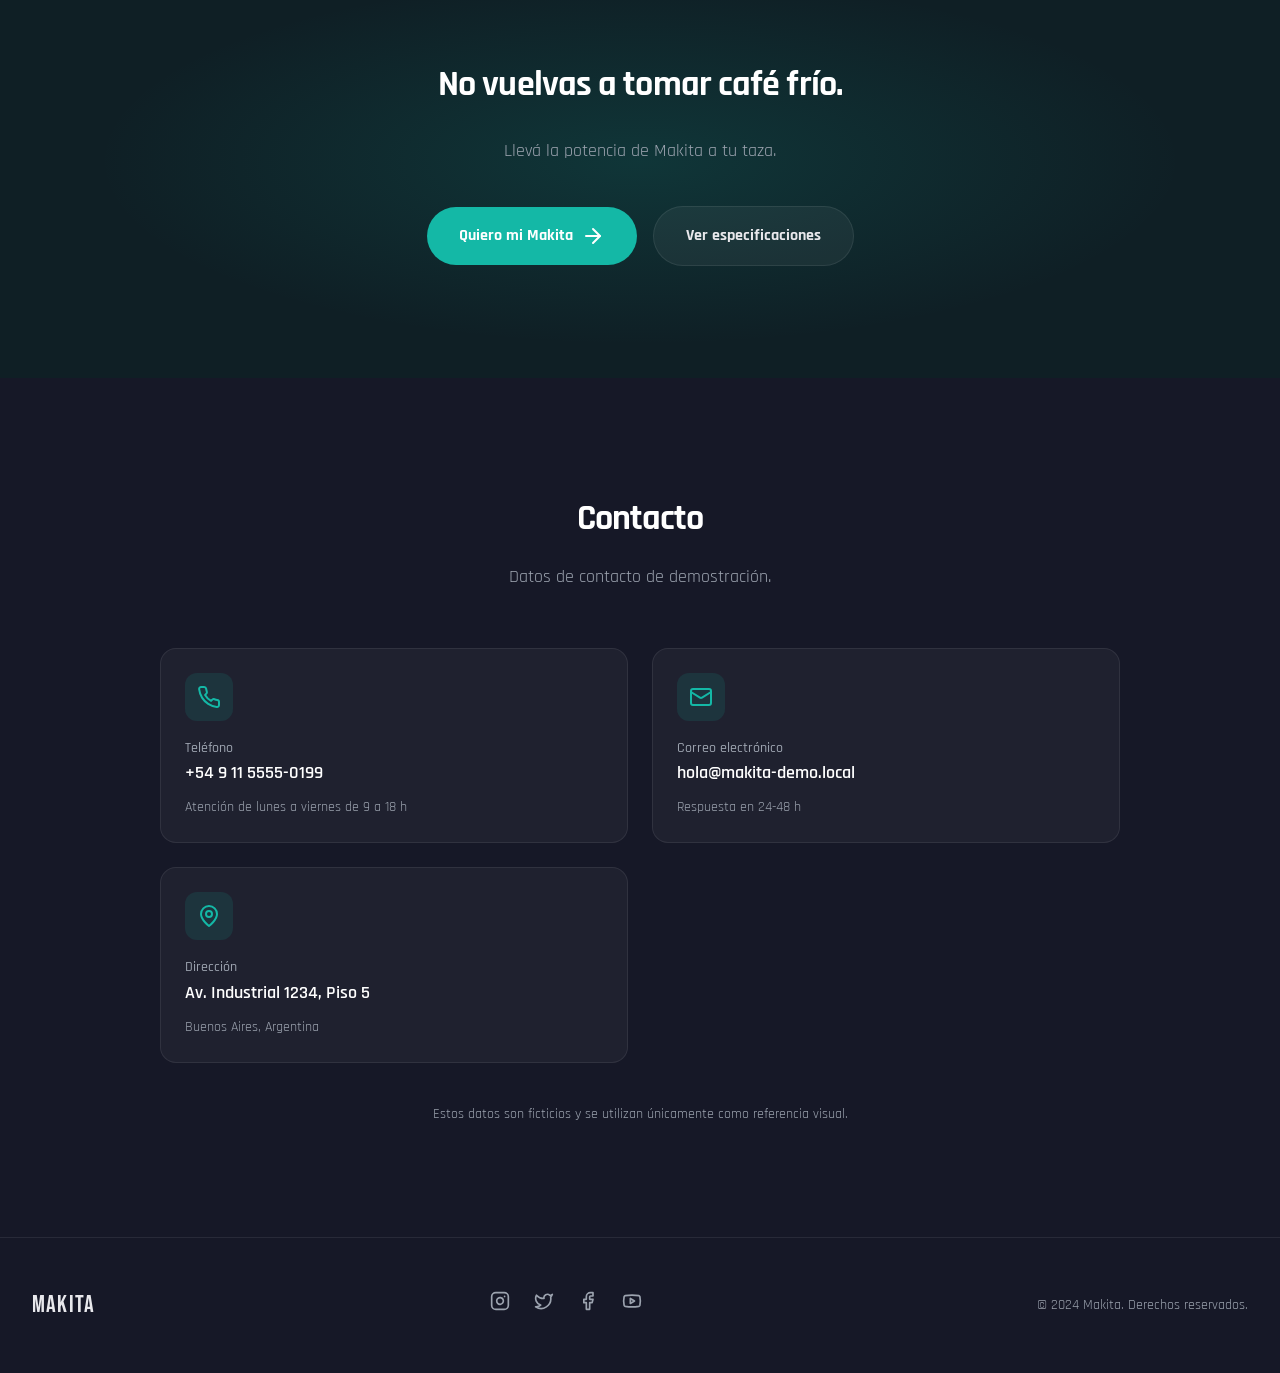
==== commit 2d27f7ab: "Add files via upload" ====
--- a/index.html
+++ b/index.html
@@ -9,574 +9,7 @@
 <link rel="preconnect" href="https://fonts.gstatic.com" crossorigin>
 <link href="https://fonts.googleapis.com/css2?family=Bebas+Neue&family=Rajdhani:wght@400;500;600;700&display=swap" rel="stylesheet">
 <link href="https://fonts.cdnfonts.com/css/la-femme-makita" rel="stylesheet">
-<style>
-/* ============================================
-   MAKITA DCM501 - Landing Page Styles
-   ============================================ */
-
-/* Reset & Base */
-*,*::before,*::after{box-sizing:border-box;margin:0;padding:0}
-html{scroll-behavior:smooth}
-body{font-family:'Rajdhani',system-ui,sans-serif;background:#0f111a;color:#e8e8ec;line-height:1.6;overflow-x:hidden}
-a{text-decoration:none;color:inherit}
-img{max-width:100%;height:auto;display:block}
-ul{list-style:none}
-button{border:none;background:none;cursor:pointer;font-family:inherit}
-
-/* Fonts */
-@import url('https://fonts.googleapis.com/css2?family=Bebas+Neue&family=Rajdhani:wght@400;500;600;700&display=swap');
-@import url('https://fonts.cdnfonts.com/css/la-femme-makita');
-
-/* Tokens */
-:root{
-  --teal:#14b8a6;
-  --teal-glow:rgba(20,184,166,0.45);
-  --teal-soft:rgba(20,184,166,0.12);
-  --bg:#0f111a;
-  --bg-light:#161827;
-  --bg-card:#1a1d2e;
-  --text:#e8e8ec;
-  --text-muted:#9ca3af;
-  --border:rgba(255,255,255,0.08);
-  --radius:0.625rem;
-}
-
-/* Utility layout */
-.container{max-width:80rem;margin:0 auto;padding:0 1rem}
-@media(min-width:640px){.container{padding:0 1.5rem}}
-@media(min-width:1024px){.container{padding:0 2rem}}
-
-.flex{display:flex}
-.items-center{align-items:center}
-.justify-center{justify-content:center}
-.justify-between{justify-content:space-between}
-.gap-2{gap:0.5rem}
-.gap-3{gap:0.75rem}
-.gap-4{gap:1rem}
-.gap-5{gap:1.25rem}
-.gap-6{gap:1.5rem}
-.gap-8{gap:2rem}
-.gap-10{gap:2.5rem}
-.gap-12{gap:3rem}
-
-.grid{display:grid}
-.gap-6{gap:1.5rem}
-@media(min-width:640px){.sm\:grid-cols-2{grid-template-columns:repeat(2,minmax(0,1fr))}}
-@media(min-width:768px){.md\:grid-cols-3{grid-template-columns:repeat(3,minmax(0,1fr))}}
-@media(min-width:1024px){.lg\:grid-cols-2{grid-template-columns:repeat(2,minmax(0,1fr))}}
-
-.text-center{text-align:center}
-.mx-auto{margin-left:auto;margin-right:auto}
-.max-w-xs{max-width:20rem}
-.max-w-sm{max-width:24rem}
-.max-w-md{max-width:28rem}
-.max-w-lg{max-width:32rem}
-.max-w-xl{max-width:36rem}
-.max-w-2xl{max-width:42rem}
-.max-w-4xl{max-width:56rem}
-.max-w-5xl{max-width:64rem}
-.max-w-6xl{max-width:72rem}
-.max-w-7xl{max-width:80rem}
-
-/* Typography */
-.text-xs{font-size:0.75rem}
-.text-sm{font-size:0.875rem}
-.text-base{font-size:1rem}
-.text-lg{font-size:1.125rem}
-.text-xl{font-size:1.25rem}
-.text-2xl{font-size:1.5rem}
-.text-3xl{font-size:1.875rem}
-.text-4xl{font-size:2.25rem}
-.text-5xl{font-size:3rem}
-@media(min-width:640px){.sm\:text-4xl{font-size:2.25rem}.sm\:text-5xl{font-size:3rem}}
-@media(min-width:1024px){.lg\:text-6xl{font-size:3.75rem}}
-
-.font-light{font-weight:300}
-.font-medium{font-weight:500}
-.font-semibold{font-weight:600}
-.font-bold{font-weight:700}
-
-.tracking-tight{letter-spacing:-0.025em}
-.tracking-wide{letter-spacing:0.025em}
-.tracking-wider{letter-spacing:0.05em}
-.tracking-[0.2em]{letter-spacing:0.2em}
-
-.leading-relaxed{line-height:1.625}
-.leading-tight{line-height:1.25}
-
-.uppercase{text-transform:uppercase}
-.whitespace-nowrap{white-space:nowrap}
-
-/* Colors */
-.text-teal{color:var(--teal)}
-.text-white{color:#fff}
-.text-gray{color:var(--text-muted)}
-.text-muted{color:var(--text-muted)}
-
-/* Spacing */
-.p-1{padding:0.25rem}
-.p-3{padding:0.75rem}
-.p-4{padding:1rem}
-.p-5{padding:1.25rem}
-.p-6{padding:1.5rem}
-.p-8{padding:2rem}
-.px-4{padding-left:1rem;padding-right:1rem}
-.px-6{padding-left:1.5rem;padding-right:1.5rem}
-.px-8{padding-left:2rem;padding-right:2rem}
-.py-2{padding-top:0.5rem;padding-bottom:0.5rem}
-.py-3{padding-top:0.75rem;padding-bottom:0.75rem}
-.py-4{padding-top:1rem;padding-bottom:1rem}
-.py-5{padding-top:1.25rem;padding-bottom:1.25rem}
-.py-12{padding-top:3rem;padding-bottom:3rem}
-.py-20{padding-top:5rem;padding-bottom:5rem}
-.py-24{padding-top:6rem;padding-bottom:6rem}
-.pt-28{padding-top:7rem}
-.pb-24{padding-bottom:6rem}
-.mt-2{margin-top:0.5rem}
-.mt-3{margin-top:0.75rem}
-.mt-4{margin-top:1rem}
-.mt-6{margin-top:1.5rem}
-.mt-8{margin-top:2rem}
-.mt-10{margin-top:2.5rem}
-.mt-14{margin-top:3.5rem}
-.mb-3{margin-bottom:0.75rem}
-.mb-4{margin-bottom:1rem}
-.mb-6{margin-bottom:1.5rem}
-.mb-14{margin-bottom:3.5rem}
-
-/* Backgrounds */
-.bg-dark{background:var(--bg)}
-.bg-light{background:var(--bg-light)}
-.bg-card{background:var(--bg-card)}
-.bg-teal{background:var(--teal)}
-.bg-teal-10{background:var(--teal-soft)}
-.bg-transparent{background:transparent}
-.bg-white-5{background:rgba(255,255,255,0.05)}
-.bg-white-10{background:rgba(255,255,255,0.08)}
-
-/* Borders */
-.border{border:1px solid var(--border)}
-.border-teal{border-color:var(--teal)}
-.rounded-md{border-radius:calc(var(--radius) - 4px)}
-.rounded-lg{border-radius:var(--radius)}
-.rounded-xl{border-radius:0.75rem}
-.rounded-2xl{border-radius:1rem}
-.rounded-3xl{border-radius:1.5rem}
-.rounded-full{border-radius:9999px}
-
-/* Position */
-.fixed{position:fixed}
-.absolute{position:absolute}
-.relative{position:relative}
-.inset-0{top:0;right:0;bottom:0;left:0}
-.top-0{top:0}
-.left-0{left:0}
-.right-0{right:0}
-.z-10{z-index:10}
-.z-20{z-index:20}
-.z-30{z-index:30}
-.z-50{z-index:50}
-.overflow-hidden{overflow:hidden}
-
-/* Blur / glow */
-.backdrop-blur{backdrop-filter:blur(12px);-webkit-backdrop-filter:blur(12px)}
-.blur-3xl{filter:blur(64px)}
-
-/* Shadows / glows */
-.shadow-glow{box-shadow:0 0 32px 8px var(--teal-glow)}
-.drop-shadow{filter:drop-shadow(0 20px 50px rgba(0,0,0,0.3))}
-
-/* Animations */
-@keyframes float{
-  0%,100%{transform:translateY(0)}
-  50%{transform:translateY(-12px)}
-}
-@keyframes pulseGlow{
-  0%,100%{opacity:0.4;transform:scale(1)}
-  50%{opacity:0.7;transform:scale(1.05)}
-}
-@keyframes steamRise{
-  0%{transform:translateY(20px) scaleX(1);opacity:0}
-  30%{opacity:0.8}
-  100%{transform:translateY(-80px) scaleX(1.6);opacity:0}
-}
-@keyframes fadeInUp{
-  from{opacity:0;transform:translateY(24px)}
-  to{opacity:1;transform:translateY(0)}
-}
-
-.animate-float{animation:float 4s ease-in-out infinite}
-.animate-pulse-glow{animation:pulseGlow 3s ease-in-out infinite}
-.steam-1{animation:steamRise 3.2s ease-out infinite}
-.steam-2{animation:steamRise 3.8s ease-out infinite 0.6s}
-.steam-3{animation:steamRise 3.5s ease-out infinite 1.2s}
-
-/* Transitions */
-.transition-all{transition:all 0.3s ease}
-.transition-colors{transition:color,background-color,border-color 0.3s ease}
-.transition-opacity{transition:opacity 0.3s ease}
-.duration-300{transition-duration:0.3s}
-.duration-500{transition-duration:0.5s}
-.duration-700{transition-duration:0.7s}
-
-.hover\:scale-105:hover{transform:scale(1.05)}
-.group:hover .group-hover\:translate-y-1{transform:translateY(4px)}
-.group:hover .group-hover\:scale-105{transform:scale(1.05)}
-.group:hover .group-hover\:text-teal{color:var(--teal)}
-.group:hover .group-hover\:border-teal-20{border-color:rgba(20,184,166,0.2)}
-.group:hover .group-hover\:bg-white-10{background:rgba(255,255,255,0.08)}
-.group:hover .group-hover\:opacity-100{opacity:1}
-.group:hover .group-hover\:scale-110{transform:scale(1.1)}
-
-/* Buttons */
-.btn{
-  display:inline-flex;align-items:center;gap:0.5rem;
-  border-radius:9999px;padding:0.75rem 1.5rem;
-  font-weight:700;font-size:0.875rem;transition:all 0.3s ease;
-  cursor:pointer;
-}
-.btn-primary{
-  background:var(--teal);color:#fff;
-}
-.btn-primary:hover{
-  transform:scale(1.05);box-shadow:0 0 32px 8px var(--teal-glow);
-}
-.btn-outline{
-  border:1px solid var(--border);background:rgba(255,255,255,0.05);color:var(--text);
-}
-.btn-outline:hover{
-  background:rgba(255,255,255,0.08);
-}
-
-/* Card */
-.card{
-  border-radius:1rem;border:1px solid var(--border);
-  background:rgba(255,255,255,0.04);padding:1.5rem;
-  transition:all 0.3s ease;
-}
-.card:hover{
-  border-color:rgba(20,184,166,0.2);background:rgba(255,255,255,0.06);
-}
-
-/* Icon box */
-.icon-box{
-  width:3.5rem;height:3.5rem;border-radius:0.75rem;
-  background:var(--teal-soft);color:var(--teal);
-  display:flex;align-items:center;justify-content:center;
-}
-
-/* Navbar */
-.navbar{
-  position:fixed;top:0;left:0;right:0;z-index:50;
-  transition:all 0.3s ease;
-}
-.navbar.scrolled{
-  background:rgba(21,23,40,0.9);backdrop-filter:blur(12px);
-  border-bottom:1px solid var(--border);
-}
-.navbar-inner{
-  max-width:80rem;margin:0 auto;padding:1rem 1rem;
-  display:flex;align-items:center;justify-content:space-between;
-}
-@media(min-width:640px){.navbar-inner{padding:1rem 1.5rem}}
-@media(min-width:1024px){.navbar-inner{padding:1rem 2rem}}
-
-.logo{font-family:'La Femme Makita','Bebas Neue',sans-serif;font-size:1.5rem;letter-spacing:0.05em;color:var(--text);text-transform:lowercase}
-
-.nav-links{display:none;align-items:center;gap:2rem}
-@media(min-width:768px){.nav-links{display:flex}}
-
-.nav-link{font-size:0.875rem;font-weight:500;color:var(--text-muted);transition:color 0.3s}
-.nav-link:hover{color:var(--text)}
-
-.mobile-btn{display:block;color:var(--text)}
-@media(min-width:768px){.mobile-btn{display:none}}
-
-.mobile-menu{
-  display:none;background:rgba(21,23,40,0.95);backdrop-filter:blur(12px);
-  border-top:1px solid var(--border);padding:1rem;
-}
-.mobile-menu.open{display:block}
-.mobile-menu a{display:block;padding:0.5rem 0;color:var(--text-muted);font-size:0.875rem;font-weight:500}
-.mobile-menu a.teal{color:var(--teal);font-weight:700}
-
-/* Hero */
-.hero{
-  position:relative;min-height:100vh;display:flex;align-items:center;
-  overflow:hidden;background:var(--bg-light);padding-top:7rem;padding-bottom:6rem;
-}
-.hero-glow{
-  position:absolute;inset:0;
-  background:radial-gradient(ellipse at 70% 30%,rgba(20,184,166,0.15),transparent 50%);
-}
-.hero-grid{
-  display:grid;gap:3rem;align-items:center;
-}
-@media(min-width:1024px){.hero-grid{grid-template-columns:1fr 1fr;gap:2rem}}
-
-.hero-img-wrap{
-  position:relative;display:flex;align-items:center;justify-content:center;
-  order:1;
-}
-@media(min-width:1024px){.hero-img-wrap{order:2}}
-
-.hero-text{order:2}
-@media(min-width:1024px){.hero-text{order:1}}
-
-.hero-img{
-  position:relative;z-index:10;animation:float 4s ease-in-out infinite;
-  filter:drop-shadow(0 40px 90px rgba(20,184,166,0.45));
-  max-width:36rem;width:100%;
-}
-
-.steam-wrap{
-  position:absolute;right:18%;top:35%;z-index:20;
-  display:flex;flex-direction:column;gap:0.5rem;pointer-events:none;
-}
-.steam{
-  width:0.375rem;border-radius:9999px;
-  background:linear-gradient(to top,transparent,rgba(255,255,255,0.4),transparent);
-  filter:blur(4px);
-}
-.steam:nth-child(1){height:4rem;animation:steamRise 3.2s ease-out infinite}
-.steam:nth-child(2){height:5rem;margin-left:10px;animation:steamRise 3.8s ease-out infinite 0.6s}
-.steam:nth-child(3){height:3.5rem;margin-left:-8px;animation:steamRise 3.5s ease-out infinite 1.2s}
-
-/* Sections */
-.section{padding:5rem 0}
-@media(min-width:640px){.section{padding:7rem 0}}
-
-.section-light{background:var(--bg)}
-.section-dark{background:var(--bg-light)}
-.section-teal{background:rgba(20,184,166,0.08)}
-
-.section-label{
-  font-size:0.875rem;font-weight:600;letter-spacing:0.2em;
-  text-transform:uppercase;color:var(--teal);display:block;
-}
-
-.section-title{
-  font-size:1.875rem;font-weight:700;letter-spacing:-0.025em;line-height:1.2;
-  margin-top:0.75rem;color:var(--text);
-}
-@media(min-width:640px){.section-title{font-size:2.25rem}}
-
-.section-sub{
-  margin-top:1rem;color:var(--text-muted);max-width:42rem;margin-left:auto;margin-right:auto;
-}
-
-/* Feature cards */
-.feature-grid{
-  display:grid;gap:1.5rem;
-}
-@media(min-width:640px){.feature-grid{grid-template-columns:repeat(2,1fr)}}
-@media(min-width:1024px){.feature-grid{grid-template-columns:repeat(3,1fr);gap:2rem}}
-
-.feature-card{
-  border-radius:1rem;border:1px solid var(--border);background:rgba(255,255,255,0.04);
-  padding:2rem;text-align:center;transition:all 0.3s ease;
-}
-.feature-card:hover{
-  border-color:rgba(20,184,166,0.2);background:rgba(255,255,255,0.06);
-}
-.feature-card .icon-box{
-  margin:0 auto 1.25rem;
-}
-
-/* Product details */
-.details-wrap{
-  display:none;grid-template-columns:1fr auto 1fr;gap:0;max-width:72rem;margin:0 auto;align-items:stretch;
-}
-@media(min-width:768px){.details-wrap{display:grid}}
-
-.details-img-wrap{
-  position:relative;width:280px;
-}
-@media(min-width:1024px){.details-img-wrap{width:340px}}
-
-.details-img{width:100%;position:relative;z-index:10;filter:drop-shadow(0 20px 50px rgba(0,0,0,0.4))}
-
-.details-left,.details-right{position:relative;height:100%;min-height:520px}
-
-.detail-tag{
-  position:absolute;left:0;right:0;display:flex;align-items:center;width:100%;cursor:pointer;
-  transform:translateY(-50%);
-}
-.detail-tag.left{padding-right:0.5rem}
-.detail-tag.right{padding-left:0.5rem}
-
-.detail-badge{
-  display:inline-flex;align-items:center;gap:0.5rem;flex-shrink:0;
-  font-size:0.75rem;font-weight:500;white-space:nowrap;
-  padding:0.25rem 0.625rem;border-radius:0.375rem;border:1px solid var(--border);
-  background:rgba(21,23,40,0.9);color:var(--text);transition:all 0.3s ease;
-}
-.detail-badge:hover, .detail-badge.active{
-  background:var(--teal);color:var(--bg);border-color:var(--teal);
-  box-shadow:0 0 20px rgba(20,184,166,0.5);
-}
-.detail-badge .num{
-  width:1rem;height:1rem;border-radius:9999px;display:flex;align-items:center;justify-content:center;
-  font-size:0.625rem;font-weight:700;background:var(--teal);color:var(--bg);
-}
-.detail-badge:hover .num, .detail-badge.active .num{
-  background:var(--bg);color:var(--teal);
-}
-
-.line{
-  flex:1;height:1px;background:rgba(20,184,166,0.6);transition:all 0.3s ease;min-width:20px;
-}
-.detail-tag:hover .line, .detail-tag.active .line{
-  background:var(--teal);box-shadow:0 0 8px rgba(20,184,166,0.8);
-}
-
-/* Hotspots on image */
-.hotspot-wrap{position:absolute;inset:0}
-.hotspot{
-  position:absolute;width:0.625rem;height:0.625rem;border-radius:9999px;
-  background:var(--teal);border:2px solid rgba(20,184,166,0.4);transform:translate(-50%,-50%);z-index:30;
-  transition:all 0.3s ease;
-}
-.hotspot:hover, .hotspot.active{
-  width:1rem;height:1rem;box-shadow:0 0 20px rgba(20,184,166,0.9);border-width:4px;
-  animation:pulse 1s infinite;
-}
-@keyframes pulse{
-  0%,100%{box-shadow:0 0 0 0 rgba(20,184,166,0.5)}
-  50%{box-shadow:0 0 0 8px rgba(20,184,166,0)}
-}
-
-.img-line{
-  position:absolute;height:1px;z-index:20;background:rgba(20,184,166,0.6);transition:all 0.3s ease;
-}
-.img-line:hover, .img-line.active{
-  background:var(--teal);box-shadow:0 0 8px rgba(20,184,166,0.8);
-}
-
-/* Mobile details list */
-.details-mobile{
-  display:grid;grid-template-columns:repeat(2,1fr);gap:0.75rem;margin-top:2.5rem;
-}
-@media(min-width:768px){.details-mobile{display:none}}
-
-.details-mobile-item{
-  display:flex;align-items:center;gap:0.75rem;
-  border-radius:0.75rem;border:1px solid var(--border);background:rgba(255,255,255,0.04);
-  padding:0.75rem 1rem;
-}
-
-/* Tabs */
-.tabs-list{
-  display:grid;grid-template-columns:repeat(3,1fr);gap:0.25rem;
-  background:rgba(255,255,255,0.04);border:1px solid var(--border);padding:0.25rem;
-  border-radius:0.75rem;margin-bottom:2rem;
-}
-.tab-btn{
-  display:flex;align-items:center;justify-content:center;gap:0.5rem;
-  padding:0.75rem 0.5rem;border-radius:0.5rem;font-size:0.875rem;font-weight:500;
-  color:var(--text-muted);background:transparent;transition:all 0.3s ease;border:none;
-  cursor:pointer;
-}
-.tab-btn.active{
-  background:var(--teal);color:var(--bg);box-shadow:0 0 20px rgba(20,184,166,0.3);
-}
-.tab-content{display:none}
-.tab-content.active{display:block}
-
-/* Spec items */
-.spec-item{
-  display:flex;align-items:center;gap:1rem;
-  border-radius:0.75rem;border:1px solid var(--border);background:rgba(255,255,255,0.04);
-  padding:1.25rem 1.5rem;transition:all 0.3s ease;
-}
-.spec-item:hover{
-  border-color:rgba(20,184,166,0.2);background:rgba(255,255,255,0.06);
-}
-.spec-icon{
-  width:2.5rem;height:2.5rem;border-radius:0.5rem;
-  background:var(--teal-soft);border:1px solid rgba(20,184,166,0.2);
-  display:flex;align-items:center;justify-content:center;color:var(--teal);flex-shrink:0;
-}
-
-/* Version cards */
-.version-card{
-  border-radius:1rem;border:1px solid var(--border);background:rgba(255,255,255,0.04);
-  padding:1.5rem;transition:all 0.3s ease;
-}
-.version-card:hover{
-  border-color:rgba(20,184,166,0.3);background:rgba(255,255,255,0.06);
-}
-.version-img-wrap{
-  position:relative;display:flex;align-items:center;justify-content:center;margin-bottom:1.5rem;
-}
-.version-img{
-  display:block;max-width:280px;width:100%;height:auto;
-  filter:drop-shadow(0 20px 50px rgba(0,0,0,0.3));
-  transition:transform 0.5s ease;
-}
-.version-card:hover .version-img{transform:scale(1.05)}
-.version-glow{
-  position:absolute;inset:0;border-radius:9999px;opacity:0;transition:opacity 0.5s ease;
-  background:rgba(20,184,166,0.05);filter:blur(64px);
-}
-.version-card:hover .version-glow{opacity:1}
-
-.badge{
-  display:inline-flex;align-items:center;border-radius:9999px;
-  padding:0.25rem 0.75rem;font-size:0.75rem;font-weight:600;
-  border:1px solid;
-}
-.badge-classic{border-color:rgba(20,184,166,0.2);background:rgba(20,184,166,0.1);color:var(--teal)}
-.badge-olive{border-color:rgba(107,142,35,0.2);background:rgba(107,142,35,0.1);color:#6b8e23}
-
-/* Contact */
-.contact-card{
-  border-radius:1rem;border:1px solid var(--border);background:rgba(255,255,255,0.04);
-  padding:1.5rem;transition:all 0.3s ease;
-}
-.contact-card:hover{background:rgba(255,255,255,0.06)}
-
-/* Footer */
-.footer{
-  border-top:1px solid var(--border);background:var(--bg-light);padding:3rem 0;
-}
-.footer-inner{
-  display:flex;flex-direction:column;align-items:center;gap:1.5rem;
-}
-@media(min-width:768px){.footer-inner{flex-direction:row;justify-content:space-between}}
-
-.socials{display:flex;align-items:center;gap:1.5rem}
-.socials a{color:var(--text-muted);transition:color 0.3s}
-.socials a:hover{color:var(--teal)}
-
-/* Scroll reveal */
-.reveal{opacity:0;transform:translateY(24px);transition:all 0.7s ease}
-.reveal.visible{opacity:1;transform:translateY(0)}
-
-/* Reveal delays */
-.delay-100{transition-delay:0.1s}
-.delay-200{transition-delay:0.2s}
-.delay-300{transition-delay:0.3s}
-.delay-400{transition-delay:0.4s}
-.delay-500{transition-delay:0.5s}
-
-/* SVG icons inline sizing */
-.icon-sm{width:1rem;height:1rem}
-.icon-md{width:1.25rem;height:1.25rem}
-.icon-lg{width:1.5rem;height:1.5rem}
-.icon-xl{width:2rem;height:2rem}
-.icon-2xl{width:2.5rem;height:2.5rem}
-.icon-3xl{width:3rem;height:3rem}
-.icon-4xl{width:4rem;height:4rem}
-
-/* Hide/show responsive */
-.hidden{display:none}
-@media(min-width:768px){.md\:hidden{display:none}}
-@media(min-width:768px){.md\:flex{display:flex}}
-@media(min-width:768px){.md\:grid{display:grid}}
-@media(min-width:768px){.md\:grid-cols-3{grid-template-columns:repeat(3,1fr)}}
-
-</style>
+<link rel="stylesheet" href="css/style.css">
 </head>
 <body>
 
@@ -650,17 +83,17 @@
 <!-- ========== ABOUT ========== -->
 <section id="about" class="section section-light">
   <div class="container">
-    <div class="grid gap-12 lg:grid-cols-2 items-center">
-      <div class="flex items-center justify-center reveal">
-        <div class="relative">
+    <div class="about-grid">
+      <div class="about-media reveal">
+        <div style="position:relative;width:100%">
           <div class="absolute inset-0 rounded-3xl blur-3xl" style="background:rgba(20,184,166,0.1)"></div>
-          <img src="assets/makita-construction-bg.png" alt="Makita DCM501 en obra de construcción" width="1024" height="1024" class="relative w-full max-w-md rounded-2xl drop-shadow" loading="lazy">
-        </div>
-      </div>
-      <div class="flex flex-col gap-5 reveal">
+          <img src="assets/makita-construction-bg.png" alt="Makita DCM501 en obra de construcción" class="about-img" loading="lazy">
+        </div>
+      </div>
+      <div class="about-text reveal">
         <span class="section-label">Características</span>
         <h2 class="section-title">Todo lo que necesitás</h2>
-        <p class="text-base text-muted leading-relaxed max-w-lg">
+        <p style="font-size:1rem;color:var(--text-muted);line-height:1.7">
           Diseñada para profesionales que no pueden detenerse. La DCM501 combina la robustez de Makita con la practicidad de un café recién hecho en cualquier lugar de obra. Funciona con baterías de iones de litio de 12V máx. CXT y 18V LXT.
         </p>
       </div>
@@ -676,24 +109,24 @@
       <h2 class="section-title">Te entendemos</h2>
       <p class="section-sub">Antes de mostrarte la solución, sabemos que estos dolores te suenan familiares.</p>
     </div>
-    <div class="grid gap-6 sm:grid-cols-3">
-      <div class="card text-center flex flex-col items-center gap-5 reveal">
-        <div class="icon-box icon-4xl">
+    <div class="pain-grid">
+      <div class="pain-card reveal">
+        <div class="pain-icon">
           <svg xmlns="http://www.w3.org/2000/svg" width="32" height="32" viewBox="0 0 24 24" fill="none" stroke="currentColor" stroke-width="2" stroke-linecap="round" stroke-linejoin="round"><path d="M14 4v10.54a4 4 0 1 1-4 0V4a2 2 0 0 1 4 0Z"/></svg>
         </div>
-        <p class="text-lg font-medium text-white leading-relaxed">¿Cansado del café tibio de termo después de unas horas?</p>
-      </div>
-      <div class="card text-center flex flex-col items-center gap-5 reveal delay-100">
-        <div class="icon-box icon-4xl">
-          <svg xmlns="http://www.w3.org/2000/svg" width="32" height="32" viewBox="0 0 24 24" fill="none" stroke="currentColor" stroke-width="2" stroke-linecap="round" stroke-linejoin="round"><path d="M10.8 21.6a6 6 0 0 0 10.4-4.2c0-1.5-.7-3-2-4.2l-2.2-2.2a6 6 0 0 0-4.2-2c-1.5 0-3 .7-4.2 2L2 15a6 6 0 0 0 4.2 10.4Z"/><path d="m7 17 4-2.5"/></svg>
-        </div>
-        <p class="text-lg font-medium text-white leading-relaxed">¿Perdés tiempo buscando un enchufe en la obra o el camping?</p>
-      </div>
-      <div class="card text-center flex flex-col items-center gap-5 reveal delay-200">
-        <div class="icon-box icon-4xl">
+        <p>¿Cansado del café tibio de termo después de unas horas?</p>
+      </div>
+      <div class="pain-card reveal delay-100">
+        <div class="pain-icon">
+          <svg xmlns="http://www.w3.org/2000/svg" width="32" height="32" viewBox="0 0 24 24" fill="none" stroke="currentColor" stroke-width="2" stroke-linecap="round" stroke-linejoin="round"><path d="M17.5 19H9a7 7 0 1 1 6.71-9h1.79a4.5 4.5 0 0 1 0 9Z"/></svg>
+        </div>
+        <p>¿Perdés tiempo buscando un enchufe en la obra o el camping?</p>
+      </div>
+      <div class="pain-card reveal delay-200">
+        <div class="pain-icon">
           <svg xmlns="http://www.w3.org/2000/svg" width="32" height="32" viewBox="0 0 24 24" fill="none" stroke="currentColor" stroke-width="2" stroke-linecap="round" stroke-linejoin="round"><path d="M17 8h1a4 4 0 1 1 0 8h-1"/><path d="M3 8h14v9a4 4 0 0 1-4 4H7a4 4 0 0 1-4-4Z"/><line x1="6" x2="6.01" y1="2" y2="2"/><line x1="10" x2="10.01" y1="2" y2="2"/><line x1="14" x2="14.01" y1="2" y2="2"/></svg>
         </div>
-        <p class="text-lg font-medium text-white leading-relaxed">¿El café instantáneo ya no es una opción para vos?</p>
+        <p>¿El café instantáneo ya no es una opción para vos?</p>
       </div>
     </div>
   </div>
@@ -989,7 +422,7 @@
     </div>
     <div class="grid gap-6 sm:grid-cols-2 lg:grid-cols-3">
       <div class="contact-card reveal">
-        <div class="mb-4 inline-flex items-center justify-center rounded-xl bg-teal-10 p-3">
+        <div class="contact-icon">
           <svg xmlns="http://www.w3.org/2000/svg" width="24" height="24" viewBox="0 0 24 24" fill="none" stroke="currentColor" stroke-width="2" stroke-linecap="round" stroke-linejoin="round"><path d="M22 16.92v3a2 2 0 0 1-2.18 2 19.79 19.79 0 0 1-8.63-3.07 19.5 19.5 0 0 1-6-6 19.79 19.79 0 0 1-3.07-8.67A2 2 0 0 1 4.11 2h3a2 2 0 0 1 2 1.72 12.84 12.84 0 0 0 .7 2.81 2 2 0 0 1-.45 2.11L8.09 9.91a16 16 0 0 0 6 6l1.27-1.27a2 2 0 0 1 2.11-.45 12.84 12.84 0 0 0 2.81.7A2 2 0 0 1 22 16.92z"/></svg>
         </div>
         <p class="text-sm font-medium text-muted">Teléfono</p>
@@ -997,7 +430,7 @@
         <p class="mt-2 text-sm text-muted">Atención de lunes a viernes de 9 a 18 h</p>
       </div>
       <div class="contact-card reveal delay-100">
-        <div class="mb-4 inline-flex items-center justify-center rounded-xl bg-teal-10 p-3">
+        <div class="contact-icon">
           <svg xmlns="http://www.w3.org/2000/svg" width="24" height="24" viewBox="0 0 24 24" fill="none" stroke="currentColor" stroke-width="2" stroke-linecap="round" stroke-linejoin="round"><rect width="20" height="16" x="2" y="4" rx="2"/><path d="m22 7-8.97 5.7a1.94 1.94 0 0 1-2.06 0L2 7"/></svg>
         </div>
         <p class="text-sm font-medium text-muted">Correo electrónico</p>
@@ -1005,7 +438,7 @@
         <p class="mt-2 text-sm text-muted">Respuesta en 24-48 h</p>
       </div>
       <div class="contact-card reveal delay-200">
-        <div class="mb-4 inline-flex items-center justify-center rounded-xl bg-teal-10 p-3">
+        <div class="contact-icon">
           <svg xmlns="http://www.w3.org/2000/svg" width="24" height="24" viewBox="0 0 24 24" fill="none" stroke="currentColor" stroke-width="2" stroke-linecap="round" stroke-linejoin="round"><path d="M20 10c0 6-8 12-8 12s-8-6-8-12a8 8 0 0 1 16 0Z"/><circle cx="12" cy="10" r="3"/></svg>
         </div>
         <p class="text-sm font-medium text-muted">Dirección</p>
@@ -1035,113 +468,6 @@
   </div>
 </footer>
 
-<script>
-// ========== Navbar scroll effect ==========
-const navbar = document.getElementById('navbar');
-window.addEventListener('scroll', () => {
-  if (window.scrollY > 40) {
-    navbar.classList.add('scrolled');
-    navbar.style.background = 'rgba(21,23,40,0.9)';
-  } else {
-    navbar.classList.remove('scrolled');
-    navbar.style.background = 'transparent';
-  }
-});
-
-// ========== Mobile menu ==========
-const menuBtn = document.getElementById('menuBtn');
-const mobileMenu = document.getElementById('mobileMenu');
-const menuIcon = document.getElementById('menuIcon');
-const closeIcon = document.getElementById('closeIcon');
-let menuOpen = false;
-
-function toggleMenu() {
-  menuOpen = !menuOpen;
-  mobileMenu.classList.toggle('open', menuOpen);
-  menuIcon.classList.toggle('hidden', menuOpen);
-  closeIcon.classList.toggle('hidden', !menuOpen);
-}
-
-function closeMenu() {
-  menuOpen = false;
-  mobileMenu.classList.remove('open');
-  menuIcon.classList.remove('hidden');
-  closeIcon.classList.add('hidden');
-}
-
-menuBtn.addEventListener('click', toggleMenu);
-
-// ========== Tabs ==========
-const tabBtns = document.querySelectorAll('.tab-btn');
-const tabContents = document.querySelectorAll('.tab-content');
-
-tabBtns.forEach(btn => {
-  btn.addEventListener('click', () => {
-    const tab = btn.dataset.tab;
-    tabBtns.forEach(b => b.classList.remove('active'));
-    tabContents.forEach(c => c.classList.remove('active'));
-    btn.classList.add('active');
-    document.getElementById('tab-' + tab).classList.add('active');
-  });
-});
-
-// ========== Scroll reveal ==========
-const revealElements = document.querySelectorAll('.reveal');
-const revealObserver = new IntersectionObserver((entries) => {
-  entries.forEach(entry => {
-    if (entry.isIntersecting) {
-      entry.target.classList.add('visible');
-    }
-  });
-}, { threshold: 0.15 });
-
-revealElements.forEach(el => revealObserver.observe(el));
-
-// ========== Product details hover ==========
-const badges = document.querySelectorAll('.detail-badge');
-const hotspots = document.querySelectorAll('.hotspot');
-const imgLines = document.querySelectorAll('.img-line');
-const detailTags = document.querySelectorAll('.detail-tag');
-
-function setActive(id) {
-  badges.forEach(b => b.classList.toggle('active', b.dataset.id === id));
-  hotspots.forEach(h => h.classList.toggle('active', h.dataset.id === id));
-  imgLines.forEach(l => l.classList.toggle('active', l.dataset.id === id));
-  detailTags.forEach(t => {
-    const badge = t.querySelector('.detail-badge');
-    t.classList.toggle('active', badge && badge.dataset.id === id);
-  });
-}
-
-detailTags.forEach(t => {
-  t.addEventListener('mouseenter', () => {
-    const badge = t.querySelector('.detail-badge');
-    if (badge) setActive(badge.dataset.id);
-  });
-  t.addEventListener('mouseleave', () => setActive(null));
-});
-
-hotspots.forEach(h => {
-  h.addEventListener('mouseenter', () => setActive(h.dataset.id));
-  h.addEventListener('mouseleave', () => setActive(null));
-});
-
-// ========== Smooth scroll for anchor links ==========
-document.querySelectorAll('a[href^="#"]').forEach(anchor => {
-  anchor.addEventListener('click', function(e) {
-    const href = this.getAttribute('href');
-    if (href === '#') {
-      e.preventDefault();
-      return;
-    }
-    const target = document.querySelector(href);
-    if (target) {
-      e.preventDefault();
-      target.scrollIntoView({ behavior: 'smooth' });
-    }
-  });
-});
-
-</script>
+<script src="js/main.js" defer></script>
 </body>
 </html>
--- a/css/style.css
+++ b/css/style.css
@@ -0,0 +1,608 @@
+/* ============================================
+   MAKITA DCM501 - Landing Page Styles
+   ============================================ */
+
+/* Reset & Base */
+*,*::before,*::after{box-sizing:border-box;margin:0;padding:0}
+html{scroll-behavior:smooth}
+body{font-family:'Rajdhani',system-ui,sans-serif;background:#0f111a;color:#e8e8ec;line-height:1.6;overflow-x:hidden}
+a{text-decoration:none;color:inherit}
+img{max-width:100%;height:auto;display:block}
+ul{list-style:none}
+button{border:none;background:none;cursor:pointer;font-family:inherit}
+
+/* Fonts */
+@import url('https://fonts.googleapis.com/css2?family=Bebas+Neue&family=Rajdhani:wght@400;500;600;700&display=swap');
+@import url('https://fonts.cdnfonts.com/css/la-femme-makita');
+
+/* Tokens */
+:root{
+  --teal:#14b8a6;
+  --teal-glow:rgba(20,184,166,0.45);
+  --teal-soft:rgba(20,184,166,0.12);
+  --bg:#0f111a;
+  --bg-light:#161827;
+  --bg-card:#1a1d2e;
+  --text:#e8e8ec;
+  --text-muted:#9ca3af;
+  --border:rgba(255,255,255,0.08);
+  --radius:0.625rem;
+}
+
+/* Utility layout */
+.container{max-width:80rem;margin:0 auto;padding:0 1rem}
+@media(min-width:640px){.container{padding:0 1.5rem}}
+@media(min-width:1024px){.container{padding:0 2rem}}
+
+.flex{display:flex}
+.inline-flex{display:inline-flex}
+.flex-col{flex-direction:column}
+.flex-row{flex-direction:row}
+.flex-wrap{flex-wrap:wrap}
+.flex-1{flex:1 1 0%}
+.items-center{align-items:center}
+.items-start{align-items:flex-start}
+.items-end{align-items:flex-end}
+.justify-center{justify-content:center}
+.justify-between{justify-content:space-between}
+.justify-start{justify-content:flex-start}
+.justify-end{justify-content:flex-end}
+.gap-2{gap:0.5rem}
+.gap-3{gap:0.75rem}
+.gap-4{gap:1rem}
+.gap-5{gap:1.25rem}
+.gap-6{gap:1.5rem}
+.gap-8{gap:2rem}
+.gap-10{gap:2.5rem}
+.gap-12{gap:3rem}
+.pt-2{padding-top:0.5rem}
+.pt-4{padding-top:1rem}
+.pt-6{padding-top:1.5rem}
+.w-full{width:100%}
+.h-full{height:100%}
+.relative{position:relative}
+.absolute{position:absolute}
+.inset-0{top:0;right:0;bottom:0;left:0}
+.hidden{display:none}
+@media(min-width:640px){
+  .sm\:flex-row{flex-direction:row}
+  .sm\:flex-col{flex-direction:column}
+  .sm\:items-center{align-items:center}
+  .sm\:text-lg{font-size:1.125rem}
+}
+
+.grid{display:grid}
+.gap-6{gap:1.5rem}
+@media(min-width:640px){.sm\:grid-cols-2{grid-template-columns:repeat(2,minmax(0,1fr))}}
+@media(min-width:768px){.md\:grid-cols-3{grid-template-columns:repeat(3,minmax(0,1fr))}}
+@media(min-width:1024px){.lg\:grid-cols-2{grid-template-columns:repeat(2,minmax(0,1fr))}}
+
+.text-center{text-align:center}
+.mx-auto{margin-left:auto;margin-right:auto}
+.max-w-xs{max-width:20rem}
+.max-w-sm{max-width:24rem}
+.max-w-md{max-width:28rem}
+.max-w-lg{max-width:32rem}
+.max-w-xl{max-width:36rem}
+.max-w-2xl{max-width:42rem}
+.max-w-4xl{max-width:56rem}
+.max-w-5xl{max-width:64rem}
+.max-w-6xl{max-width:72rem}
+.max-w-7xl{max-width:80rem}
+
+/* Typography */
+.text-xs{font-size:0.75rem}
+.text-sm{font-size:0.875rem}
+.text-base{font-size:1rem}
+.text-lg{font-size:1.125rem}
+.text-xl{font-size:1.25rem}
+.text-2xl{font-size:1.5rem}
+.text-3xl{font-size:1.875rem}
+.text-4xl{font-size:2.25rem}
+.text-5xl{font-size:3rem}
+@media(min-width:640px){.sm\:text-4xl{font-size:2.25rem}.sm\:text-5xl{font-size:3rem}}
+@media(min-width:1024px){.lg\:text-6xl{font-size:3.75rem}}
+
+.font-light{font-weight:300}
+.font-medium{font-weight:500}
+.font-semibold{font-weight:600}
+.font-bold{font-weight:700}
+
+.tracking-tight{letter-spacing:-0.025em}
+.tracking-wide{letter-spacing:0.025em}
+.tracking-wider{letter-spacing:0.05em}
+.tracking-[0.2em]{letter-spacing:0.2em}
+
+.leading-relaxed{line-height:1.625}
+.leading-tight{line-height:1.25}
+
+.uppercase{text-transform:uppercase}
+.whitespace-nowrap{white-space:nowrap}
+
+/* Colors */
+.text-teal{color:var(--teal)}
+.text-white{color:#fff}
+.text-gray{color:var(--text-muted)}
+.text-muted{color:var(--text-muted)}
+
+/* Spacing */
+.p-1{padding:0.25rem}
+.p-3{padding:0.75rem}
+.p-4{padding:1rem}
+.p-5{padding:1.25rem}
+.p-6{padding:1.5rem}
+.p-8{padding:2rem}
+.px-4{padding-left:1rem;padding-right:1rem}
+.px-6{padding-left:1.5rem;padding-right:1.5rem}
+.px-8{padding-left:2rem;padding-right:2rem}
+.py-2{padding-top:0.5rem;padding-bottom:0.5rem}
+.py-3{padding-top:0.75rem;padding-bottom:0.75rem}
+.py-4{padding-top:1rem;padding-bottom:1rem}
+.py-5{padding-top:1.25rem;padding-bottom:1.25rem}
+.py-12{padding-top:3rem;padding-bottom:3rem}
+.py-20{padding-top:5rem;padding-bottom:5rem}
+.py-24{padding-top:6rem;padding-bottom:6rem}
+.pt-28{padding-top:7rem}
+.pb-24{padding-bottom:6rem}
+.mt-2{margin-top:0.5rem}
+.mt-3{margin-top:0.75rem}
+.mt-4{margin-top:1rem}
+.mt-6{margin-top:1.5rem}
+.mt-8{margin-top:2rem}
+.mt-10{margin-top:2.5rem}
+.mt-14{margin-top:3.5rem}
+.mb-3{margin-bottom:0.75rem}
+.mb-4{margin-bottom:1rem}
+.mb-6{margin-bottom:1.5rem}
+.mb-14{margin-bottom:3.5rem}
+
+/* Backgrounds */
+.bg-dark{background:var(--bg)}
+.bg-light{background:var(--bg-light)}
+.bg-card{background:var(--bg-card)}
+.bg-teal{background:var(--teal)}
+.bg-teal-10{background:var(--teal-soft)}
+.bg-transparent{background:transparent}
+.bg-white-5{background:rgba(255,255,255,0.05)}
+.bg-white-10{background:rgba(255,255,255,0.08)}
+
+/* Borders */
+.border{border:1px solid var(--border)}
+.border-teal{border-color:var(--teal)}
+.rounded-md{border-radius:calc(var(--radius) - 4px)}
+.rounded-lg{border-radius:var(--radius)}
+.rounded-xl{border-radius:0.75rem}
+.rounded-2xl{border-radius:1rem}
+.rounded-3xl{border-radius:1.5rem}
+.rounded-full{border-radius:9999px}
+
+/* Position */
+.fixed{position:fixed}
+.absolute{position:absolute}
+.relative{position:relative}
+.inset-0{top:0;right:0;bottom:0;left:0}
+.top-0{top:0}
+.left-0{left:0}
+.right-0{right:0}
+.z-10{z-index:10}
+.z-20{z-index:20}
+.z-30{z-index:30}
+.z-50{z-index:50}
+.overflow-hidden{overflow:hidden}
+
+/* Blur / glow */
+.backdrop-blur{backdrop-filter:blur(12px);-webkit-backdrop-filter:blur(12px)}
+.blur-3xl{filter:blur(64px)}
+
+/* Shadows / glows */
+.shadow-glow{box-shadow:0 0 32px 8px var(--teal-glow)}
+.drop-shadow{filter:drop-shadow(0 20px 50px rgba(0,0,0,0.3))}
+
+/* Animations */
+@keyframes float{
+  0%,100%{transform:translateY(0)}
+  50%{transform:translateY(-12px)}
+}
+@keyframes pulseGlow{
+  0%,100%{opacity:0.4;transform:scale(1)}
+  50%{opacity:0.7;transform:scale(1.05)}
+}
+@keyframes steamRise{
+  0%{transform:translateY(20px) scaleX(1);opacity:0}
+  30%{opacity:0.8}
+  100%{transform:translateY(-80px) scaleX(1.6);opacity:0}
+}
+@keyframes fadeInUp{
+  from{opacity:0;transform:translateY(24px)}
+  to{opacity:1;transform:translateY(0)}
+}
+
+.animate-float{animation:float 4s ease-in-out infinite}
+.animate-pulse-glow{animation:pulseGlow 3s ease-in-out infinite}
+.steam-1{animation:steamRise 3.2s ease-out infinite}
+.steam-2{animation:steamRise 3.8s ease-out infinite 0.6s}
+.steam-3{animation:steamRise 3.5s ease-out infinite 1.2s}
+
+/* Transitions */
+.transition-all{transition:all 0.3s ease}
+.transition-colors{transition:color,background-color,border-color 0.3s ease}
+.transition-opacity{transition:opacity 0.3s ease}
+.duration-300{transition-duration:0.3s}
+.duration-500{transition-duration:0.5s}
+.duration-700{transition-duration:0.7s}
+
+.hover\:scale-105:hover{transform:scale(1.05)}
+.group:hover .group-hover\:translate-y-1{transform:translateY(4px)}
+.group:hover .group-hover\:scale-105{transform:scale(1.05)}
+.group:hover .group-hover\:text-teal{color:var(--teal)}
+.group:hover .group-hover\:border-teal-20{border-color:rgba(20,184,166,0.2)}
+.group:hover .group-hover\:bg-white-10{background:rgba(255,255,255,0.08)}
+.group:hover .group-hover\:opacity-100{opacity:1}
+.group:hover .group-hover\:scale-110{transform:scale(1.1)}
+
+/* Buttons */
+.btn{
+  display:inline-flex;align-items:center;gap:0.5rem;
+  border-radius:9999px;padding:0.75rem 1.5rem;
+  font-weight:700;font-size:0.875rem;transition:all 0.3s ease;
+  cursor:pointer;
+}
+.btn-primary{
+  background:var(--teal);color:#fff;
+}
+.btn-primary:hover{
+  transform:scale(1.05);box-shadow:0 0 32px 8px var(--teal-glow);
+}
+.btn-outline{
+  border:1px solid var(--border);background:rgba(255,255,255,0.05);color:var(--text);
+}
+.btn-outline:hover{
+  background:rgba(255,255,255,0.08);
+}
+
+/* Card */
+.card{
+  border-radius:1rem;border:1px solid var(--border);
+  background:rgba(255,255,255,0.04);padding:1.5rem;
+  transition:all 0.3s ease;
+}
+.card:hover{
+  border-color:rgba(20,184,166,0.2);background:rgba(255,255,255,0.06);
+}
+
+/* Icon box */
+.icon-box{
+  width:3.5rem;height:3.5rem;border-radius:0.75rem;
+  background:var(--teal-soft);color:var(--teal);
+  display:flex;align-items:center;justify-content:center;
+}
+
+/* Navbar */
+.navbar{
+  position:fixed;top:0;left:0;right:0;z-index:50;
+  transition:all 0.3s ease;
+}
+.navbar.scrolled{
+  background:rgba(21,23,40,0.9);backdrop-filter:blur(12px);
+  border-bottom:1px solid var(--border);
+}
+.navbar-inner{
+  max-width:80rem;margin:0 auto;padding:1rem 1rem;
+  display:flex;align-items:center;justify-content:space-between;
+}
+@media(min-width:640px){.navbar-inner{padding:1rem 1.5rem}}
+@media(min-width:1024px){.navbar-inner{padding:1rem 2rem}}
+
+.logo{font-family:'La Femme Makita','Bebas Neue',sans-serif;font-size:1.5rem;letter-spacing:0.05em;color:var(--text);text-transform:lowercase}
+
+.nav-links{display:none;align-items:center;gap:2rem}
+@media(min-width:768px){.nav-links{display:flex}}
+
+.nav-link{font-size:0.875rem;font-weight:500;color:var(--text-muted);transition:color 0.3s}
+.nav-link:hover{color:var(--text)}
+
+.mobile-btn{display:block;color:var(--text)}
+@media(min-width:768px){.mobile-btn{display:none}}
+
+.mobile-menu{
+  display:none;background:rgba(21,23,40,0.95);backdrop-filter:blur(12px);
+  border-top:1px solid var(--border);padding:1rem;
+}
+.mobile-menu.open{display:block}
+.mobile-menu a{display:block;padding:0.5rem 0;color:var(--text-muted);font-size:0.875rem;font-weight:500}
+.mobile-menu a.teal{color:var(--teal);font-weight:700}
+
+/* Hero */
+.hero{
+  position:relative;min-height:100vh;display:flex;align-items:center;
+  overflow:hidden;background:var(--bg-light);padding-top:7rem;padding-bottom:6rem;
+}
+.hero-glow{
+  position:absolute;inset:0;
+  background:radial-gradient(ellipse at 70% 30%,rgba(20,184,166,0.15),transparent 50%);
+}
+.hero-grid{
+  display:grid;gap:3rem;align-items:center;
+}
+@media(min-width:1024px){.hero-grid{grid-template-columns:1fr 1fr;gap:2rem}}
+
+.hero-img-wrap{
+  position:relative;display:flex;align-items:center;justify-content:center;
+  order:1;
+}
+@media(min-width:1024px){.hero-img-wrap{order:2}}
+
+.hero-text{order:2}
+@media(min-width:1024px){.hero-text{order:1}}
+
+.hero-img{
+  position:relative;z-index:10;animation:float 4s ease-in-out infinite;
+  filter:drop-shadow(0 40px 90px rgba(20,184,166,0.45));
+  max-width:36rem;width:100%;
+}
+
+.steam-wrap{
+  position:absolute;right:18%;top:35%;z-index:20;
+  display:flex;flex-direction:column;gap:0.5rem;pointer-events:none;
+}
+.steam{
+  width:0.375rem;border-radius:9999px;
+  background:linear-gradient(to top,transparent,rgba(255,255,255,0.4),transparent);
+  filter:blur(4px);
+}
+.steam:nth-child(1){height:4rem;animation:steamRise 3.2s ease-out infinite}
+.steam:nth-child(2){height:5rem;margin-left:10px;animation:steamRise 3.8s ease-out infinite 0.6s}
+.steam:nth-child(3){height:3.5rem;margin-left:-8px;animation:steamRise 3.5s ease-out infinite 1.2s}
+
+/* Sections */
+.section{padding:5rem 0;position:relative}
+@media(min-width:640px){.section{padding:7rem 0}}
+
+/* Pain points 3-col grid + cards */
+.pain-grid{display:grid;gap:1.5rem;grid-template-columns:1fr}
+@media(min-width:768px){.pain-grid{grid-template-columns:repeat(3,1fr)}}
+.pain-card{display:flex;flex-direction:column;align-items:center;text-align:center;gap:1.25rem;padding:2rem 1.5rem;border-radius:1rem;border:1px solid var(--border);background:rgba(255,255,255,0.04);transition:all .3s ease}
+.pain-card:hover{border-color:rgba(20,184,166,0.25);background:rgba(255,255,255,0.06);transform:translateY(-4px)}
+.pain-card .pain-icon{width:4rem;height:4rem;border-radius:1rem;background:var(--teal-soft);color:var(--teal);display:flex;align-items:center;justify-content:center;flex-shrink:0}
+.pain-card p{margin:0;font-size:1rem;color:var(--text);line-height:1.5}
+
+/* Contact icon */
+.contact-icon{width:3rem;height:3rem;border-radius:0.75rem;background:var(--teal-soft);color:var(--teal);display:flex;align-items:center;justify-content:center;margin-bottom:1rem}
+
+.section-light{background:var(--bg)}
+.section-dark{background:var(--bg-light)}
+.section-teal{background:rgba(20,184,166,0.08)}
+
+.section-label{
+  font-size:0.875rem;font-weight:600;letter-spacing:0.2em;
+  text-transform:uppercase;color:var(--teal);display:block;
+}
+
+.section-title{
+  font-size:1.875rem;font-weight:700;letter-spacing:-0.025em;line-height:1.2;
+  margin-top:0.75rem;color:var(--text);
+}
+@media(min-width:640px){.section-title{font-size:2.25rem}}
+
+.section-sub{
+  margin-top:1rem;color:var(--text-muted);max-width:42rem;margin-left:auto;margin-right:auto;
+}
+
+/* About section */
+.about-grid{display:grid;gap:2.5rem;align-items:center}
+@media(min-width:900px){.about-grid{grid-template-columns:1fr 1fr;gap:4rem}}
+.about-media{display:flex;justify-content:center;align-items:center}
+.about-img{width:100%;max-width:520px;height:auto;border-radius:1rem;display:block;position:relative;box-shadow:0 25px 50px -12px rgba(0,0,0,0.5)}
+.about-text{display:flex;flex-direction:column;gap:1.25rem;max-width:560px}
+.about-text p{margin:0}
+
+/* Feature cards */
+.feature-grid{
+  display:grid;gap:1.5rem;
+}
+@media(min-width:640px){.feature-grid{grid-template-columns:repeat(2,1fr)}}
+@media(min-width:1024px){.feature-grid{grid-template-columns:repeat(3,1fr);gap:2rem}}
+
+.feature-card{
+  border-radius:1rem;border:1px solid var(--border);background:rgba(255,255,255,0.04);
+  padding:2rem;text-align:center;transition:all 0.3s ease;
+}
+.feature-card:hover{
+  border-color:rgba(20,184,166,0.2);background:rgba(255,255,255,0.06);
+}
+.feature-card .icon-box{
+  margin:0 auto 1.25rem;
+}
+
+/* Product details */
+.details-wrap{
+  display:none;grid-template-columns:1fr auto 1fr;gap:0;max-width:72rem;margin:0 auto;align-items:stretch;
+}
+@media(min-width:768px){.details-wrap{display:grid}}
+
+.details-img-wrap{
+  position:relative;width:280px;
+}
+@media(min-width:1024px){.details-img-wrap{width:340px}}
+
+.details-img{width:100%;position:relative;z-index:10;filter:drop-shadow(0 20px 50px rgba(0,0,0,0.4))}
+
+.details-left,.details-right{position:relative;height:100%;min-height:520px}
+
+.detail-tag{
+  position:absolute;left:0;right:0;display:flex;align-items:center;width:100%;cursor:pointer;
+  transform:translateY(-50%);
+}
+.detail-tag.left{padding-right:0.5rem}
+.detail-tag.right{padding-left:0.5rem}
+
+.detail-badge{
+  display:inline-flex;align-items:center;gap:0.5rem;flex-shrink:0;
+  font-size:0.75rem;font-weight:500;white-space:nowrap;
+  padding:0.25rem 0.625rem;border-radius:0.375rem;border:1px solid var(--border);
+  background:rgba(21,23,40,0.9);color:var(--text);transition:all 0.3s ease;
+}
+.detail-badge:hover, .detail-badge.active{
+  background:var(--teal);color:var(--bg);border-color:var(--teal);
+  box-shadow:0 0 20px rgba(20,184,166,0.5);
+}
+.detail-badge .num{
+  width:1rem;height:1rem;border-radius:9999px;display:flex;align-items:center;justify-content:center;
+  font-size:0.625rem;font-weight:700;background:var(--teal);color:var(--bg);
+}
+.detail-badge:hover .num, .detail-badge.active .num{
+  background:var(--bg);color:var(--teal);
+}
+
+.line{
+  flex:1;height:1px;background:rgba(20,184,166,0.6);transition:all 0.3s ease;min-width:20px;
+}
+.detail-tag:hover .line, .detail-tag.active .line{
+  background:var(--teal);box-shadow:0 0 8px rgba(20,184,166,0.8);
+}
+
+/* Hotspots on image */
+.hotspot-wrap{position:absolute;inset:0}
+.hotspot{
+  position:absolute;width:0.625rem;height:0.625rem;border-radius:9999px;
+  background:var(--teal);border:2px solid rgba(20,184,166,0.4);transform:translate(-50%,-50%);z-index:30;
+  transition:all 0.3s ease;
+}
+.hotspot:hover, .hotspot.active{
+  width:1rem;height:1rem;box-shadow:0 0 20px rgba(20,184,166,0.9);border-width:4px;
+  animation:pulse 1s infinite;
+}
+@keyframes pulse{
+  0%,100%{box-shadow:0 0 0 0 rgba(20,184,166,0.5)}
+  50%{box-shadow:0 0 0 8px rgba(20,184,166,0)}
+}
+
+.img-line{
+  position:absolute;height:1px;z-index:20;background:rgba(20,184,166,0.6);transition:all 0.3s ease;
+}
+.img-line:hover, .img-line.active{
+  background:var(--teal);box-shadow:0 0 8px rgba(20,184,166,0.8);
+}
+
+/* Mobile details list */
+.details-mobile{
+  display:grid;grid-template-columns:repeat(2,1fr);gap:0.75rem;margin-top:2.5rem;
+}
+@media(min-width:768px){.details-mobile{display:none}}
+
+.details-mobile-item{
+  display:flex;align-items:center;gap:0.75rem;
+  border-radius:0.75rem;border:1px solid var(--border);background:rgba(255,255,255,0.04);
+  padding:0.75rem 1rem;
+}
+
+/* Tabs */
+.tabs-list{
+  display:grid;grid-template-columns:repeat(3,1fr);gap:0.25rem;
+  background:rgba(255,255,255,0.04);border:1px solid var(--border);padding:0.25rem;
+  border-radius:0.75rem;margin-bottom:2rem;
+}
+.tab-btn{
+  display:flex;align-items:center;justify-content:center;gap:0.5rem;
+  padding:0.75rem 0.5rem;border-radius:0.5rem;font-size:0.875rem;font-weight:500;
+  color:var(--text-muted);background:transparent;transition:all 0.3s ease;border:none;
+  cursor:pointer;
+}
+.tab-btn.active{
+  background:var(--teal);color:var(--bg);box-shadow:0 0 20px rgba(20,184,166,0.3);
+}
+.tab-content{display:none}
+.tab-content.active{display:block}
+
+/* Spec items */
+.spec-item{
+  display:flex;align-items:center;gap:1rem;
+  border-radius:0.75rem;border:1px solid var(--border);background:rgba(255,255,255,0.04);
+  padding:1.25rem 1.5rem;transition:all 0.3s ease;
+}
+.spec-item:hover{
+  border-color:rgba(20,184,166,0.2);background:rgba(255,255,255,0.06);
+}
+.spec-icon{
+  width:2.5rem;height:2.5rem;border-radius:0.5rem;
+  background:var(--teal-soft);border:1px solid rgba(20,184,166,0.2);
+  display:flex;align-items:center;justify-content:center;color:var(--teal);flex-shrink:0;
+}
+
+/* Version cards */
+.version-card{
+  border-radius:1rem;border:1px solid var(--border);background:rgba(255,255,255,0.04);
+  padding:1.5rem;transition:all 0.3s ease;
+}
+.version-card:hover{
+  border-color:rgba(20,184,166,0.3);background:rgba(255,255,255,0.06);
+}
+.version-img-wrap{
+  position:relative;display:flex;align-items:center;justify-content:center;margin-bottom:1.5rem;
+}
+.version-img{
+  display:block;max-width:280px;width:100%;height:auto;
+  filter:drop-shadow(0 20px 50px rgba(0,0,0,0.3));
+  transition:transform 0.5s ease;
+}
+.version-card:hover .version-img{transform:scale(1.05)}
+.version-glow{
+  position:absolute;inset:0;border-radius:9999px;opacity:0;transition:opacity 0.5s ease;
+  background:rgba(20,184,166,0.05);filter:blur(64px);
+}
+.version-card:hover .version-glow{opacity:1}
+
+.badge{
+  display:inline-flex;align-items:center;border-radius:9999px;
+  padding:0.25rem 0.75rem;font-size:0.75rem;font-weight:600;
+  border:1px solid;
+}
+.badge-classic{border-color:rgba(20,184,166,0.2);background:rgba(20,184,166,0.1);color:var(--teal)}
+.badge-olive{border-color:rgba(107,142,35,0.2);background:rgba(107,142,35,0.1);color:#6b8e23}
+
+/* Contact */
+.contact-card{
+  border-radius:1rem;border:1px solid var(--border);background:rgba(255,255,255,0.04);
+  padding:1.5rem;transition:all 0.3s ease;
+}
+.contact-card:hover{background:rgba(255,255,255,0.06)}
+
+/* Footer */
+.footer{
+  border-top:1px solid var(--border);background:var(--bg-light);padding:3rem 0;
+}
+.footer-inner{
+  display:flex;flex-direction:column;align-items:center;gap:1.5rem;
+}
+@media(min-width:768px){.footer-inner{flex-direction:row;justify-content:space-between}}
+
+.socials{display:flex;align-items:center;gap:1.5rem}
+.socials a{color:var(--text-muted);transition:color 0.3s}
+.socials a:hover{color:var(--teal)}
+
+/* Scroll reveal */
+.reveal{opacity:0;transform:translateY(24px);transition:all 0.7s ease}
+.reveal.visible{opacity:1;transform:translateY(0)}
+
+/* Reveal delays */
+.delay-100{transition-delay:0.1s}
+.delay-200{transition-delay:0.2s}
+.delay-300{transition-delay:0.3s}
+.delay-400{transition-delay:0.4s}
+.delay-500{transition-delay:0.5s}
+
+/* SVG icons inline sizing */
+.icon-sm{width:1rem;height:1rem}
+.icon-md{width:1.25rem;height:1.25rem}
+.icon-lg{width:1.5rem;height:1.5rem}
+.icon-xl{width:2rem;height:2rem}
+.icon-2xl{width:2.5rem;height:2.5rem}
+.icon-3xl{width:3rem;height:3rem}
+.icon-4xl{width:4rem;height:4rem}
+
+/* Hide/show responsive */
+.hidden{display:none}
+@media(min-width:768px){.md\:hidden{display:none}}
+@media(min-width:768px){.md\:flex{display:flex}}
+@media(min-width:768px){.md\:grid{display:grid}}
+@media(min-width:768px){.md\:grid-cols-3{grid-template-columns:repeat(3,1fr)}}
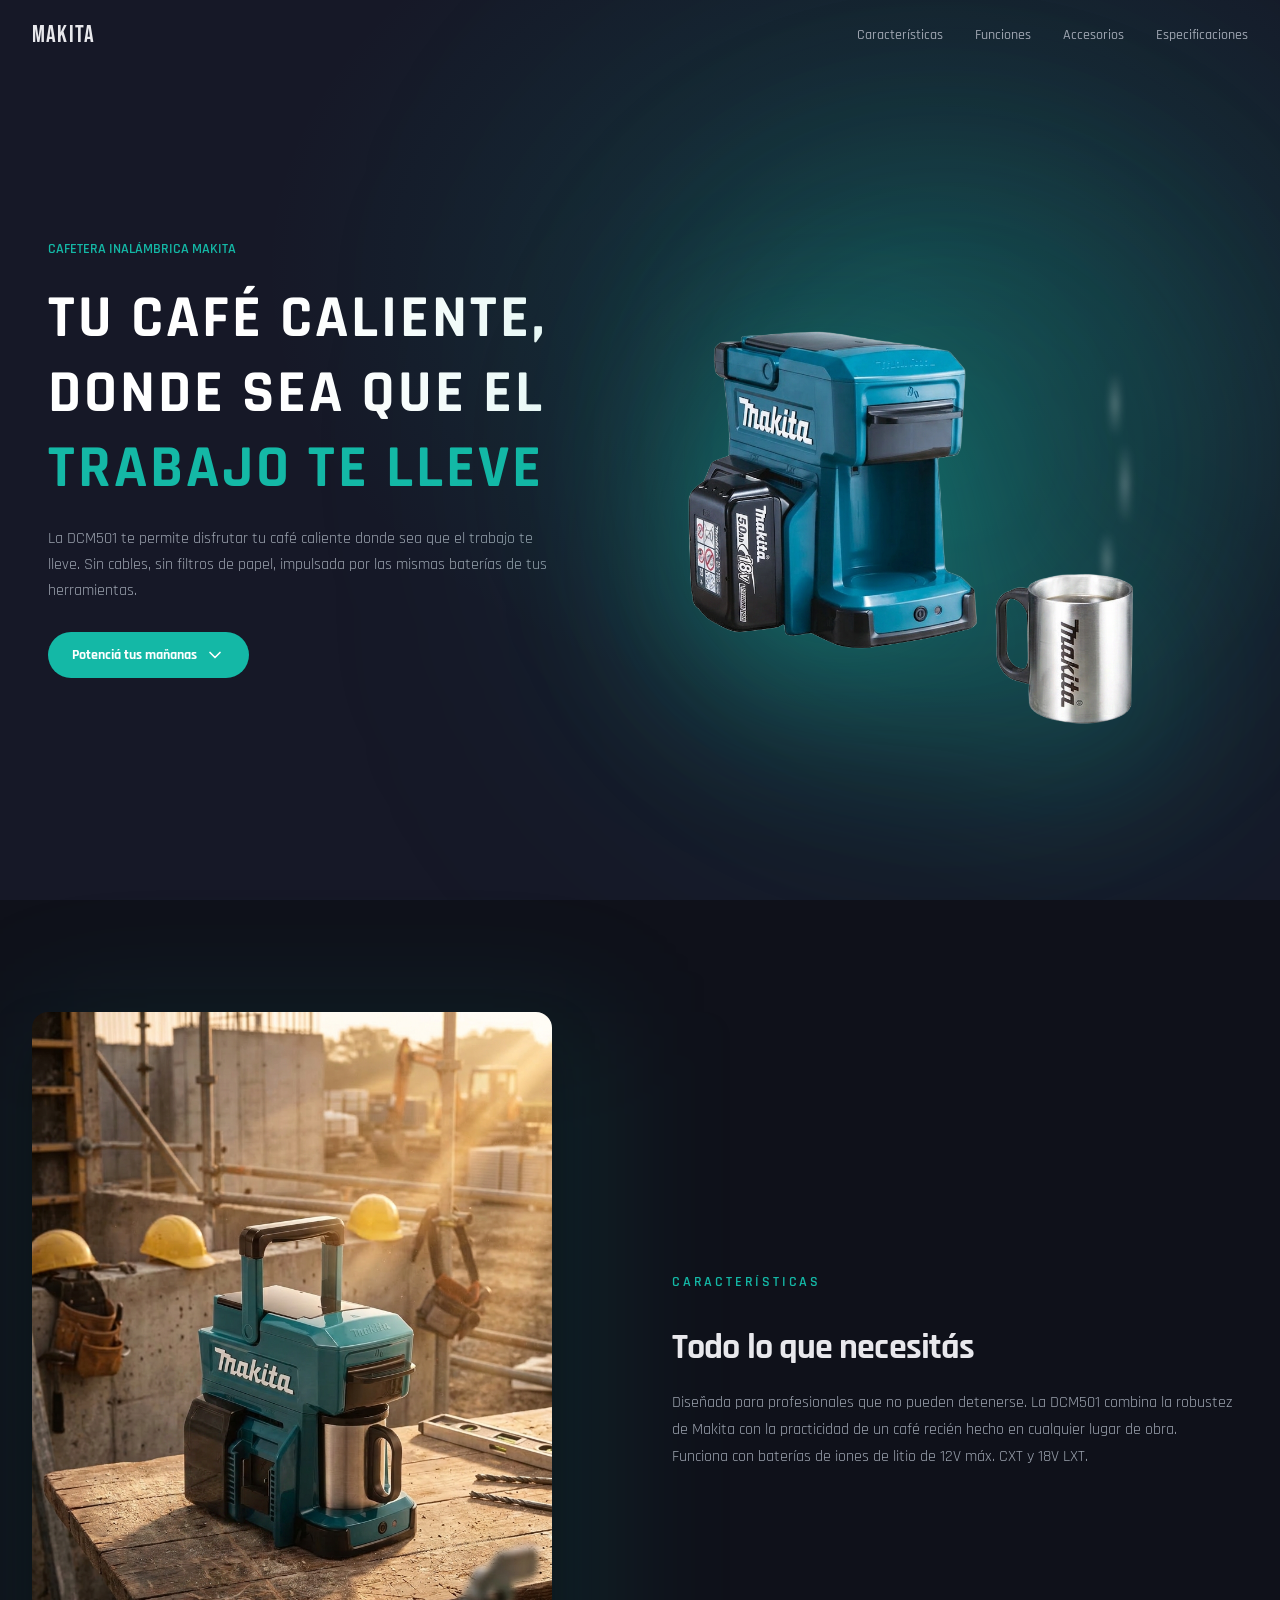
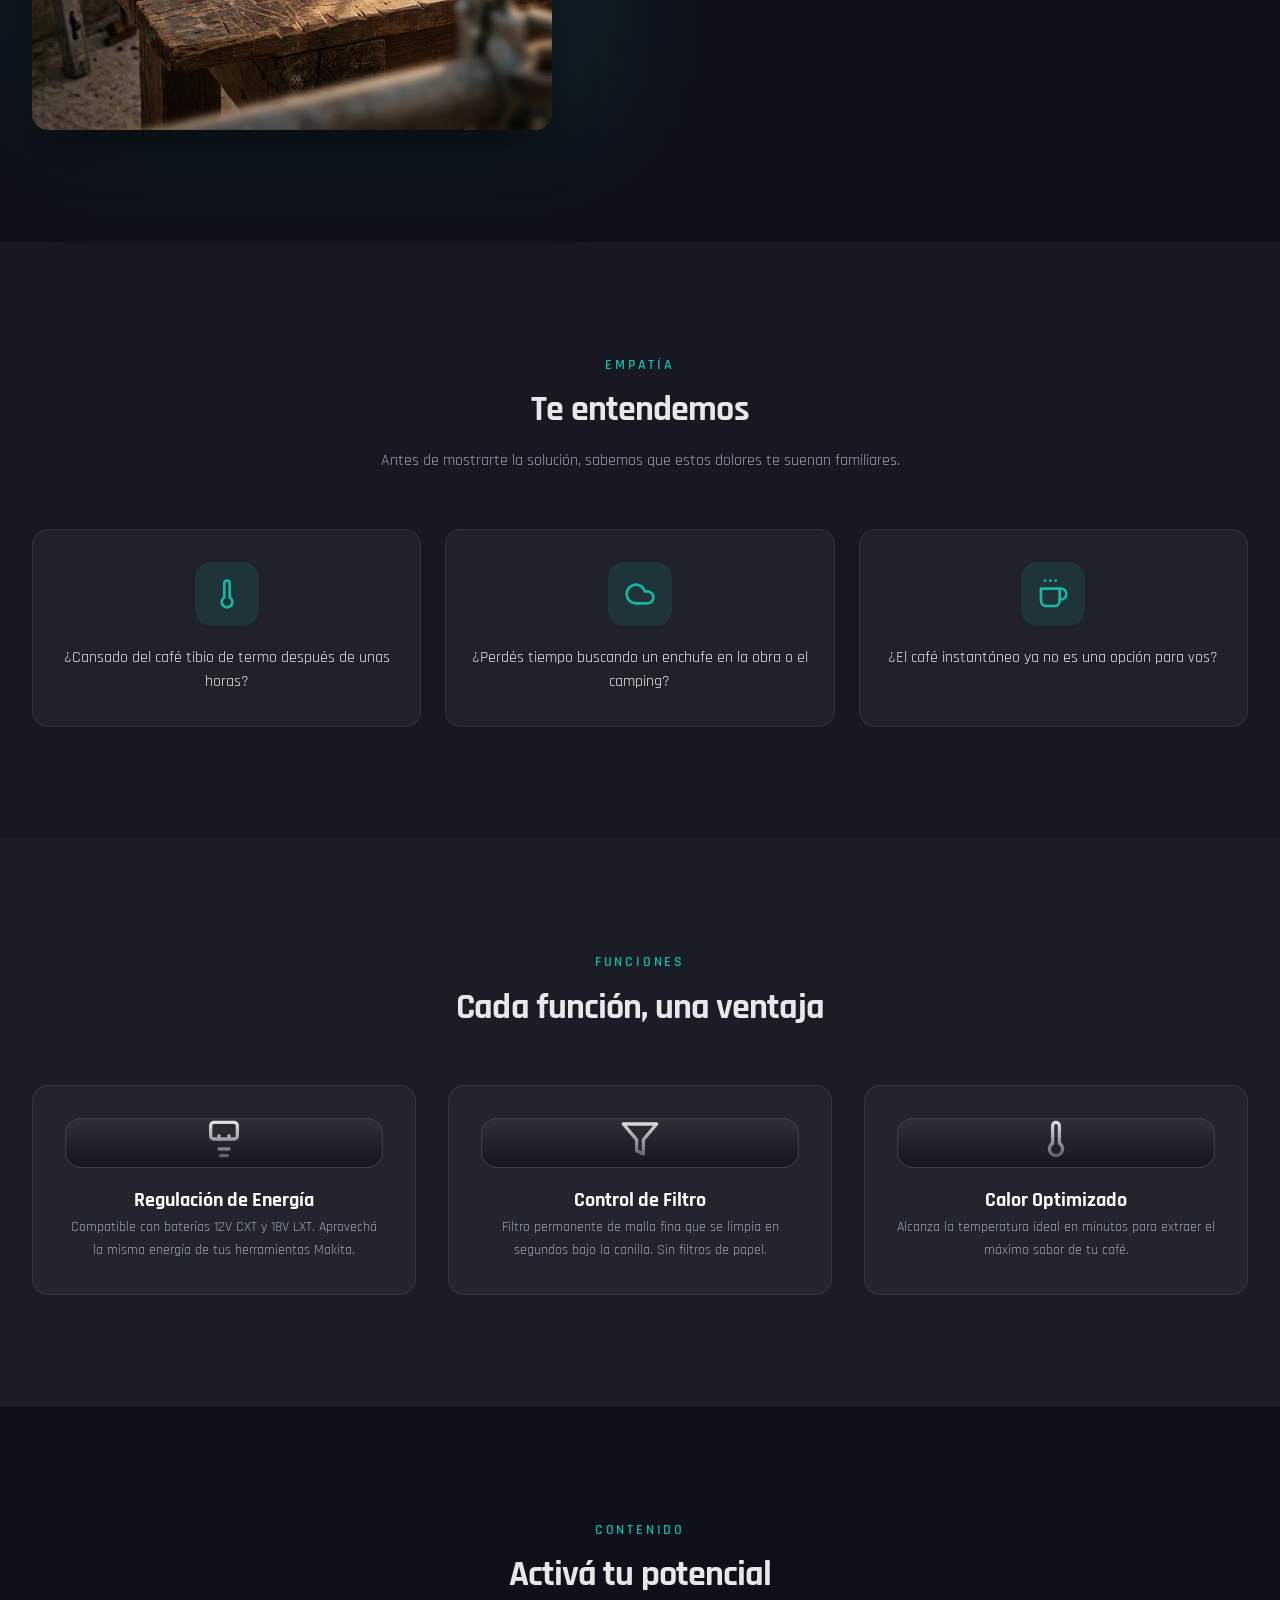
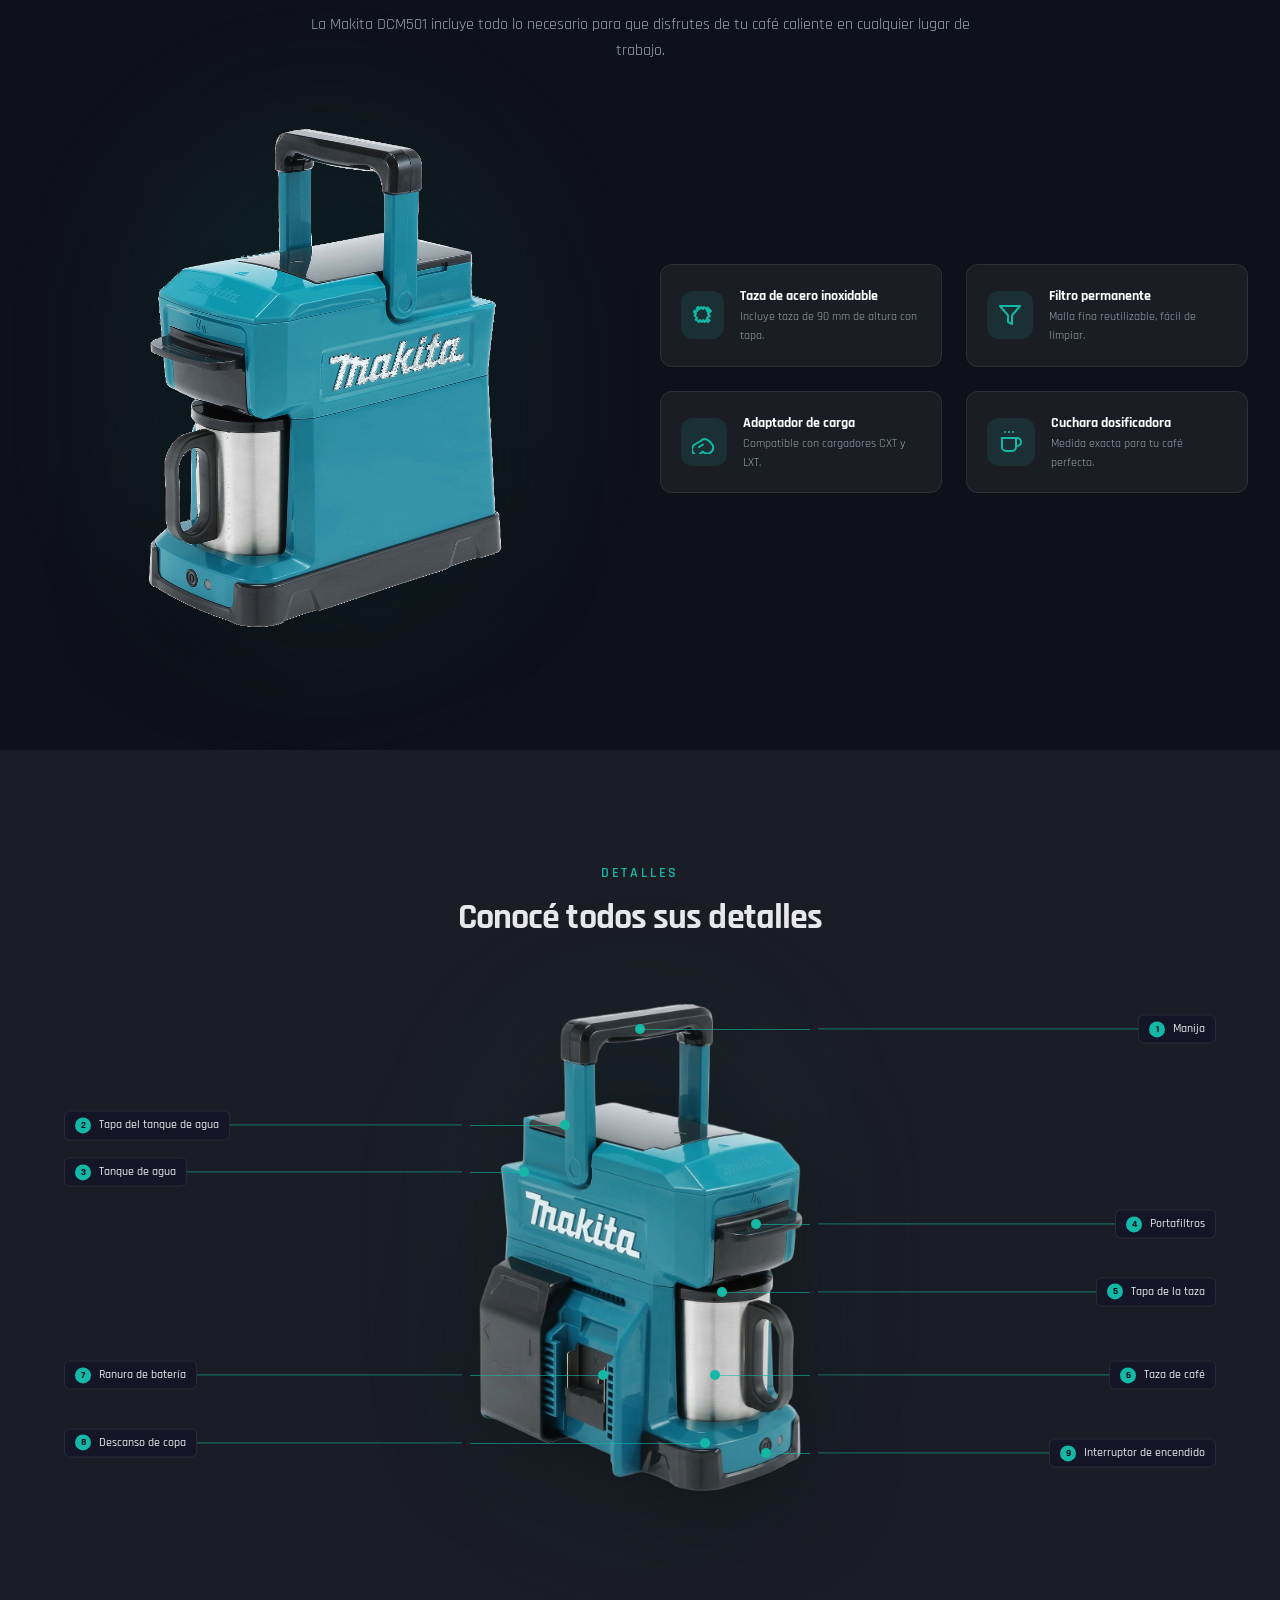
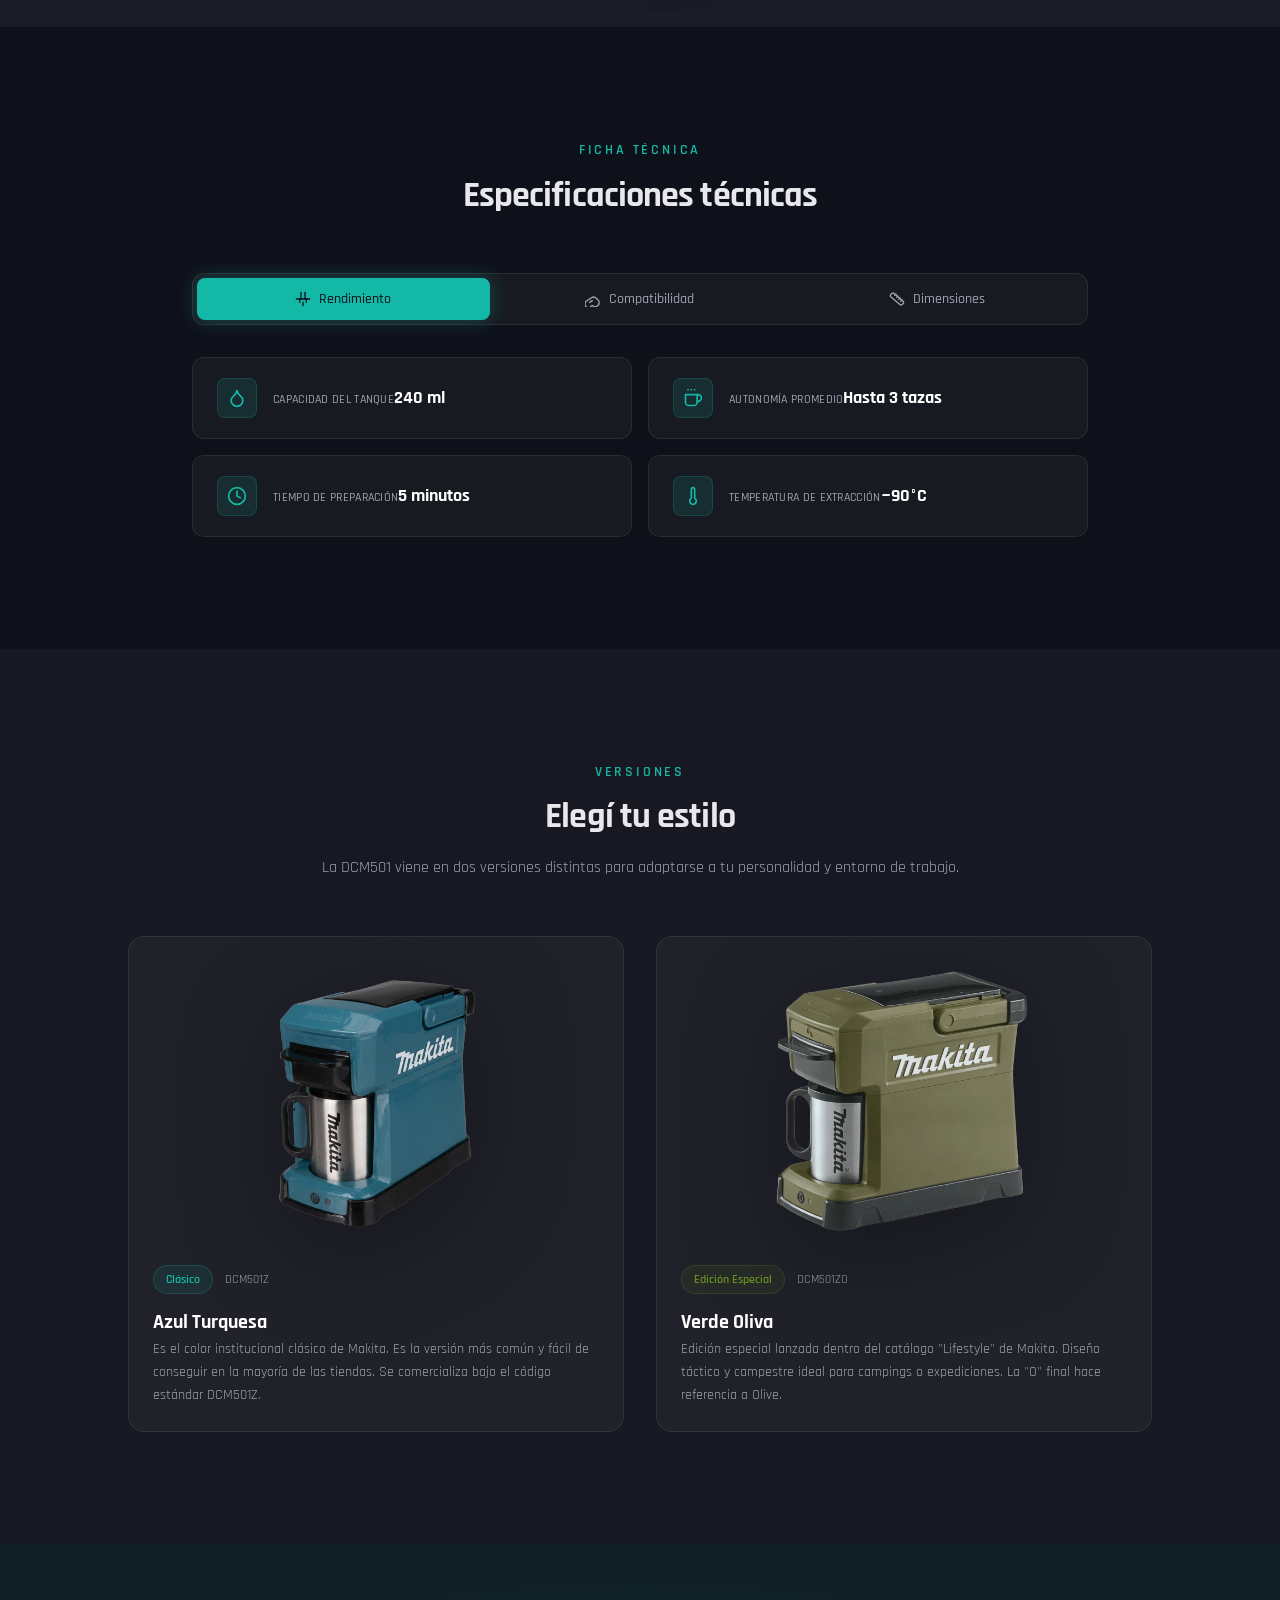
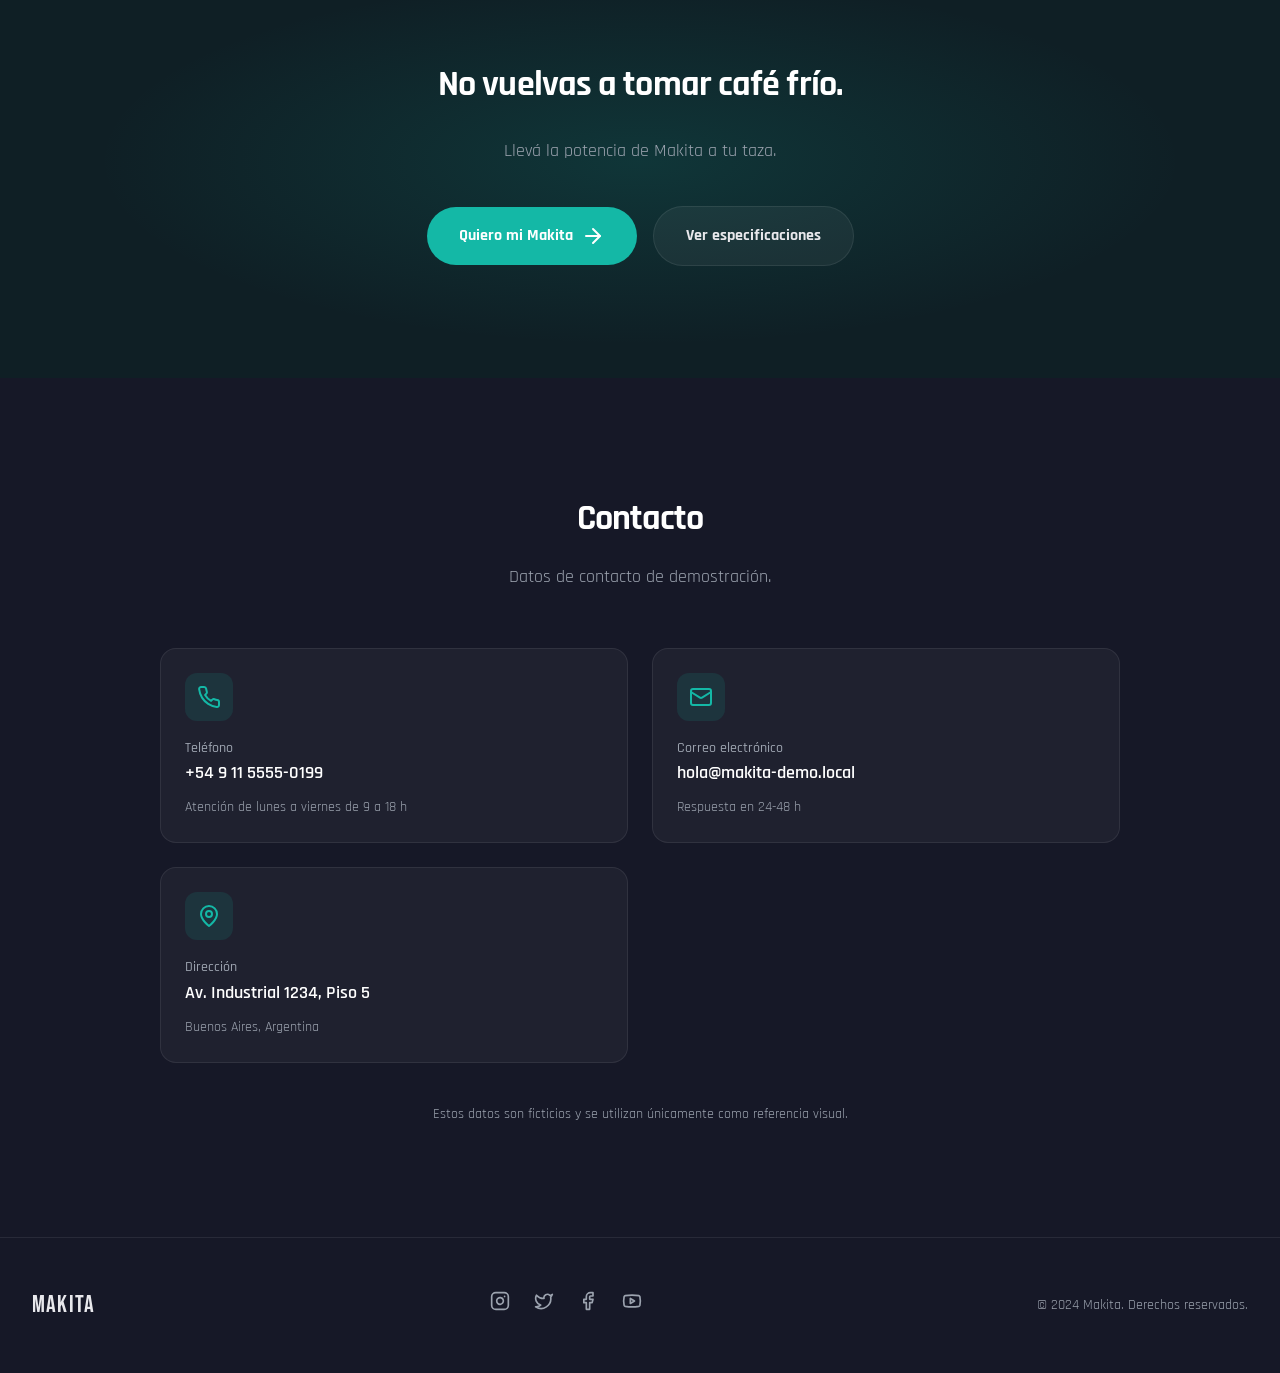
==== commit ebaa2779: "Add files via upload" ====
--- a/index.html
+++ b/index.html
@@ -24,10 +24,6 @@
       <a href="#features" class="nav-link">Funciones</a>
       <a href="#includes" class="nav-link">Accesorios</a>
       <a href="#specs" class="nav-link">Especificaciones</a>
-      <a href="#cta" class="btn btn-primary" style="border-radius:0.375rem;font-size:0.875rem;padding:0.625rem 1.25rem">
-        Comprar Ahora
-        <svg xmlns="http://www.w3.org/2000/svg" width="16" height="16" viewBox="0 0 24 24" fill="none" stroke="currentColor" stroke-width="2" stroke-linecap="round" stroke-linejoin="round"><path d="M5 12h14"/><path d="m12 5 7 7-7 7"/></svg>
-      </a>
     </div>
     <button class="mobile-btn" id="menuBtn" aria-label="Menu">
       <svg id="menuIcon" xmlns="http://www.w3.org/2000/svg" width="24" height="24" viewBox="0 0 24 24" fill="none" stroke="currentColor" stroke-width="2" stroke-linecap="round" stroke-linejoin="round"><line x1="4" x2="20" y1="12" y2="12"/><line x1="4" x2="20" y1="6" y2="6"/><line x1="4" x2="20" y1="18" y2="18"/></svg>
@@ -39,7 +35,6 @@
     <a href="#features" onclick="closeMenu()">Funciones</a>
     <a href="#includes" onclick="closeMenu()">Accesorios</a>
     <a href="#specs" onclick="closeMenu()">Especificaciones</a>
-    <a href="#cta" class="teal" onclick="closeMenu()">Comprar Ahora</a>
   </div>
 </nav>
 
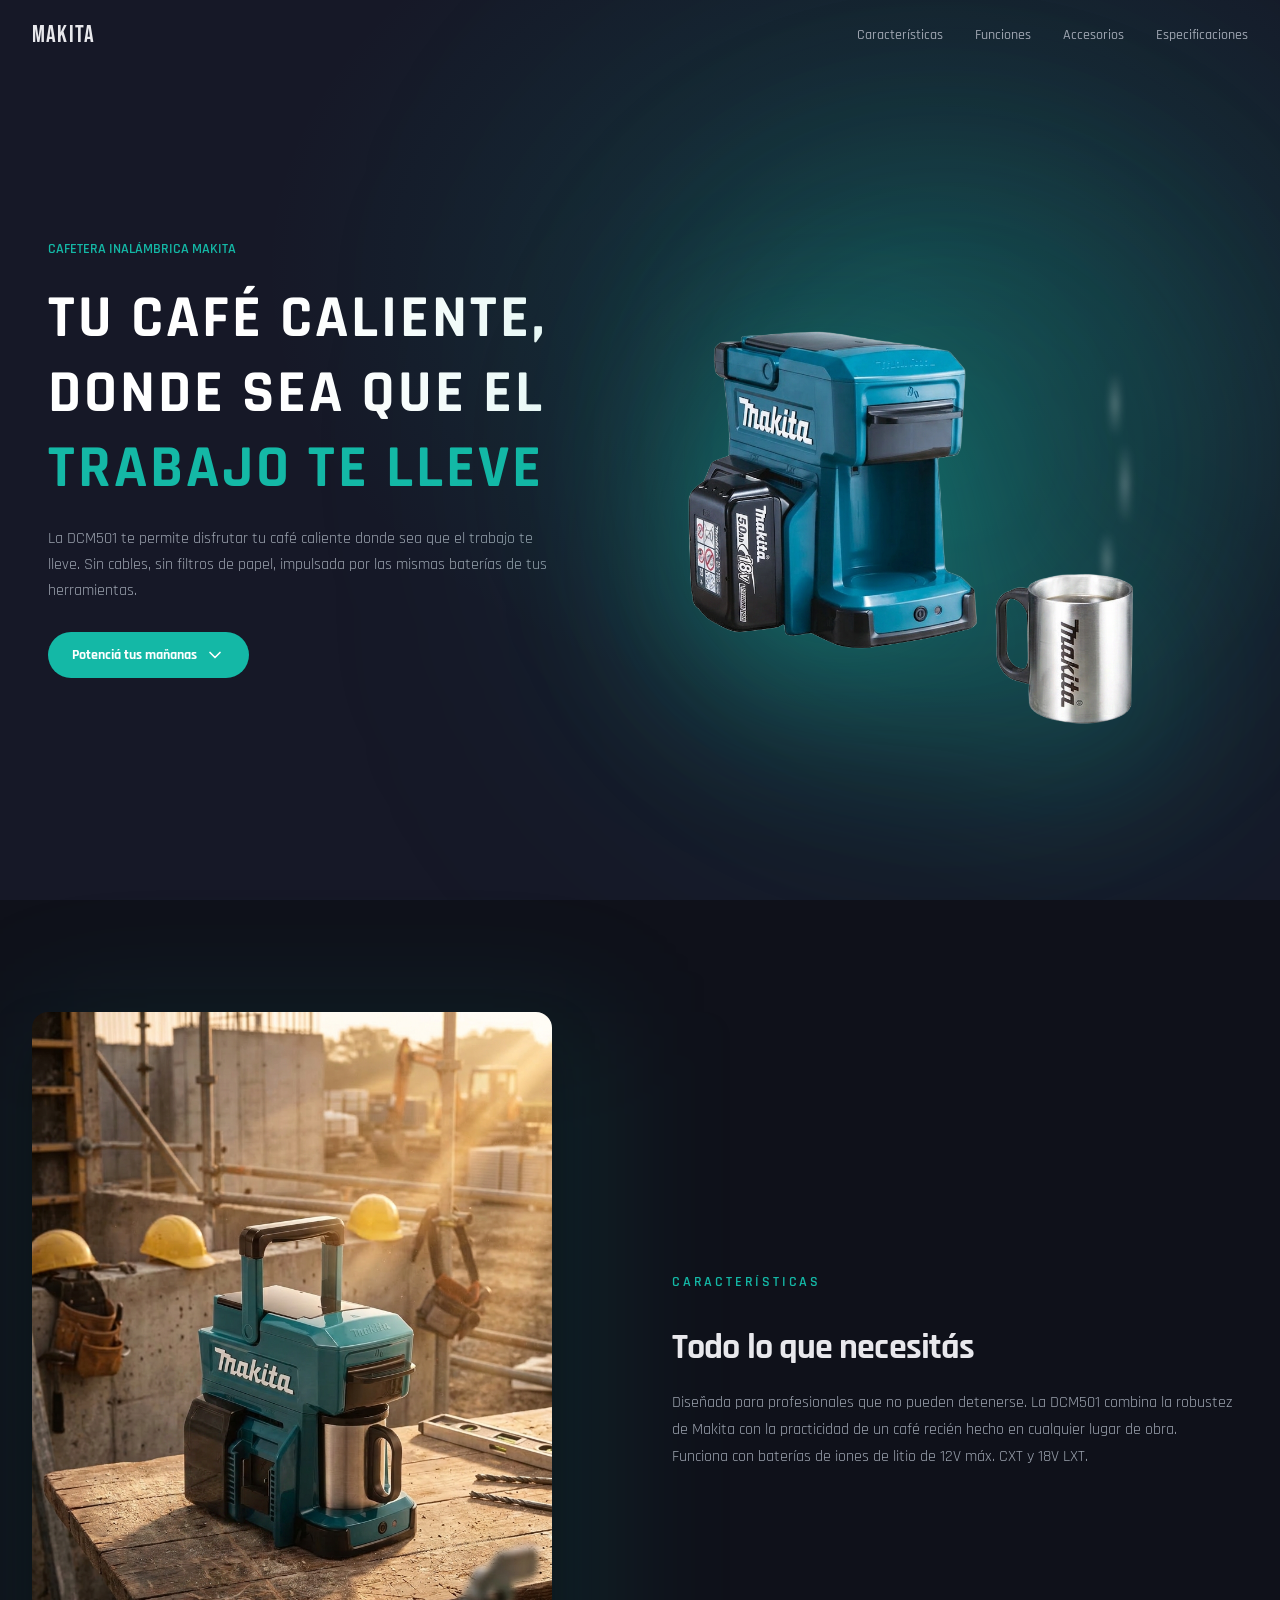
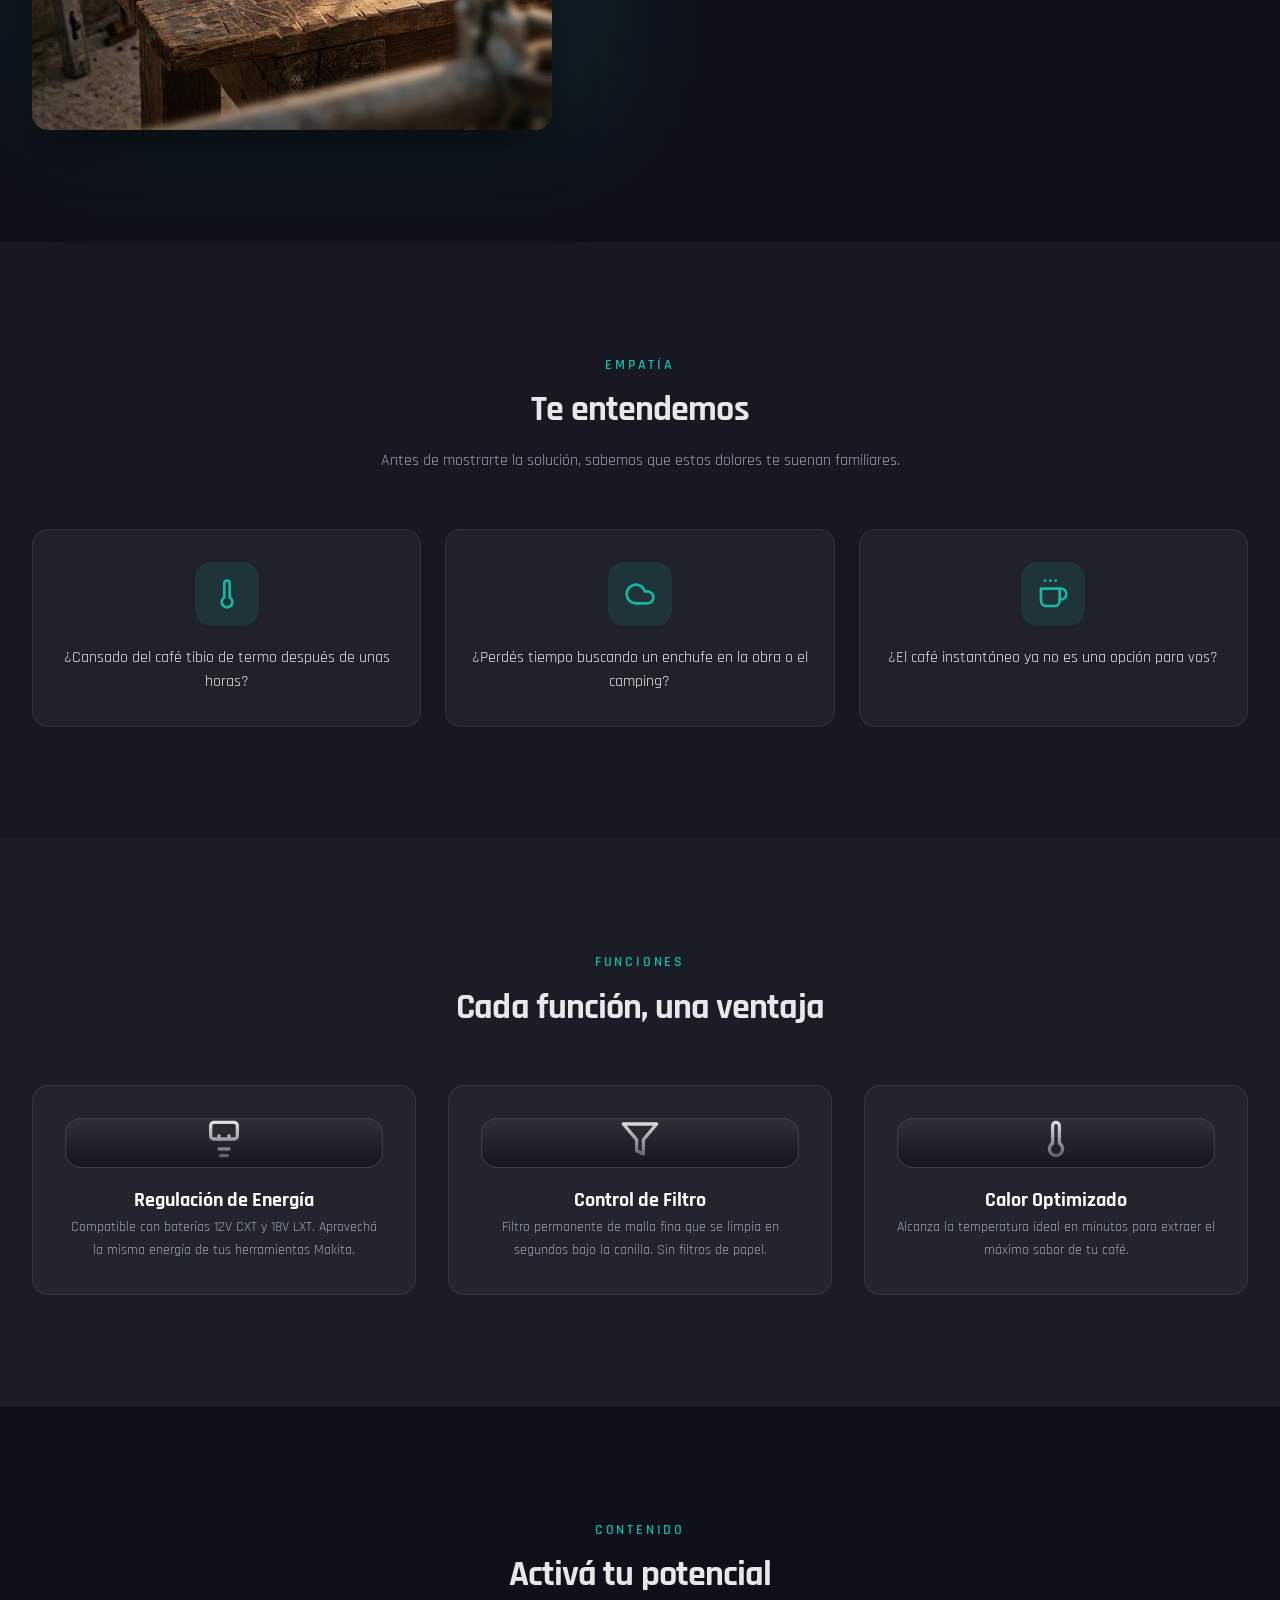
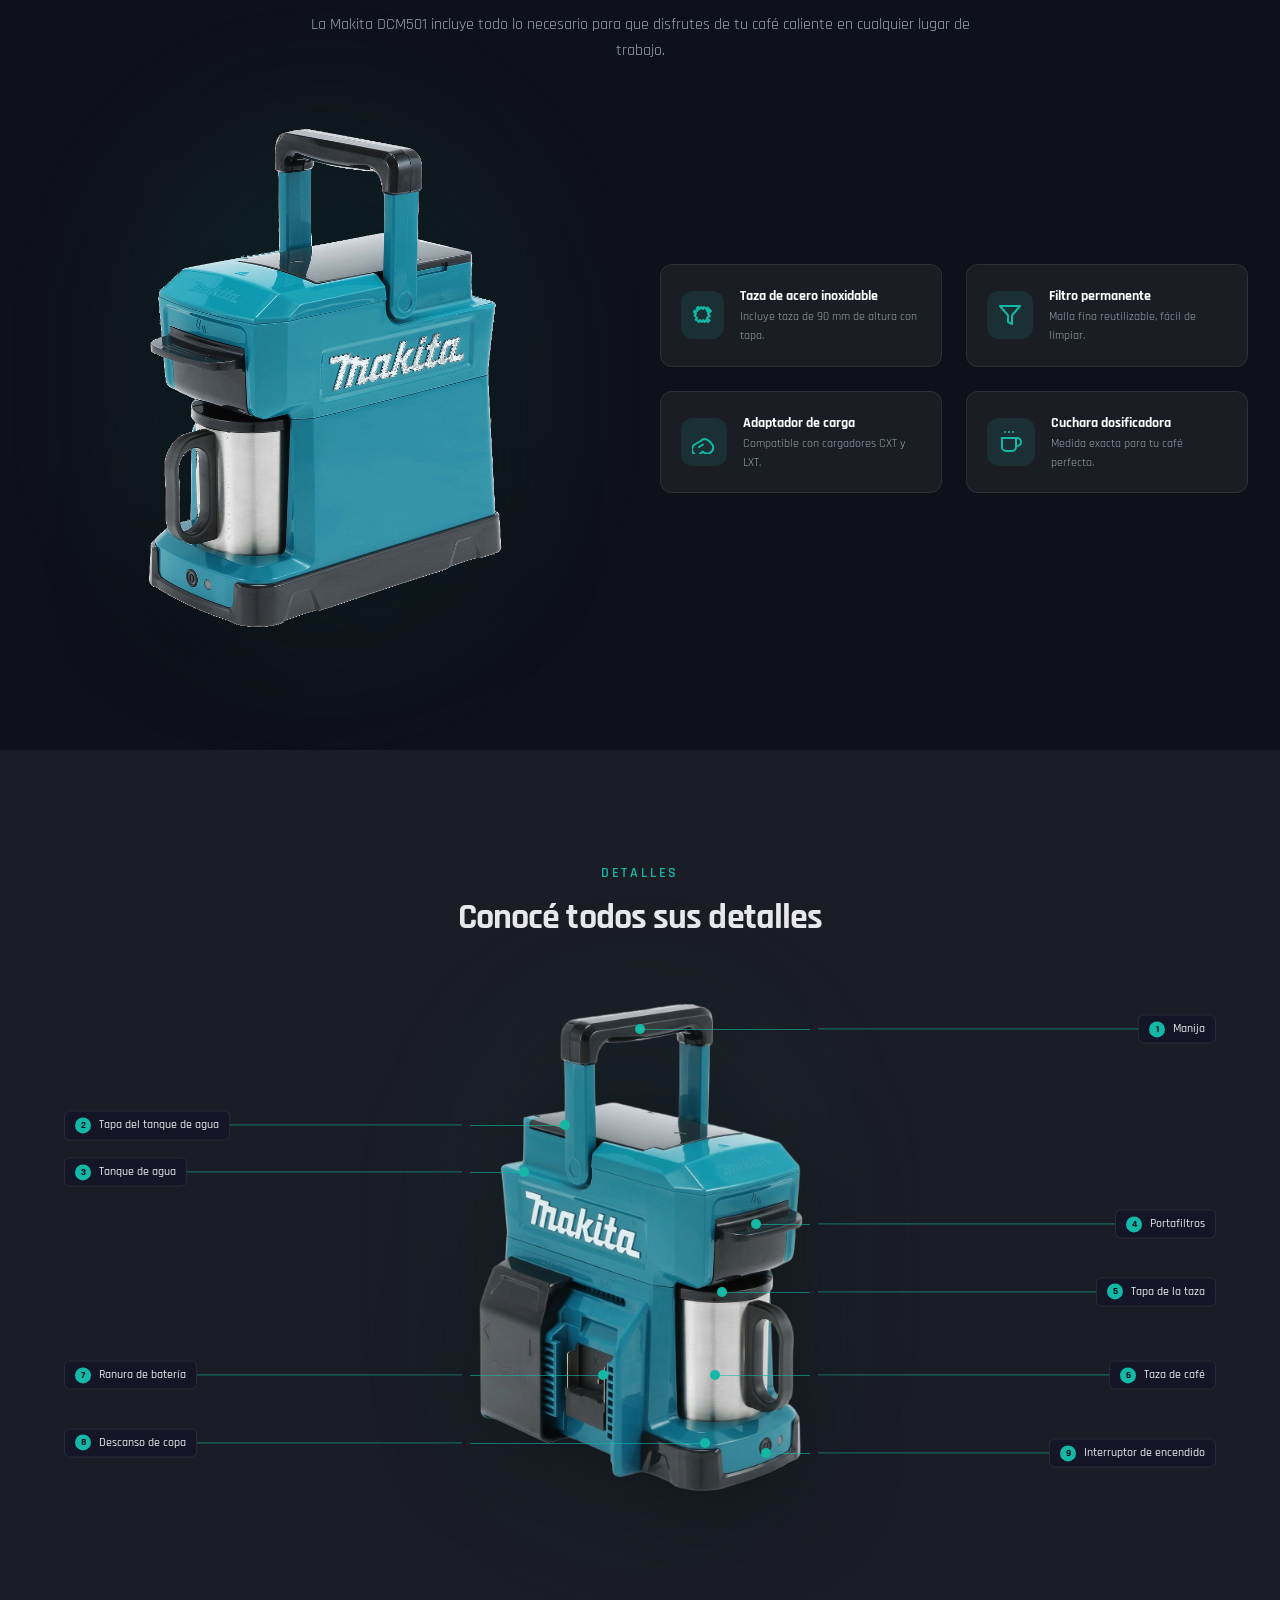
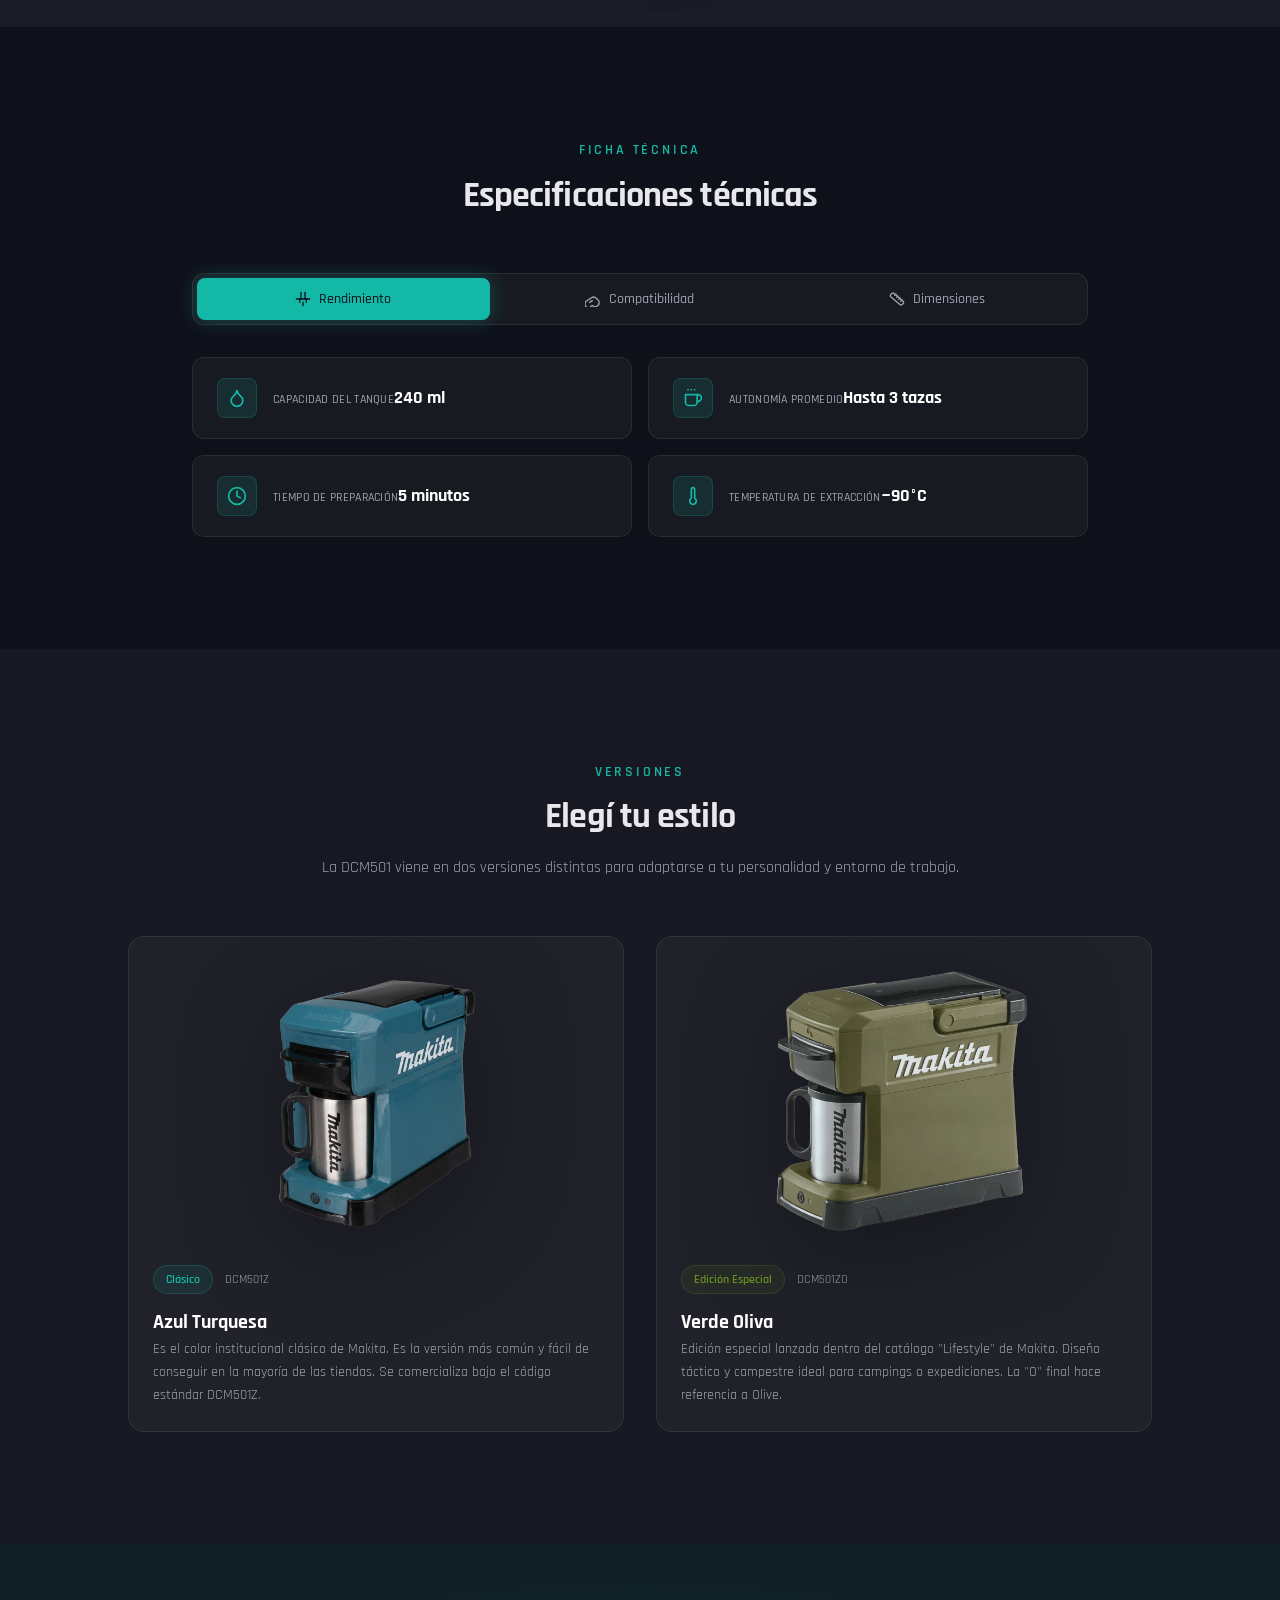
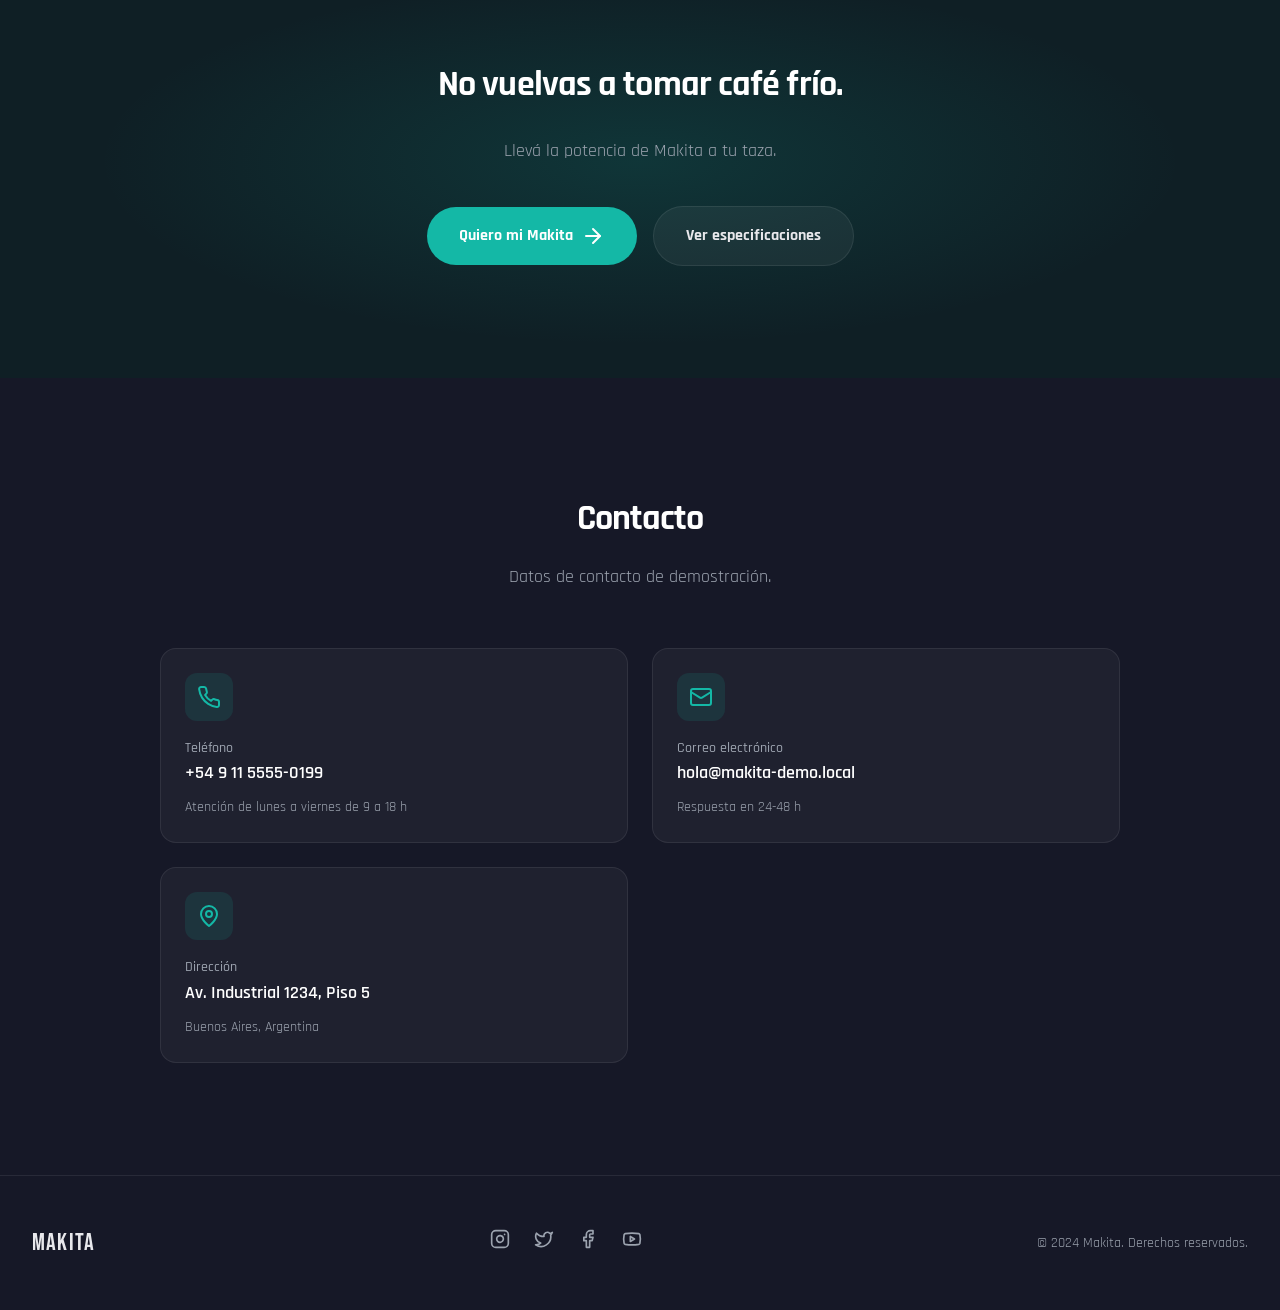
==== commit ce9cb25f: "Add files via upload" ====
--- a/index.html
+++ b/index.html
@@ -441,9 +441,6 @@
         <p class="mt-2 text-sm text-muted">Buenos Aires, Argentina</p>
       </div>
     </div>
-    <p class="mt-10 text-center text-sm text-muted reveal delay-500">
-      Estos datos son ficticios y se utilizan únicamente como referencia visual.
-    </p>
   </div>
 </section>
 
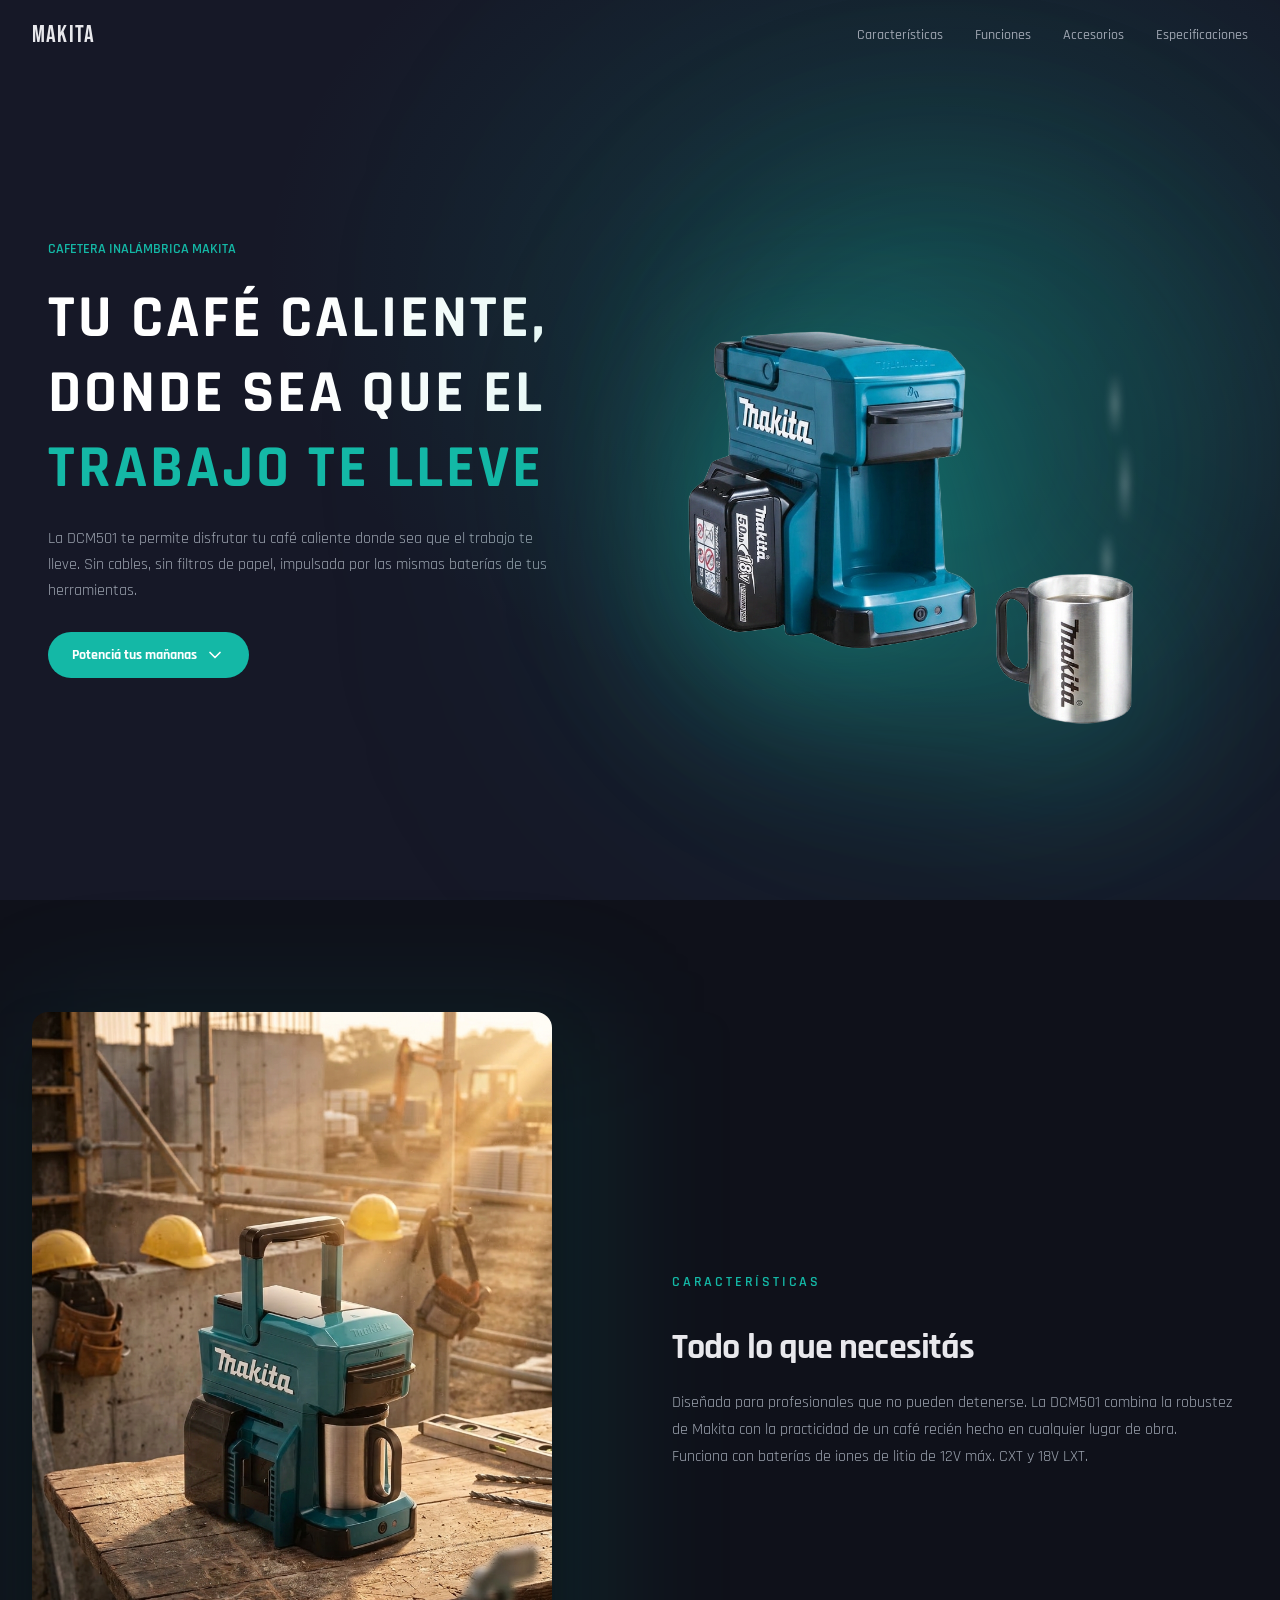
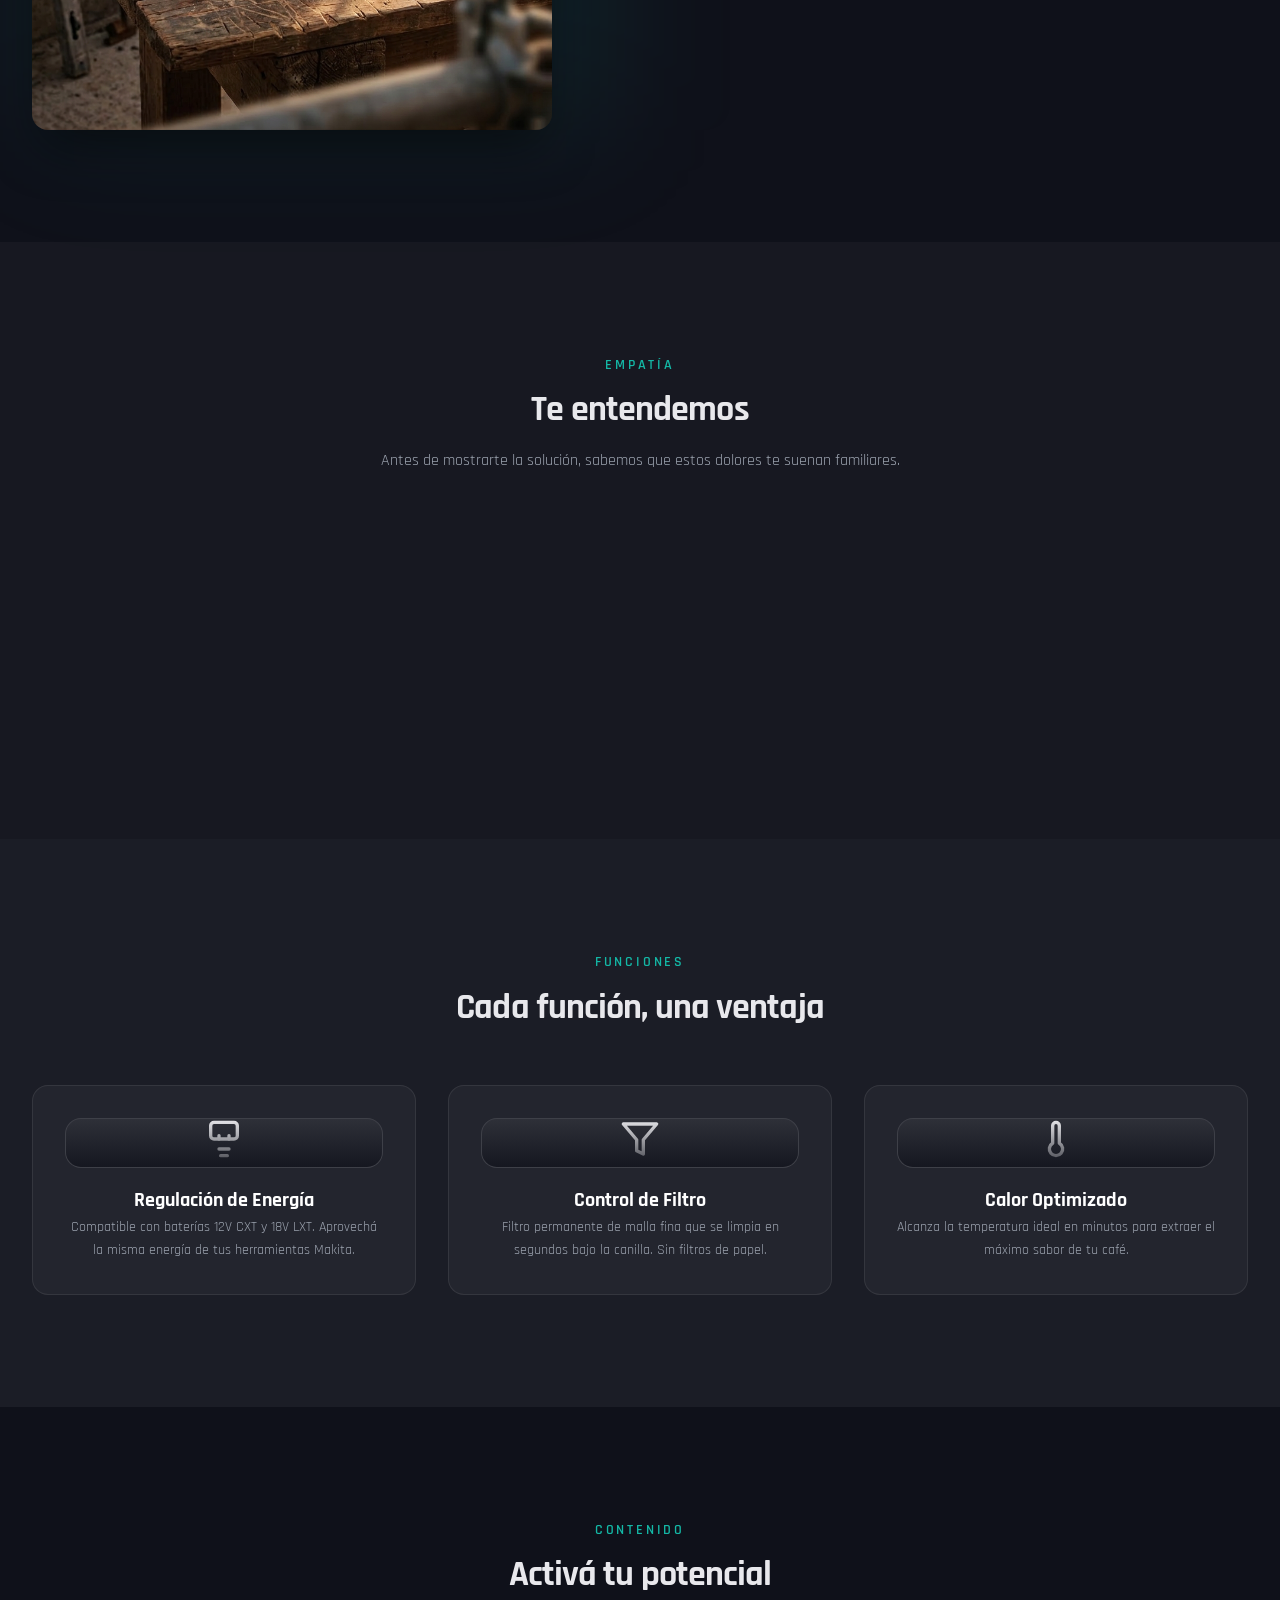
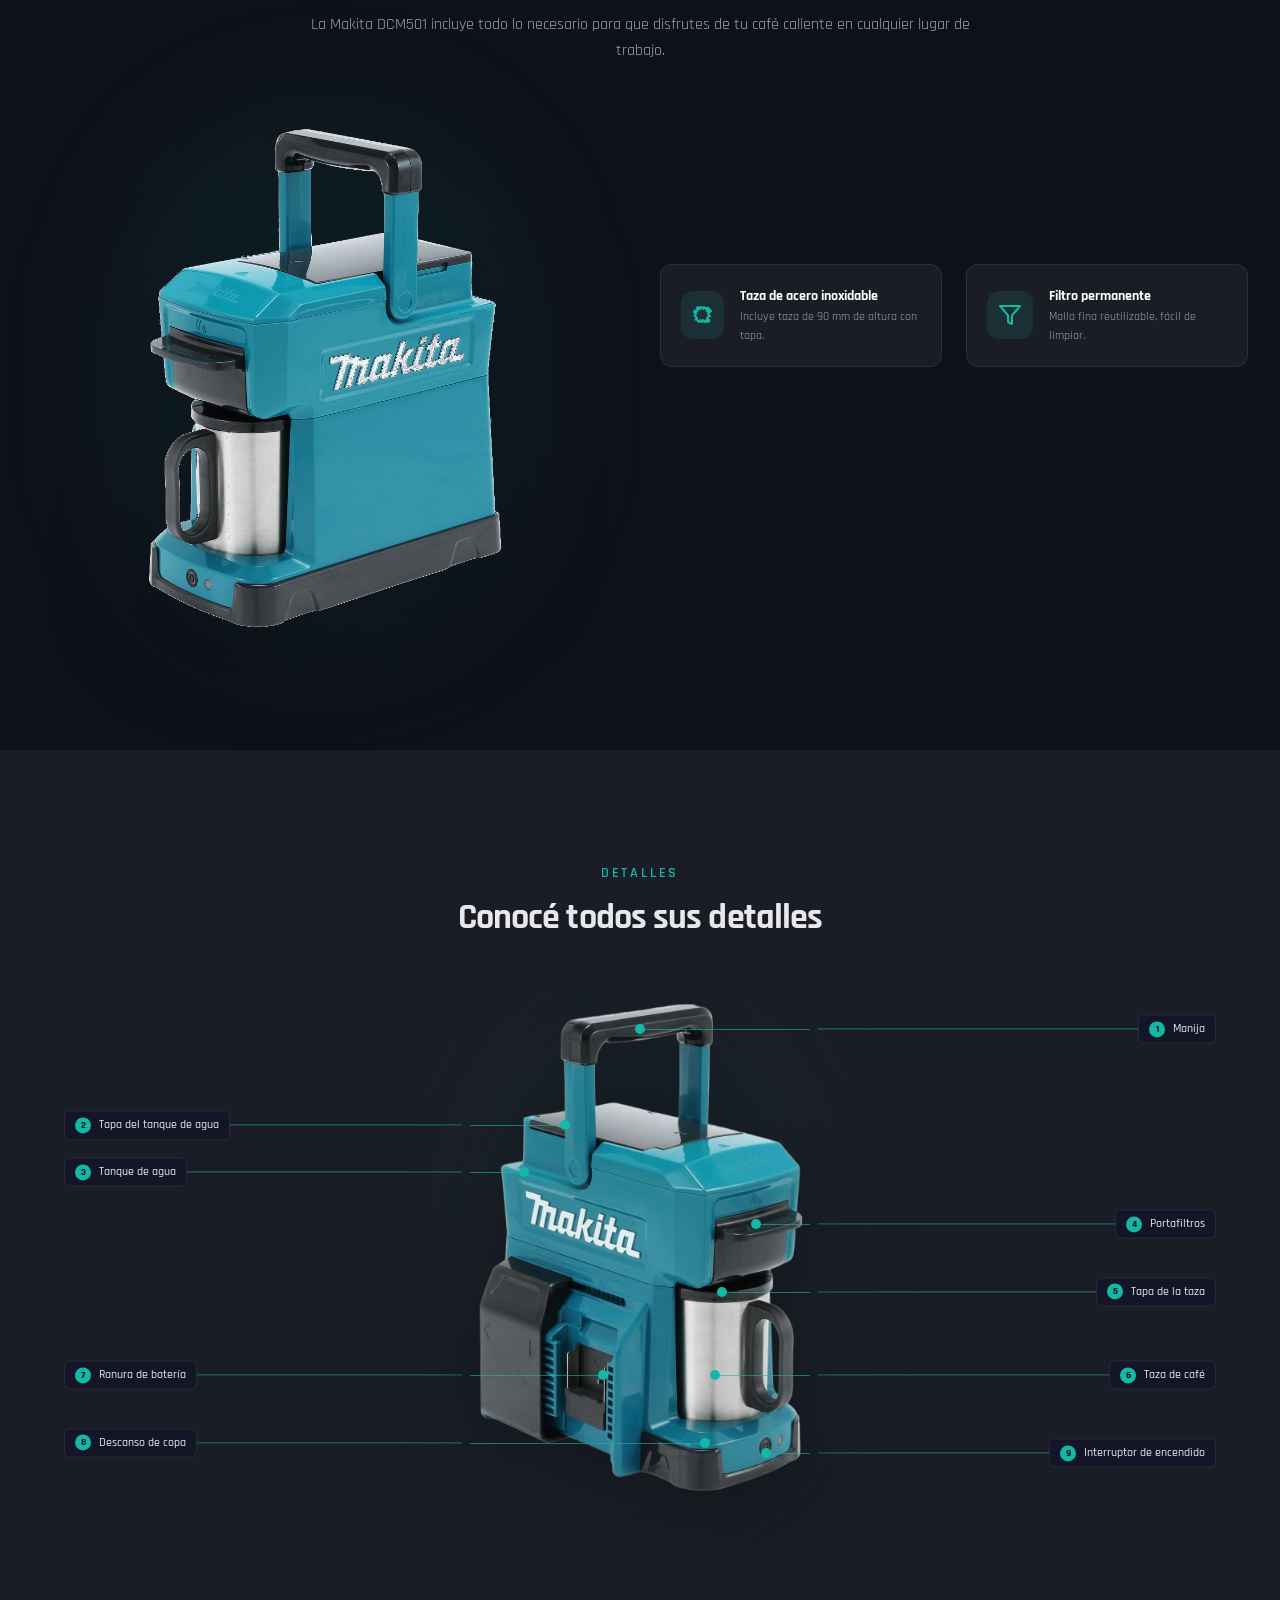
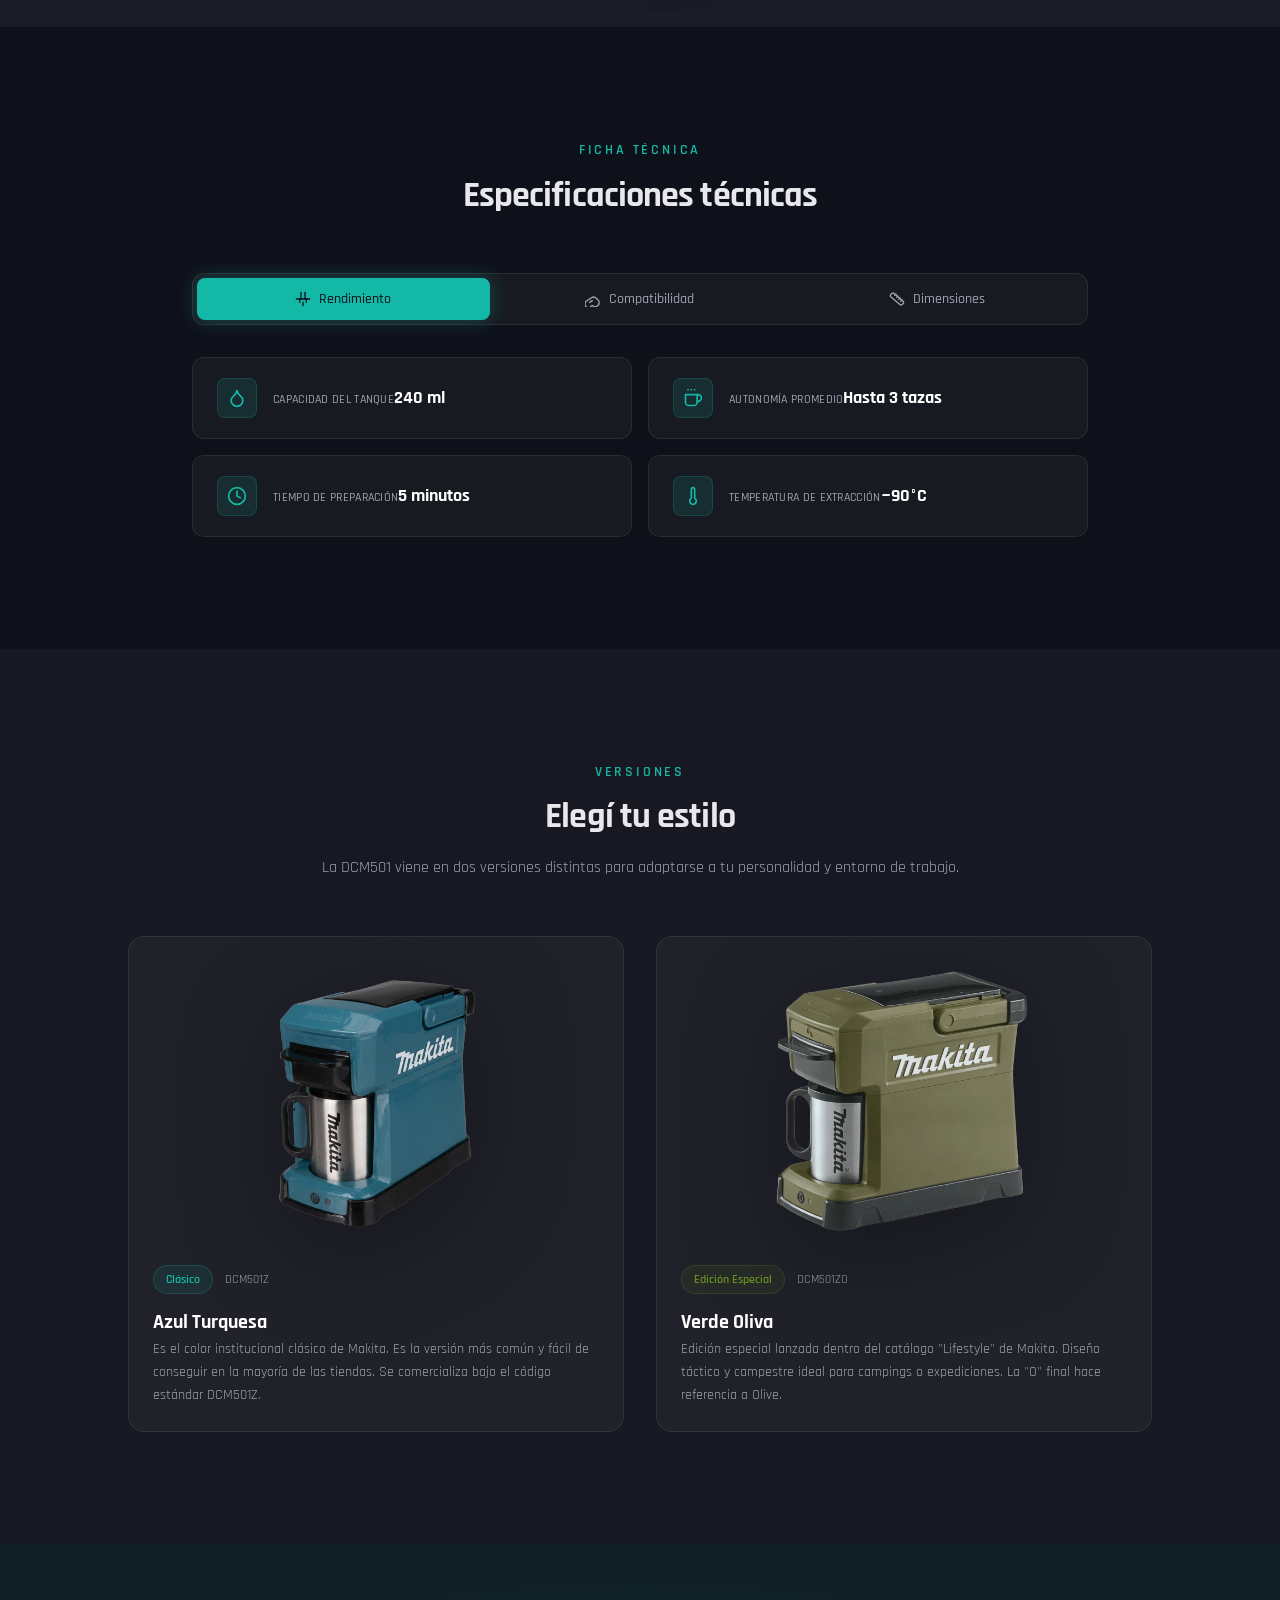
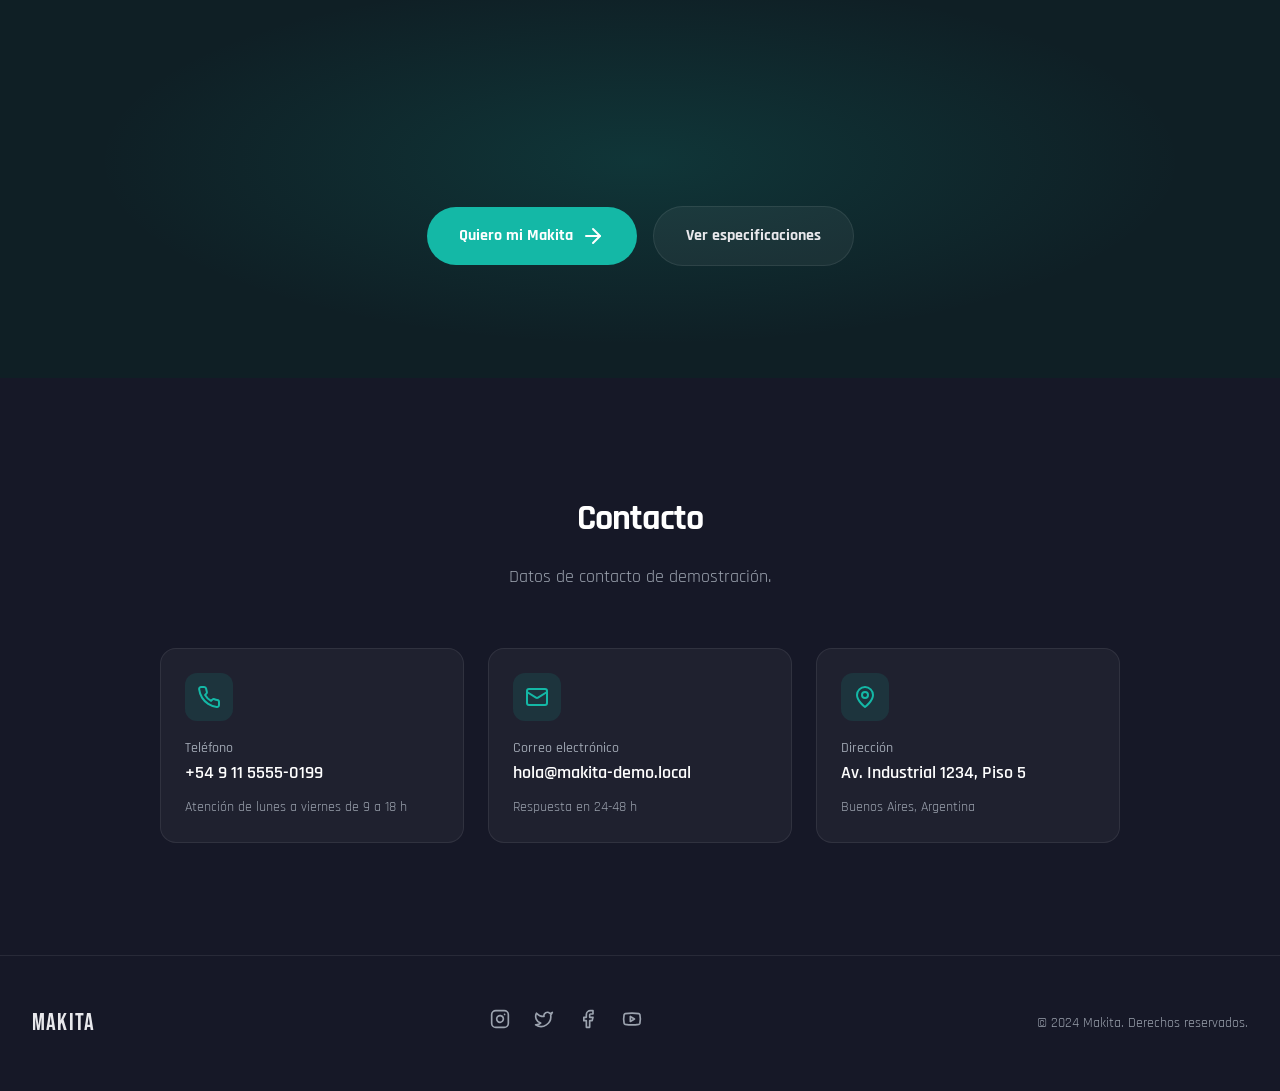
==== commit 7c64a87c: "Add files via upload" ====
--- a/index.html
+++ b/index.html
@@ -411,11 +411,11 @@
 <!-- ========== CONTACT ========== -->
 <section id="contact" class="section section-dark">
   <div class="container max-w-5xl mx-auto">
-    <div class="text-center mb-14 reveal">
+    <div class="text-center mb-14">
       <h2 class="text-3xl font-bold tracking-tight text-white sm:text-4xl">Contacto</h2>
       <p class="mt-4 text-lg text-muted">Datos de contacto de demostración.</p>
     </div>
-    <div class="grid gap-6 sm:grid-cols-2 lg:grid-cols-3">
+    <div class="grid gap-6 md:grid-cols-3">
       <div class="contact-card reveal">
         <div class="contact-icon">
           <svg xmlns="http://www.w3.org/2000/svg" width="24" height="24" viewBox="0 0 24 24" fill="none" stroke="currentColor" stroke-width="2" stroke-linecap="round" stroke-linejoin="round"><path d="M22 16.92v3a2 2 0 0 1-2.18 2 19.79 19.79 0 0 1-8.63-3.07 19.5 19.5 0 0 1-6-6 19.79 19.79 0 0 1-3.07-8.67A2 2 0 0 1 4.11 2h3a2 2 0 0 1 2 1.72 12.84 12.84 0 0 0 .7 2.81 2 2 0 0 1-.45 2.11L8.09 9.91a16 16 0 0 0 6 6l1.27-1.27a2 2 0 0 1 2.11-.45 12.84 12.84 0 0 0 2.81.7A2 2 0 0 1 22 16.92z"/></svg>
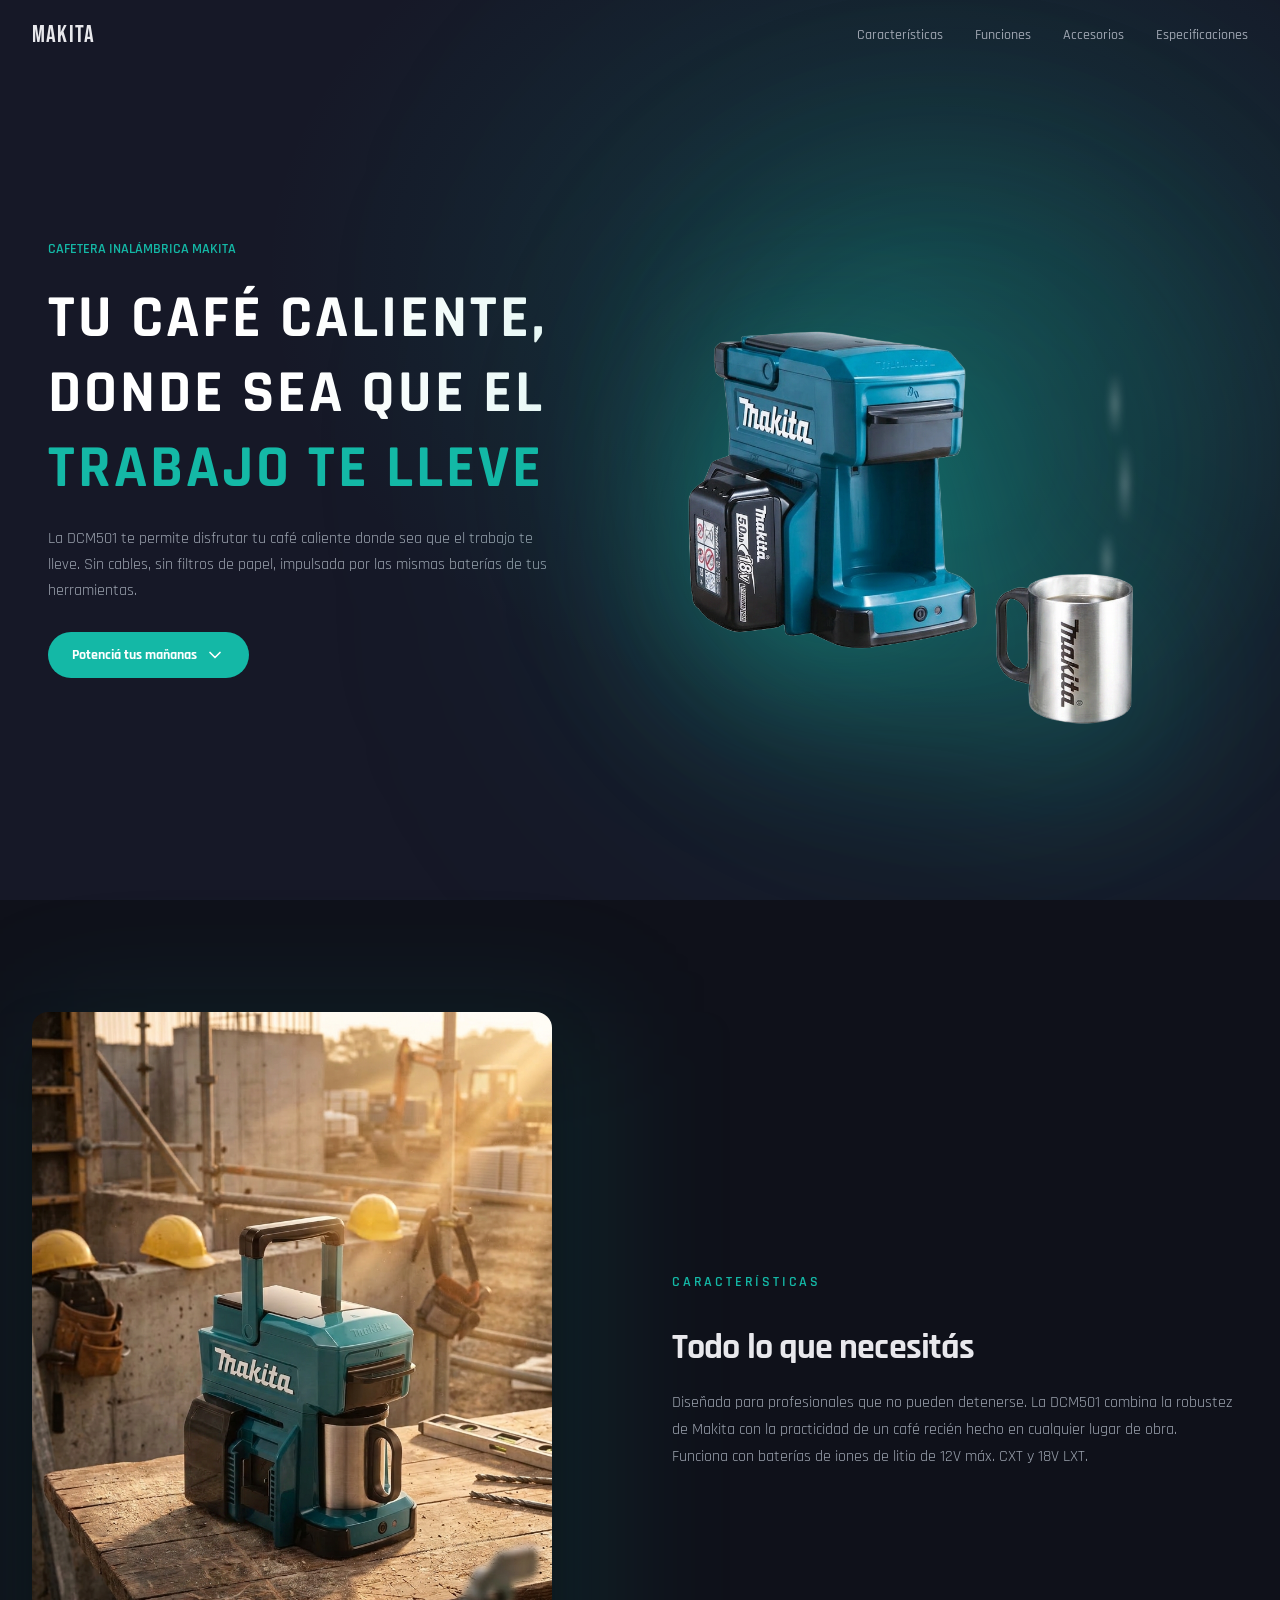
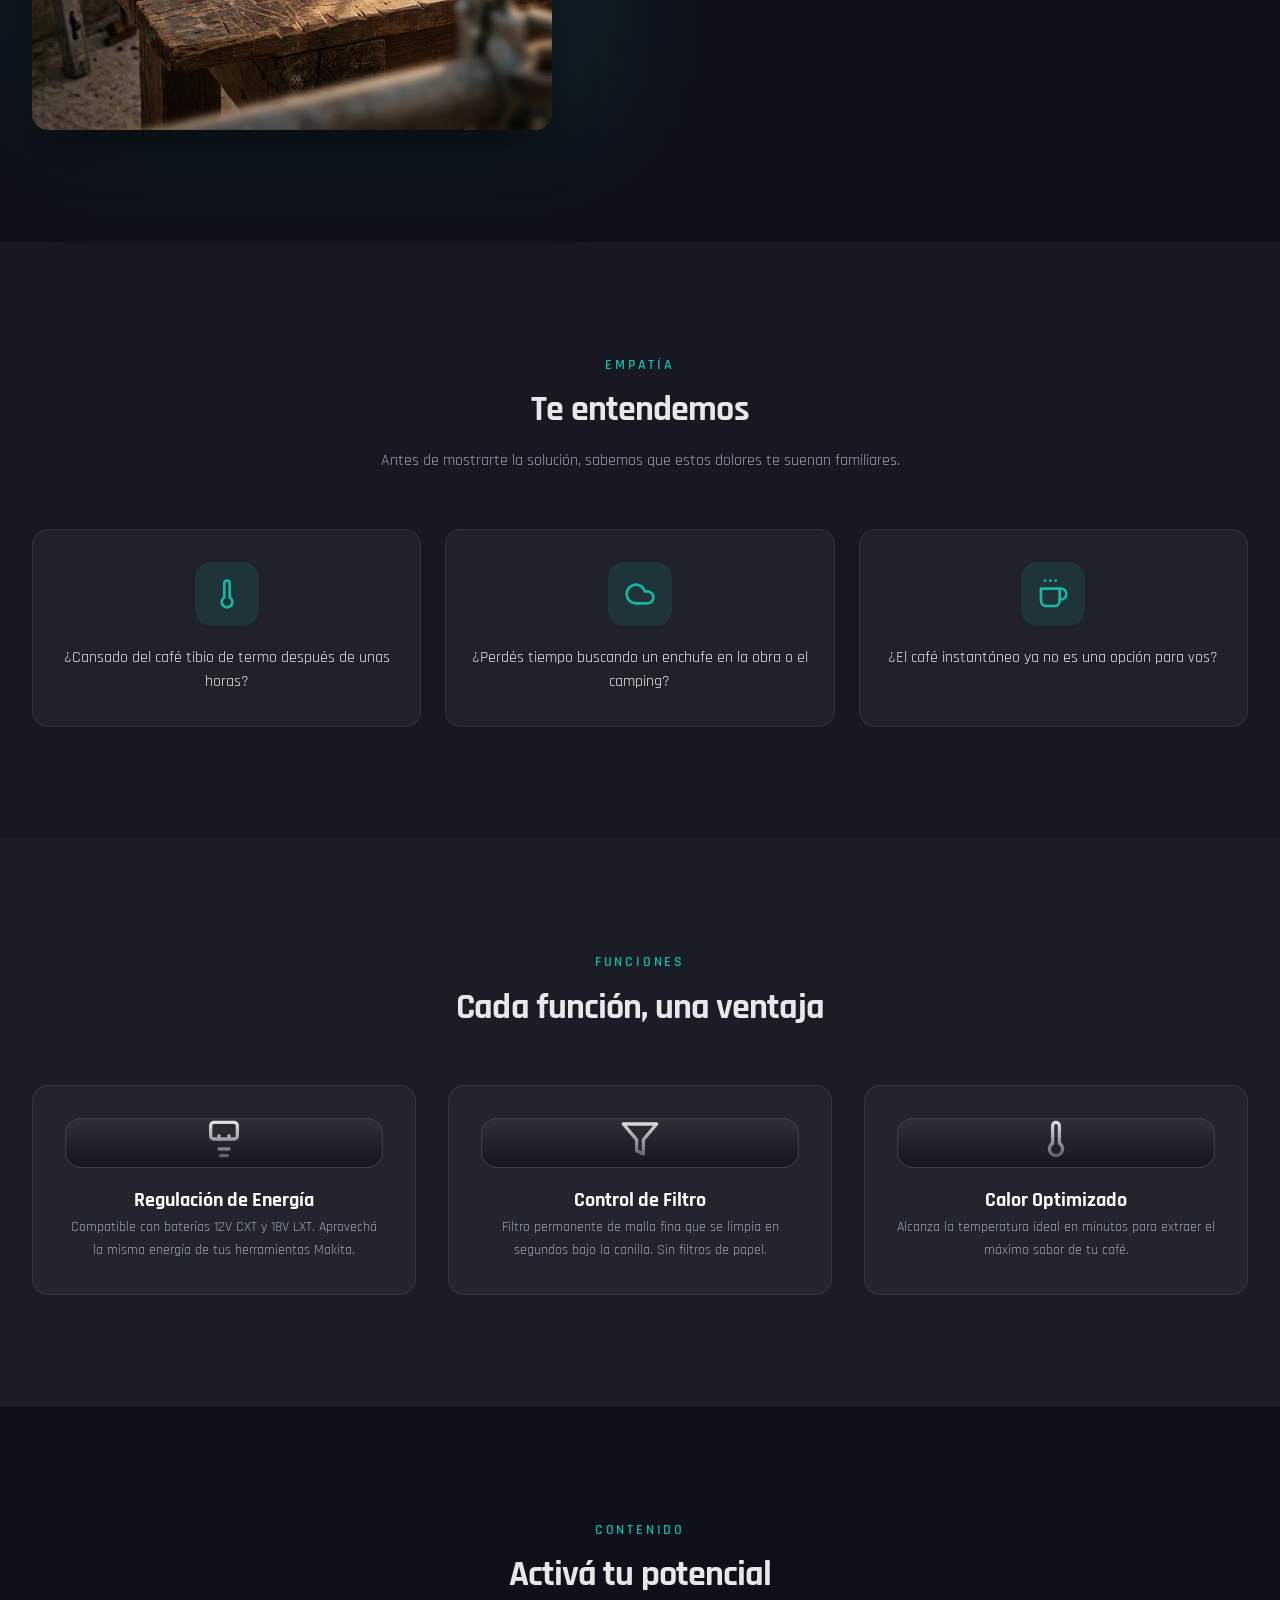
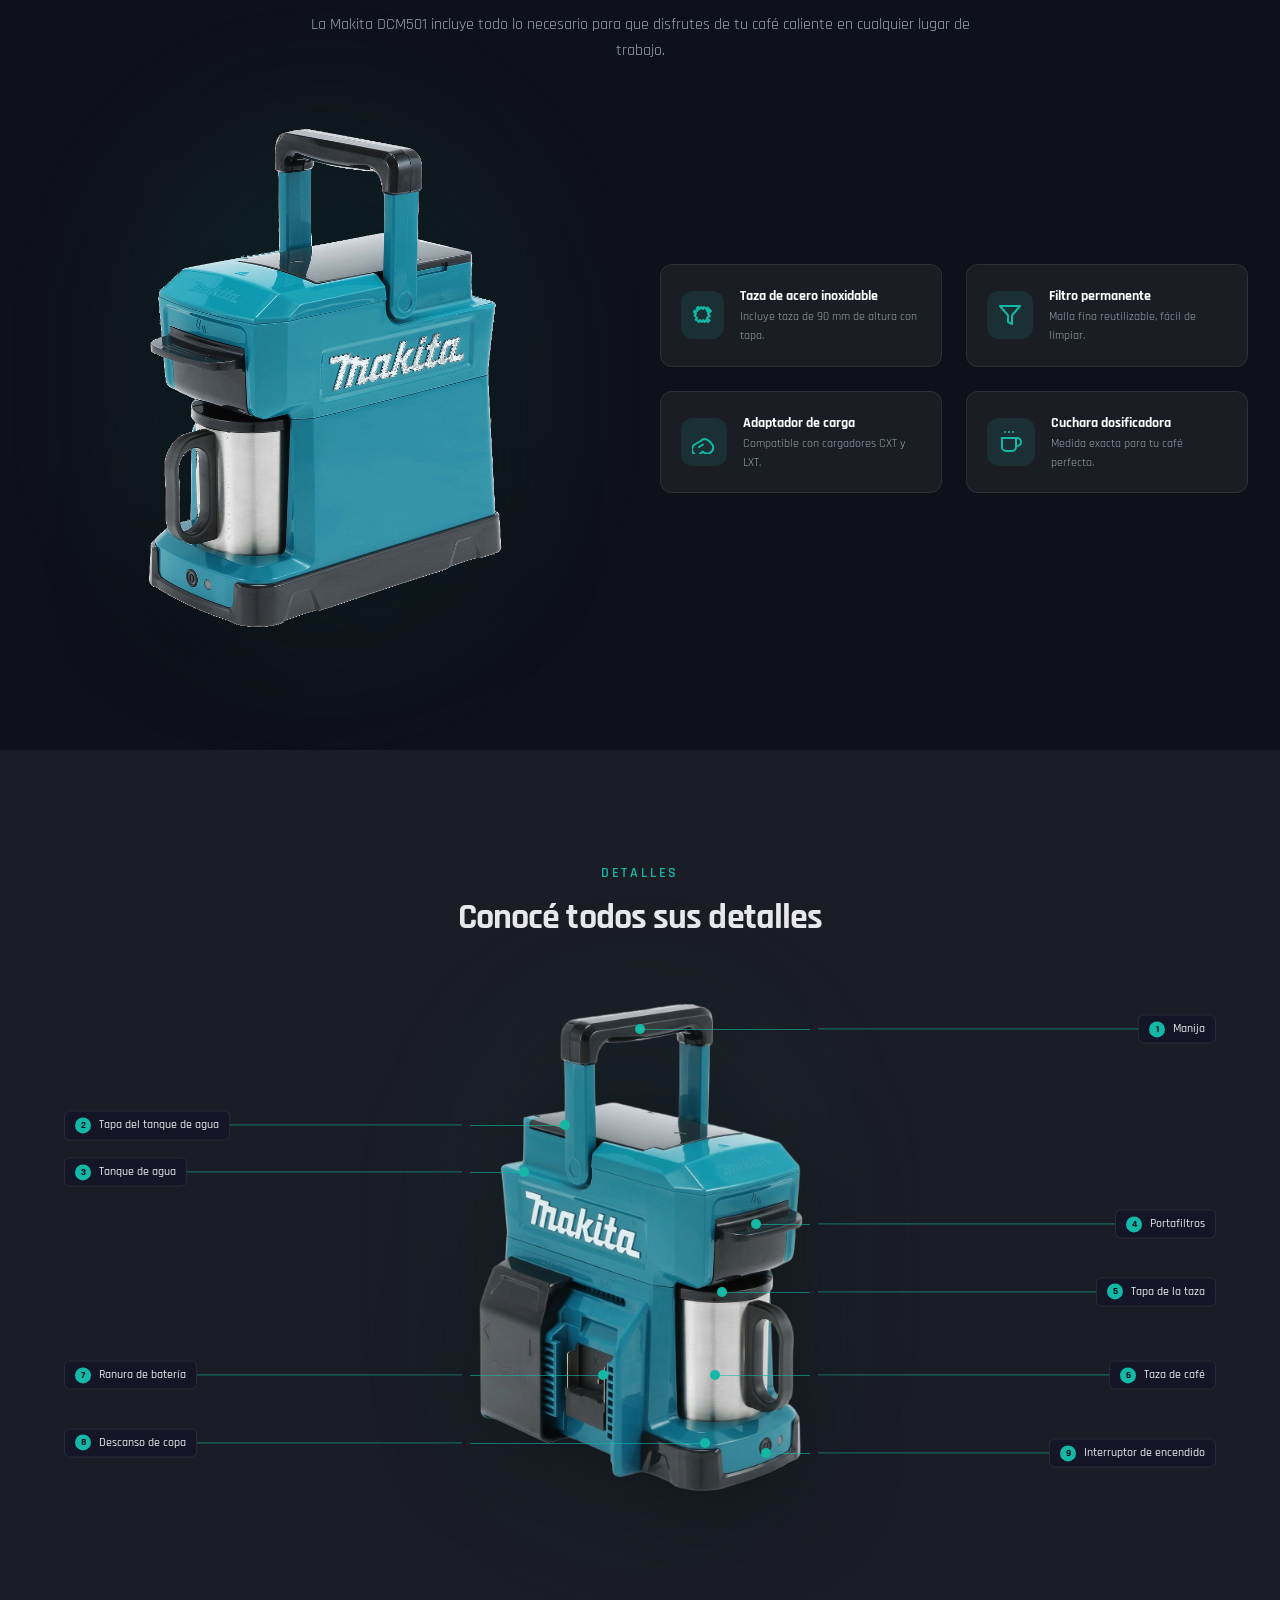
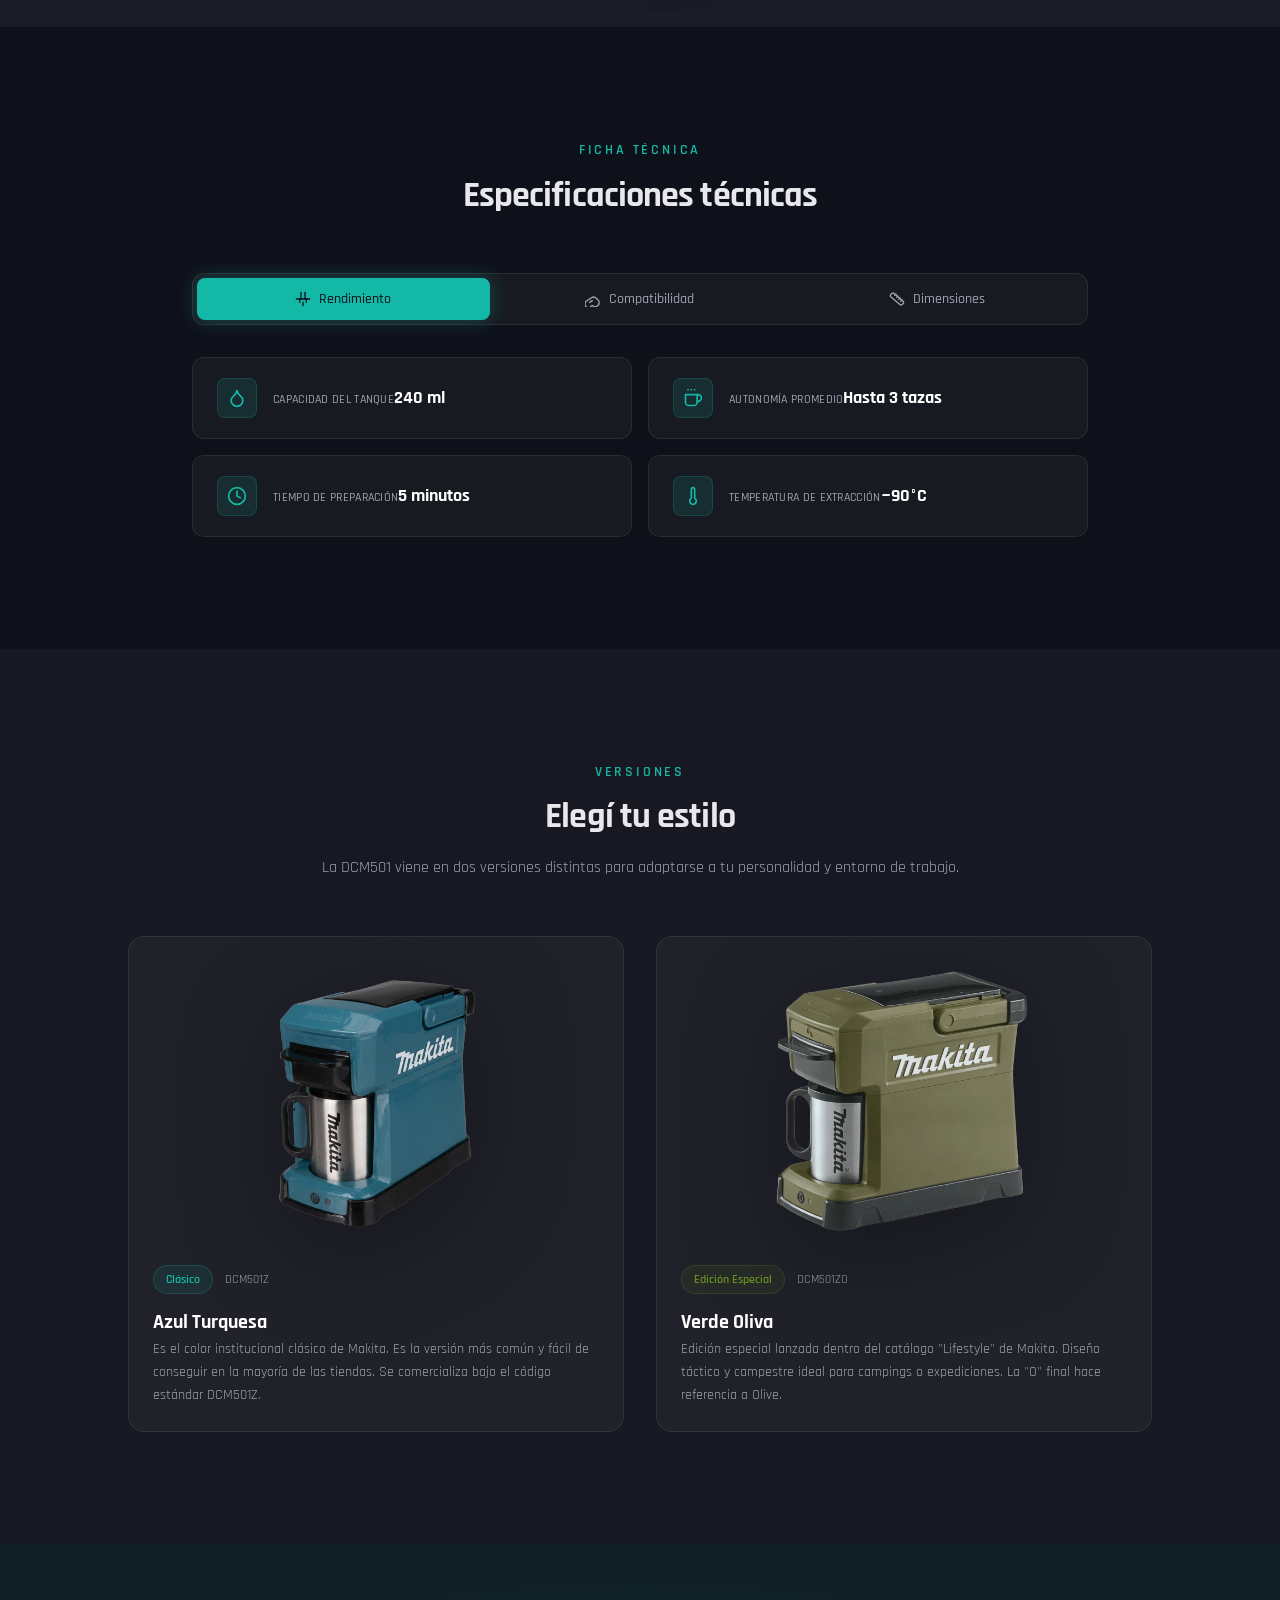
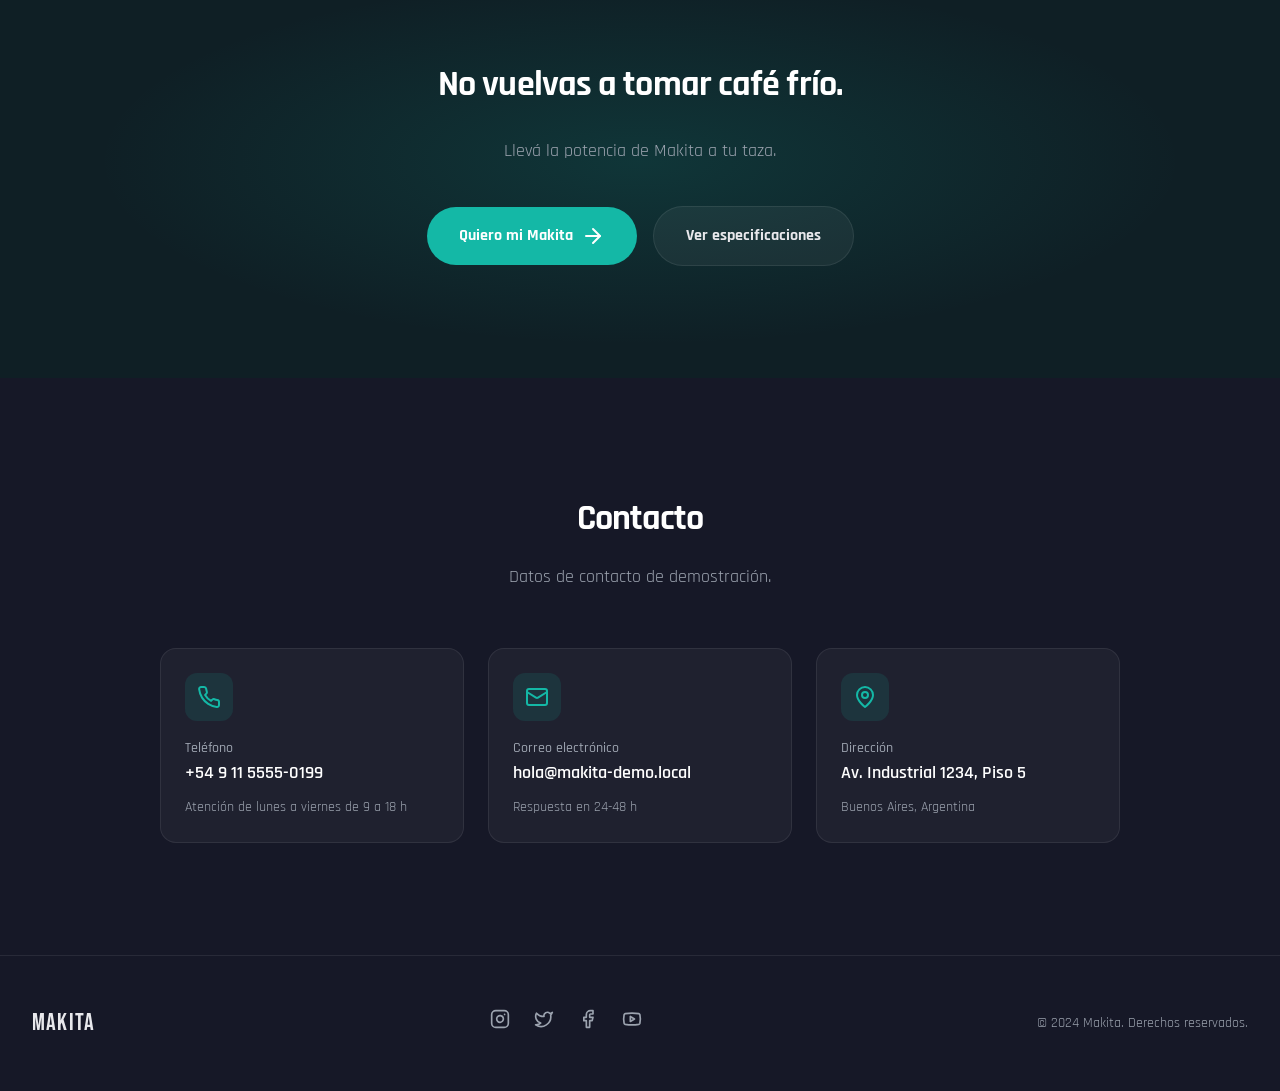
==== commit 3b890a87: "Add files via upload" ====
--- a/index.html
+++ b/index.html
@@ -282,17 +282,18 @@
       </div>
     </div>
 
-    <!-- Mobile list -->
-    <div class="details-mobile">
-      <div class="details-mobile-item"><div class="w-2 h-2 rounded-full bg-teal ring-2" style="border-color:rgba(20,184,166,0.3)"></div><span class="text-sm font-medium text-white">Manija</span></div>
-      <div class="details-mobile-item"><div class="w-2 h-2 rounded-full bg-teal ring-2" style="border-color:rgba(20,184,166,0.3)"></div><span class="text-sm font-medium text-white">Tapa del tanque</span></div>
-      <div class="details-mobile-item"><div class="w-2 h-2 rounded-full bg-teal ring-2" style="border-color:rgba(20,184,166,0.3)"></div><span class="text-sm font-medium text-white">Tanque de agua</span></div>
-      <div class="details-mobile-item"><div class="w-2 h-2 rounded-full bg-teal ring-2" style="border-color:rgba(20,184,166,0.3)"></div><span class="text-sm font-medium text-white">Portafiltros</span></div>
-      <div class="details-mobile-item"><div class="w-2 h-2 rounded-full bg-teal ring-2" style="border-color:rgba(20,184,166,0.3)"></div><span class="text-sm font-medium text-white">Tapa de la taza</span></div>
-      <div class="details-mobile-item"><div class="w-2 h-2 rounded-full bg-teal ring-2" style="border-color:rgba(20,184,166,0.3)"></div><span class="text-sm font-medium text-white">Taza de café</span></div>
-      <div class="details-mobile-item"><div class="w-2 h-2 rounded-full bg-teal ring-2" style="border-color:rgba(20,184,166,0.3)"></div><span class="text-sm font-medium text-white">Ranura de batería</span></div>
-      <div class="details-mobile-item"><div class="w-2 h-2 rounded-full bg-teal ring-2" style="border-color:rgba(20,184,166,0.3)"></div><span class="text-sm font-medium text-white">Descanso de copa</span></div>
-      <div class="details-mobile-item"><div class="w-2 h-2 rounded-full bg-teal ring-2" style="border-color:rgba(20,184,166,0.3)"></div><span class="text-sm font-medium text-white">Interruptor</span></div>
+    <!-- Mobile: image with tappable green dots -->
+    <div class="details-mobile-img-wrap" id="detailsMobile">
+      <img src="assets/makita-coffee-maker.png" alt="Makita DCM501 con detalles" class="details-mobile-img">
+      <button type="button" class="m-hotspot" data-name="Manija" style="top:6.5%;left:50%"></button>
+      <button type="button" class="m-hotspot" data-name="Tapa del tanque de agua" style="top:25%;left:28%"></button>
+      <button type="button" class="m-hotspot" data-name="Tanque de agua" style="top:34%;left:16%"></button>
+      <button type="button" class="m-hotspot" data-name="Portafiltros" style="top:44%;left:84%"></button>
+      <button type="button" class="m-hotspot" data-name="Tapa de la taza" style="top:57%;left:74%"></button>
+      <button type="button" class="m-hotspot" data-name="Taza de café" style="top:73%;left:72%"></button>
+      <button type="button" class="m-hotspot" data-name="Ranura de batería" style="top:73%;left:39%"></button>
+      <button type="button" class="m-hotspot" data-name="Descanso de copa" style="top:86%;left:69%"></button>
+      <button type="button" class="m-hotspot" data-name="Interruptor de encendido" style="top:88%;left:87%"></button>
     </div>
   </div>
 </section>
--- a/css/style.css
+++ b/css/style.css
@@ -484,17 +484,40 @@
   background:var(--teal);box-shadow:0 0 8px rgba(20,184,166,0.8);
 }
 
-/* Mobile details list */
-.details-mobile{
-  display:grid;grid-template-columns:repeat(2,1fr);gap:0.75rem;margin-top:2.5rem;
-}
-@media(min-width:768px){.details-mobile{display:none}}
-
-.details-mobile-item{
-  display:flex;align-items:center;gap:0.75rem;
-  border-radius:0.75rem;border:1px solid var(--border);background:rgba(255,255,255,0.04);
-  padding:0.75rem 1rem;
-}
+/* Mobile details: image with tappable dots */
+.details-mobile-img-wrap{
+  position:relative;width:100%;max-width:320px;margin:2rem auto 0;display:block;
+}
+@media(min-width:768px){.details-mobile-img-wrap{display:none}}
+
+.details-mobile-img{
+  width:100%;display:block;filter:drop-shadow(0 20px 50px rgba(0,0,0,0.4));
+}
+
+.m-hotspot{
+  position:absolute;width:14px;height:14px;border-radius:9999px;
+  background:#22c55e;border:2px solid rgba(34,197,94,0.4);
+  transform:translate(-50%,-50%);padding:0;cursor:pointer;z-index:10;
+  box-shadow:0 0 12px rgba(34,197,94,0.6);
+  animation:pulseGreen 2s infinite;
+}
+.m-hotspot.active{
+  width:18px;height:18px;background:#16a34a;border-color:#22c55e;
+  box-shadow:0 0 20px rgba(34,197,94,0.9);
+}
+.m-hotspot.active::after{
+  content:attr(data-name);
+  position:absolute;left:50%;top:calc(100% + 8px);transform:translateX(-50%);
+  background:rgba(21,23,40,0.95);color:#fff;font-size:0.75rem;font-weight:500;
+  padding:0.35rem 0.6rem;border-radius:0.375rem;white-space:nowrap;
+  border:1px solid #22c55e;box-shadow:0 4px 12px rgba(0,0,0,0.4);
+  pointer-events:none;z-index:20;
+}
+@keyframes pulseGreen{
+  0%,100%{box-shadow:0 0 0 0 rgba(34,197,94,0.5)}
+  50%{box-shadow:0 0 0 6px rgba(34,197,94,0)}
+}
+
 
 /* Tabs */
 .tabs-list{
